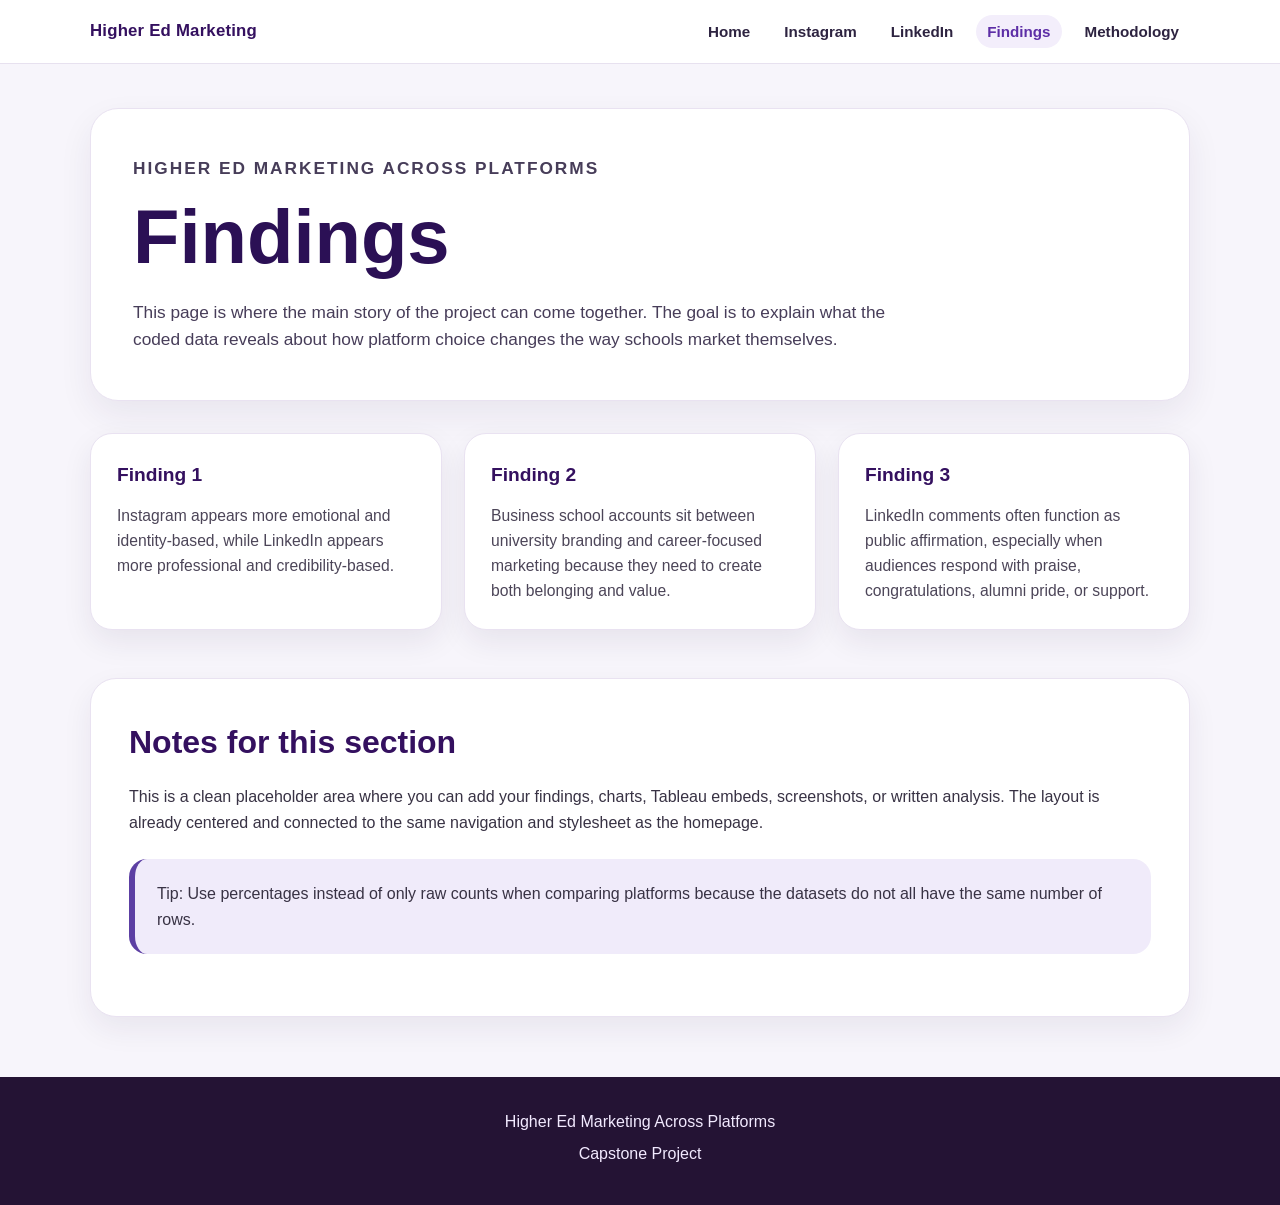
==== findings.html @ b68261f4 "commt changes" ====
<!DOCTYPE html>
<html lang="en">
<head>
  <meta charset="UTF-8">
  <meta name="viewport" content="width=device-width, initial-scale=1.0">
  <title>Findings</title>
  <link rel="stylesheet" href="style.css">
</head>
<body>
  <header class="site-header">
    <nav class="navbar">
      <a href="index.html" class="logo">Higher Ed Marketing</a>
      <ul class="nav-links">
        <li><a href="index.html" class="">Home</a></li>
        <li><a href="instagram.html" class="">Instagram</a></li>
        <li><a href="linkedin.html" class="">LinkedIn</a></li>
        <li><a href="findings.html" class="active">Findings</a></li>
        <li><a href="methodology.html" class="">Methodology</a></li>
      </ul>
    </nav>
  </header>

  <section class="page-hero">
    <p class="eyebrow">Higher Ed Marketing Across Platforms</p>
    <h1>Findings</h1>
    <p>This page is where the main story of the project can come together. The goal is to explain what the coded data reveals about how platform choice changes the way schools market themselves.</p>
  </section>

  <div class="card-grid">
    <div class="card">
      <h3>Finding 1</h3>
      <p>Instagram appears more emotional and identity-based, while LinkedIn appears more professional and credibility-based.</p>
    </div>
    <div class="card">
      <h3>Finding 2</h3>
      <p>Business school accounts sit between university branding and career-focused marketing because they need to create both belonging and value.</p>
    </div>
    <div class="card">
      <h3>Finding 3</h3>
      <p>LinkedIn comments often function as public affirmation, especially when audiences respond with praise, congratulations, alumni pride, or support.</p>
    </div>
  </div>

  <section class="content-section">
    <h2>Notes for this section</h2>
    <p>
      This is a clean placeholder area where you can add your findings, charts, Tableau embeds,
      screenshots, or written analysis. The layout is already centered and connected to the same
      navigation and stylesheet as the homepage.
    </p>
    <div class="highlight-box">
      <p>
        Tip: Use percentages instead of only raw counts when comparing platforms because the datasets
        do not all have the same number of rows.
      </p>
    </div>
  </section>

  <footer class="site-footer">
    <p>Higher Ed Marketing Across Platforms</p>
    <p>Capstone Project</p>
  </footer>
</body>
</html>
---- style.css ----
/* ===============================
   Capstone Final Project Styles
   Higher Ed Marketing Across Platforms
   Clean fixed version
   =============================== */

* {
  box-sizing: border-box;
  margin: 0;
  padding: 0;
}

html {
  scroll-behavior: smooth;
}

body {
  font-family: Arial, Helvetica, sans-serif;
  background: #f7f5fb;
  color: #222222;
  line-height: 1.6;
  overflow-x: hidden;
}

a {
  color: inherit;
}

.page {
  width: min(1100px, calc(100% - 48px));
  margin: 0 auto;
}

/* ---------- Header / Navigation ---------- */

.site-header {
  width: 100%;
  background: #ffffff;
  border-bottom: 1px solid #e7e1ef;
  position: sticky;
  top: 0;
  z-index: 1000;
}

.navbar {
  width: min(1100px, calc(100% - 48px));
  margin: 0 auto;
  padding: 18px 0;
  display: flex;
  justify-content: space-between;
  align-items: center;
  gap: 24px;
}

.logo {
  font-weight: 800;
  color: #34105f;
  font-size: 1.05rem;
  letter-spacing: 0.2px;
  text-decoration: none;
  white-space: nowrap;
}

.nav-links {
  display: flex;
  justify-content: flex-end;
  align-items: center;
  gap: 12px;
  list-style: none;
  margin: 0;
  padding: 0;
  flex-wrap: wrap;
}

.nav-links li {
  margin: 0;
  padding: 0;
}

.nav-links a {
  color: #2d2340;
  text-decoration: none;
  font-weight: 700;
  font-size: 0.95rem;
  padding: 8px 11px;
  border-radius: 999px;
}

.nav-links a:hover,
.nav-links a.active {
  color: #5d2ea6;
  background: #f3eefb;
}

/* ---------- Hero ---------- */

.hero-ombre {
  width: min(1100px, calc(100% - 48px));
  margin: 44px auto;
  padding: 72px 42px;
  border-radius: 30px;
  background:
    radial-gradient(circle at 18% 20%, rgba(255, 255, 255, 0.95) 0%, rgba(255, 255, 255, 0.72) 28%, rgba(255, 255, 255, 0) 52%),
    radial-gradient(circle at 82% 18%, rgba(180, 220, 255, 0.70) 0%, rgba(180, 220, 255, 0.25) 32%, rgba(255, 255, 255, 0) 58%),
    radial-gradient(circle at 62% 78%, rgba(169, 132, 235, 0.42) 0%, rgba(169, 132, 235, 0.16) 34%, rgba(255, 255, 255, 0) 62%),
    linear-gradient(135deg, #ffffff 0%, #f8f4ff 35%, #eef7ff 72%, #ffffff 100%);
  color: #2b1055;
  box-shadow: 0 24px 60px rgba(111, 75, 182, 0.18);
  border: 1px solid rgba(170, 140, 220, 0.28);
}

.hero-ombre-content {
  max-width: 790px;
}

.eyebrow {
  text-transform: uppercase;
  letter-spacing: 2px;
  font-size: 0.78rem;
  font-weight: 800;
  margin-bottom: 16px;
  color: #6b4bb3;
}

.hero-ombre h1,
.page-hero h1 {
  font-size: clamp(2.3rem, 6vw, 4.75rem);
  line-height: 1;
  margin-bottom: 24px;
  color: #2b1055;
}

.hero-text {
  font-size: 1.12rem;
  line-height: 1.75;
  max-width: 760px;
  color: #3f3157;
}

.hero-buttons {
  display: flex;
  flex-wrap: wrap;
  gap: 14px;
  margin-top: 32px;
}

.hero-buttons a,
.button {
  text-decoration: none;
  color: #ffffff;
  background: #5c3fa3;
  padding: 12px 20px;
  border-radius: 999px;
  font-weight: 800;
  box-shadow: 0 10px 24px rgba(92, 63, 163, 0.18);
  transition: transform 0.2s ease, box-shadow 0.2s ease;
  display: inline-block;
}

.hero-buttons a:hover,
.button:hover {
  transform: translateY(-2px);
  box-shadow: 0 14px 28px rgba(92, 63, 163, 0.24);
}

/* ---------- Page Hero ---------- */

.page-hero {
  width: min(1100px, calc(100% - 48px));
  margin: 44px auto 28px;
  padding: 46px 42px;
  border-radius: 28px;
  background: #ffffff;
  border: 1px solid #e9e2f1;
  box-shadow: 0 14px 34px rgba(44, 30, 70, 0.07);
}

.page-hero p {
  max-width: 780px;
  color: #473d59;
  font-size: 1.08rem;
}

/* ---------- Cards / Content Blocks ---------- */

.card-grid {
  width: min(1100px, calc(100% - 48px));
  margin: 32px auto;
  display: grid;
  grid-template-columns: repeat(3, 1fr);
  gap: 22px;
}

.card {
  background: #ffffff;
  border: 1px solid #e9e2f1;
  border-radius: 22px;
  padding: 26px;
  box-shadow: 0 12px 30px rgba(44, 30, 70, 0.08);
}

.card h3 {
  color: #34105f;
  margin-bottom: 12px;
  font-size: 1.2rem;
}

.card p {
  color: #4c4558;
  font-size: 0.98rem;
}

.content-section {
  width: min(1100px, calc(100% - 48px));
  margin: 48px auto;
  padding: 38px;
  background: #ffffff;
  border-radius: 26px;
  border: 1px solid #e9e2f1;
  box-shadow: 0 12px 30px rgba(44, 30, 70, 0.07);
}

.content-section h2 {
  color: #34105f;
  font-size: 2rem;
  margin-bottom: 16px;
}

.content-section h3 {
  color: #4c2788;
  margin-top: 24px;
  margin-bottom: 10px;
}

.content-section p {
  margin-bottom: 16px;
  color: #383244;
}

.content-section ul {
  margin-left: 22px;
  margin-top: 12px;
}

.content-section li {
  margin-bottom: 10px;
}

.highlight-box {
  background: #f0ebfa;
  border-left: 6px solid #5c3fa3;
  border-radius: 18px;
  padding: 22px;
  margin: 24px 0;
}

.highlight-box p {
  margin-bottom: 0;
}

/* ---------- School Buttons ---------- */

.school-buttons {
  width: min(1100px, calc(100% - 48px));
  margin: 28px auto;
  display: flex;
  flex-wrap: wrap;
  gap: 12px;
}

.school-button {
  display: inline-block;
  text-decoration: none;
  color: #ffffff;
  background: #34105f;
  padding: 10px 16px;
  border-radius: 999px;
  font-weight: 800;
  font-size: 0.92rem;
  box-shadow: 0 8px 20px rgba(52, 16, 95, 0.18);
}

/* ---------- Mapbox Section ---------- */

.map-section {
  width: min(1100px, calc(100% - 48px));
  margin: 48px auto;
  padding: 38px;
  background: #ffffff;
  border-radius: 26px;
  border: 1px solid #e9e2f1;
  box-shadow: 0 12px 30px rgba(44, 30, 70, 0.07);
}

.map-section h2 {
  color: #34105f;
  font-size: 2rem;
  margin-bottom: 12px;
}

.map-section p {
  color: #383244;
  margin-bottom: 22px;
}

#map {
  width: 100%;
  height: 520px;
  min-height: 520px;
  border-radius: 24px;
  overflow: hidden;
  box-shadow: 0 18px 45px rgba(0, 0, 0, 0.16);
  border: 1px solid #ded6ea;
}

.mapboxgl-popup-content {
  font-family: Arial, Helvetica, sans-serif;
  border-radius: 14px;
  padding: 14px;
  box-shadow: 0 10px 28px rgba(0, 0, 0, 0.18);
}

.mapboxgl-popup-content h3 {
  color: #34105f;
  margin-bottom: 6px;
  font-size: 1rem;
}

.mapboxgl-popup-content p {
  margin: 0;
  color: #383244;
  font-size: 0.9rem;
}

/* ---------- Tables ---------- */

.table-wrap {
  width: 100%;
  overflow-x: auto;
  margin-top: 20px;
}

table {
  width: 100%;
  border-collapse: collapse;
  background: #ffffff;
}

th {
  background: #34105f;
  color: #ffffff;
  text-align: left;
  padding: 12px;
}

td {
  padding: 12px;
  border-bottom: 1px solid #e7e1ef;
}

tr:nth-child(even) {
  background: #faf8fd;
}

/* ---------- Footer ---------- */

.site-footer {
  margin-top: 60px;
  padding: 32px 24px;
  background: #241334;
  color: #ffffff;
  text-align: center;
}

.site-footer p {
  margin-bottom: 6px;
  color: #f2eaff;
}

/* ---------- Responsive Design ---------- */

@media (max-width: 850px) {
  .navbar {
    align-items: flex-start;
    flex-direction: column;
  }

  .nav-links {
    justify-content: flex-start;
    gap: 10px;
  }

  .hero-ombre {
    padding: 54px 28px;
    border-radius: 24px;
  }

  .card-grid {
    grid-template-columns: 1fr;
  }

  .content-section,
  .map-section,
  .page-hero {
    padding: 28px;
  }

  #map {
    height: 420px;
    min-height: 420px;
  }
}

@media (max-width: 520px) {
  .navbar,
  .hero-ombre,
  .content-section,
  .map-section,
  .page-hero,
  .card-grid,
  .school-buttons {
    width: min(100% - 28px, 1100px);
  }

  .hero-ombre h1,
  .page-hero h1 {
    font-size: 2.25rem;
  }

  .hero-text {
    font-size: 1rem;
  }

  .hero-buttons a {
    width: 100%;
    text-align: center;
  }
}
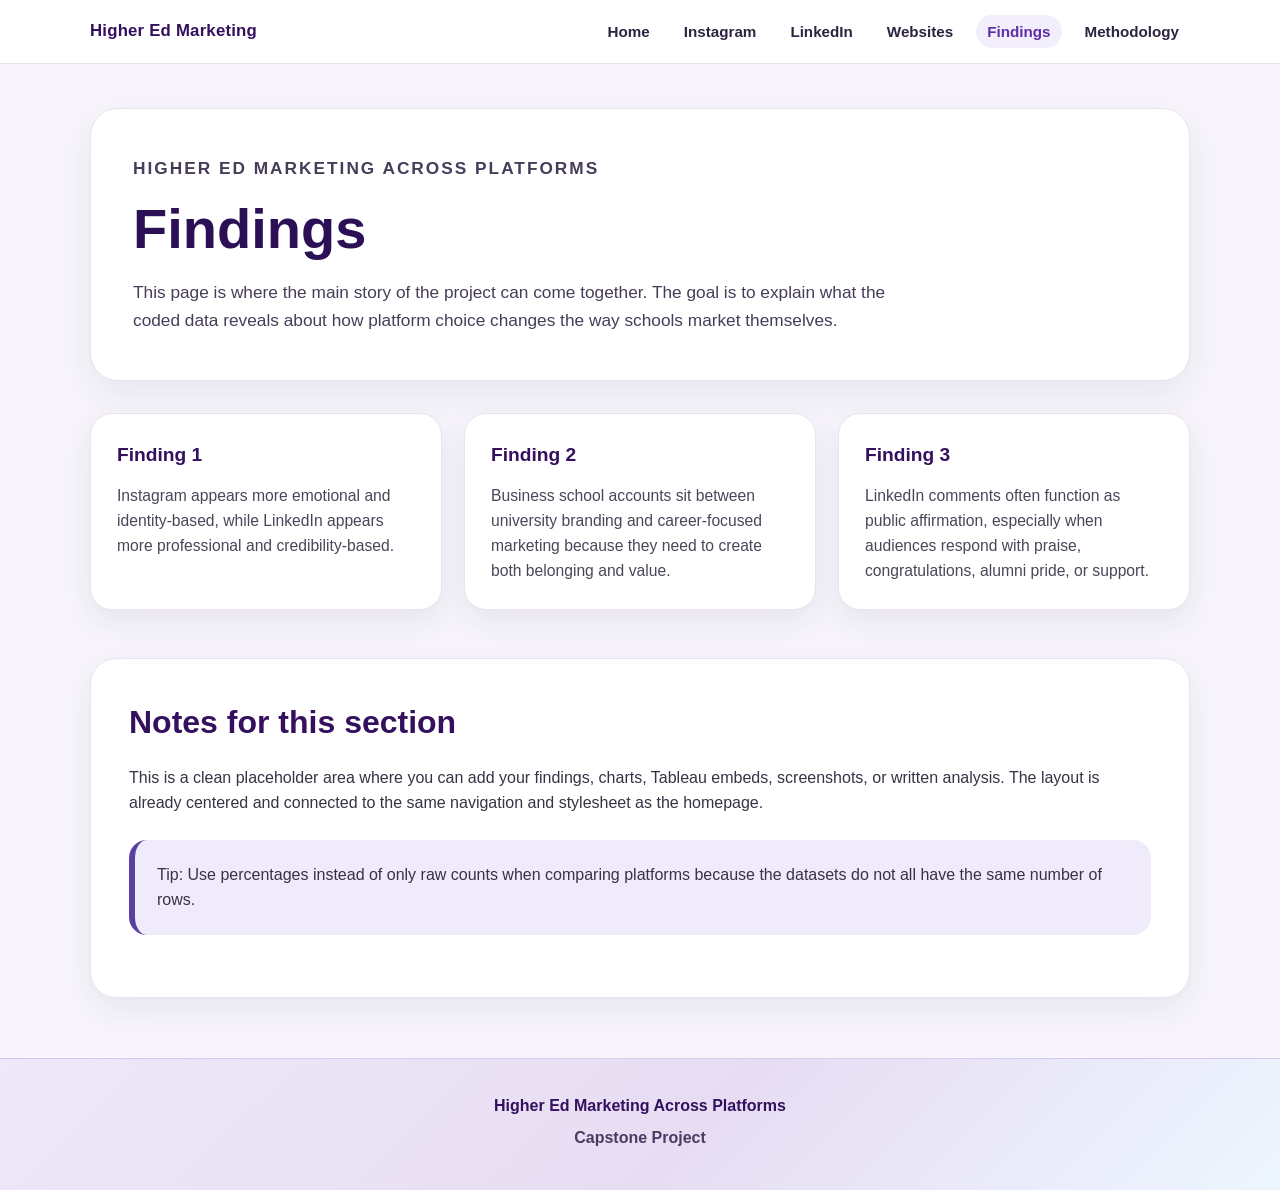
==== commit ebe879fa: "instagram page edits" ====
--- a/findings.html
+++ b/findings.html
@@ -14,6 +14,7 @@
         <li><a href="index.html" class="">Home</a></li>
         <li><a href="instagram.html" class="">Instagram</a></li>
         <li><a href="linkedin.html" class="">LinkedIn</a></li>
+        <li><a href="websites.html">Websites</a></li>
         <li><a href="findings.html" class="active">Findings</a></li>
         <li><a href="methodology.html" class="">Methodology</a></li>
       </ul>
--- a/style.css
+++ b/style.css
@@ -3,6 +3,8 @@
    Higher Ed Marketing Across Platforms
    Clean fixed version
    =============================== */
+
+/* ---------- Global Reset ---------- */
 
 * {
   box-sizing: border-box;
@@ -97,20 +99,16 @@
 .hero-ombre {
   width: min(1100px, calc(100% - 48px));
   margin: 44px auto;
-  padding: 72px 42px;
+  padding: 64px 42px;
   border-radius: 30px;
-  background:
-    radial-gradient(circle at 18% 20%, rgba(255, 255, 255, 0.95) 0%, rgba(255, 255, 255, 0.72) 28%, rgba(255, 255, 255, 0) 52%),
-    radial-gradient(circle at 82% 18%, rgba(180, 220, 255, 0.70) 0%, rgba(180, 220, 255, 0.25) 32%, rgba(255, 255, 255, 0) 58%),
-    radial-gradient(circle at 62% 78%, rgba(169, 132, 235, 0.42) 0%, rgba(169, 132, 235, 0.16) 34%, rgba(255, 255, 255, 0) 62%),
-    linear-gradient(135deg, #ffffff 0%, #f8f4ff 35%, #eef7ff 72%, #ffffff 100%);
+  background: linear-gradient(135deg, #ffffff 0%, #fbf8ff 68%, #eef7ff 100%);
   color: #2b1055;
-  box-shadow: 0 24px 60px rgba(111, 75, 182, 0.18);
-  border: 1px solid rgba(170, 140, 220, 0.28);
+  box-shadow: 0 24px 60px rgba(44, 30, 70, 0.10);
+  border: 1px solid #e9e2f1;
 }
 
 .hero-ombre-content {
-  max-width: 790px;
+  max-width: 830px;
 }
 
 .eyebrow {
@@ -122,11 +120,10 @@
   color: #6b4bb3;
 }
 
-.hero-ombre h1,
-.page-hero h1 {
-  font-size: clamp(2.3rem, 6vw, 4.75rem);
-  line-height: 1;
-  margin-bottom: 24px;
+.hero-ombre h1 {
+  font-size: clamp(2rem, 4.6vw, 3.7rem);
+  line-height: 1.08;
+  margin-bottom: 22px;
   color: #2b1055;
 }
 
@@ -175,6 +172,13 @@
   box-shadow: 0 14px 34px rgba(44, 30, 70, 0.07);
 }
 
+.page-hero h1 {
+  font-size: clamp(2rem, 4.6vw, 3.5rem);
+  line-height: 1.08;
+  margin-bottom: 20px;
+  color: #2b1055;
+}
+
 .page-hero p {
   max-width: 780px;
   color: #473d59;
@@ -246,6 +250,15 @@
   margin-bottom: 10px;
 }
 
+/* ---------- Soft Ombre Boxes ---------- */
+
+.soft-ombre-box,
+.soft-ombre-card {
+  background: linear-gradient(135deg, #ffffff 0%, #fbf8ff 68%, #eef7ff 100%);
+}
+
+/* ---------- Highlight Box ---------- */
+
 .highlight-box {
   background: #f0ebfa;
   border-left: 6px solid #5c3fa3;
@@ -258,26 +271,316 @@
   margin-bottom: 0;
 }
 
-/* ---------- School Buttons ---------- */
-
-.school-buttons {
-  width: min(1100px, calc(100% - 48px));
-  margin: 28px auto;
+/* ---------- Chart Images ---------- */
+
+.chart-image {
+  width: 100%;
+  max-width: 900px;
+  display: block;
+  margin: 24px auto 0;
+  border-radius: 18px;
+  border: 1px solid #e9e2f1;
+  box-shadow: 0 12px 30px rgba(44, 30, 70, 0.08);
+}
+
+/* ---------- School Pills ---------- */
+
+.school-pill-grid {
   display: flex;
   flex-wrap: wrap;
   gap: 12px;
-}
-
-.school-button {
-  display: inline-block;
-  text-decoration: none;
-  color: #ffffff;
-  background: #34105f;
+  margin-top: 24px;
+}
+
+.school-pill {
+  display: inline-flex;
+  align-items: center;
+  justify-content: center;
   padding: 10px 16px;
   border-radius: 999px;
+  color: #ffffff;
   font-weight: 800;
   font-size: 0.92rem;
-  box-shadow: 0 8px 20px rgba(52, 16, 95, 0.18);
+  box-shadow: 0 8px 20px rgba(44, 30, 70, 0.12);
+}
+
+.school-pill.baylor {
+  background: #154734;
+  color: #FFB81C;
+}
+
+.school-pill.duke {
+  background: #00539B;
+  color: #ffffff;
+}
+
+.school-pill.georgia {
+  background: #BA0C2F;
+  color: #000000;
+}
+
+.school-pill.michigan {
+  background: #00274C;
+  color: #FFCB05;
+}
+
+.school-pill.northwestern {
+  background: #4E2A84;
+  color: #ffffff;
+  border: 3px solid #836EAA;
+}
+
+.school-pill.notre-dame {
+  background: #0C2340;
+  color: #C99700;
+}
+
+.school-pill.smu {
+  background: #0033A0;
+  color: #ffffff;
+  border: 3px solid #CC0000;
+}
+
+.school-pill.tcu {
+  background: #4D1979;
+  color: #ffffff;
+}
+
+.school-pill.texas {
+  background: #BF5700;
+  color: #ffffff;
+}
+
+.school-pill.vanderbilt {
+  background: #000000;
+  color: #B3A369;
+  border: 3px solid #B3A369;
+}
+
+/* ---------- Comparison Cards ---------- */
+
+.comparison-card-grid {
+  display: grid;
+  grid-template-columns: repeat(3, 1fr);
+  gap: 22px;
+  margin-top: 26px;
+}
+
+.comparison-card {
+  background: linear-gradient(135deg, #ffffff 0%, #f8f4ff 55%, #eef7ff 100%);
+  border: 1px solid #e9e2f1;
+  border-radius: 22px;
+  padding: 24px;
+  box-shadow: 0 12px 30px rgba(44, 30, 70, 0.08);
+}
+
+.comparison-card h3 {
+  color: #34105f;
+  margin-bottom: 12px;
+  font-size: 1.15rem;
+}
+
+.comparison-card p {
+  color: #4c4558;
+  margin-bottom: 0;
+}
+
+/* ---------- School Group Blocks ---------- */
+
+.school-group-block {
+  margin-top: 36px;
+  padding-top: 28px;
+  border-top: 1px solid #e9e2f1;
+}
+
+.school-group-block:first-of-type {
+  border-top: none;
+  padding-top: 12px;
+}
+
+.school-group-block > h3 {
+  color: #34105f;
+  font-size: 1.55rem;
+  margin-bottom: 8px;
+}
+
+.school-group-block > p {
+  color: #4c4558;
+  max-width: 850px;
+  margin-bottom: 22px;
+}
+
+/* ---------- School Showcase Cards ---------- */
+
+.school-showcase-grid {
+  display: grid;
+  grid-template-columns: repeat(2, 1fr);
+  gap: 20px;
+  margin-top: 28px;
+}
+
+.school-showcase-card {
+  background: #ffffff;
+  border-radius: 20px;
+  padding: 24px 22px 22px;
+  box-shadow: 0 12px 30px rgba(44, 30, 70, 0.08);
+  border-top: 12px solid #e9e2f1;
+}
+
+.school-showcase-card h3 {
+  font-size: 1.35rem;
+  font-weight: 900;
+  margin-bottom: 14px;
+  line-height: 1.2;
+}
+
+.content-section .school-details {
+  list-style: none;
+  margin: 0;
+  padding: 0;
+}
+
+.content-section .school-details li {
+  color: #4c4558;
+  margin-bottom: 8px;
+  padding-left: 20px;
+  position: relative;
+  font-size: 0.98rem;
+}
+
+.content-section .school-details li::before {
+  content: "•";
+  position: absolute;
+  left: 0;
+  top: -1px;
+  font-size: 1.15rem;
+  font-weight: 900;
+}
+
+/* ---------- School Ribbon Colors ---------- */
+
+.baylor-card {
+  border-top-color: #154734;
+}
+
+.duke-card {
+  border-top-color: #00539B;
+}
+
+.georgia-card {
+  border-top-color: #BA0C2F;
+}
+
+.michigan-card {
+  border-top-color: #00274C;
+}
+
+.northwestern-card {
+  border-top-color: #4E2A84;
+}
+
+.notre-dame-card {
+  border-top-color: #C99700;
+}
+
+.smu-card {
+  border-top-color: #CC0000;
+}
+
+.tcu-card {
+  border-top-color: #4D1979;
+}
+
+.texas-card {
+  border-top-color: #BF5700;
+}
+
+.vanderbilt-card {
+  border-top-color: #B3A369;
+}
+
+/* ---------- School Title Colors ---------- */
+
+.baylor-card h3 {
+  color: #154734;
+}
+
+.duke-card h3 {
+  color: #00539B;
+}
+
+.georgia-card h3 {
+  color: #BA0C2F;
+}
+
+.michigan-card h3 {
+  color: #00274C;
+}
+
+.northwestern-card h3 {
+  color: #4E2A84;
+}
+
+.notre-dame-card h3 {
+  color: #0C2340;
+}
+
+.smu-card h3 {
+  color: #CC0000;
+}
+
+.tcu-card h3 {
+  color: #4D1979;
+}
+
+.texas-card h3 {
+  color: #BF5700;
+}
+
+.vanderbilt-card h3 {
+  color: #000000;
+}
+
+/* ---------- School Bullet Colors ---------- */
+
+.baylor-card .school-details li::before {
+  color: #154734;
+}
+
+.duke-card .school-details li::before {
+  color: #00539B;
+}
+
+.georgia-card .school-details li::before {
+  color: #BA0C2F;
+}
+
+.michigan-card .school-details li::before {
+  color: #FFCB05;
+}
+
+.northwestern-card .school-details li::before {
+  color: #4E2A84;
+}
+
+.notre-dame-card .school-details li::before {
+  color: #C99700;
+}
+
+.smu-card .school-details li::before {
+  color: #CC0000;
+}
+
+.tcu-card .school-details li::before {
+  color: #4D1979;
+}
+
+.texas-card .school-details li::before {
+  color: #BF5700;
+}
+
+.vanderbilt-card .school-details li::before {
+  color: #B3A369;
 }
 
 /* ---------- Mapbox Section ---------- */
@@ -366,15 +669,22 @@
 
 .site-footer {
   margin-top: 60px;
-  padding: 32px 24px;
-  background: #241334;
-  color: #ffffff;
+  padding: 34px 24px;
+  background: linear-gradient(135deg, #efe8f8 0%, #e7ddf3 55%, #edf6ff 100%);
+  color: #34105f;
   text-align: center;
+  border-top: 1px solid #d8c9ec;
 }
 
 .site-footer p {
   margin-bottom: 6px;
-  color: #f2eaff;
+  color: #4c3a63;
+  font-weight: 600;
+}
+
+.site-footer p:first-child {
+  color: #34105f;
+  font-weight: 800;
 }
 
 /* ---------- Responsive Design ---------- */
@@ -396,6 +706,14 @@
   }
 
   .card-grid {
+    grid-template-columns: 1fr;
+  }
+
+  .comparison-card-grid {
+    grid-template-columns: 1fr;
+  }
+
+  .school-showcase-grid {
     grid-template-columns: 1fr;
   }
 
@@ -418,13 +736,18 @@
   .map-section,
   .page-hero,
   .card-grid,
-  .school-buttons {
+  .school-pill-grid {
     width: min(100% - 28px, 1100px);
   }
 
   .hero-ombre h1,
   .page-hero h1 {
-    font-size: 2.25rem;
+    font-size: 2.1rem;
+  }
+
+  .content-section h2,
+  .map-section h2 {
+    font-size: 1.65rem;
   }
 
   .hero-text {
@@ -435,4 +758,4 @@
     width: 100%;
     text-align: center;
   }
-}
+}
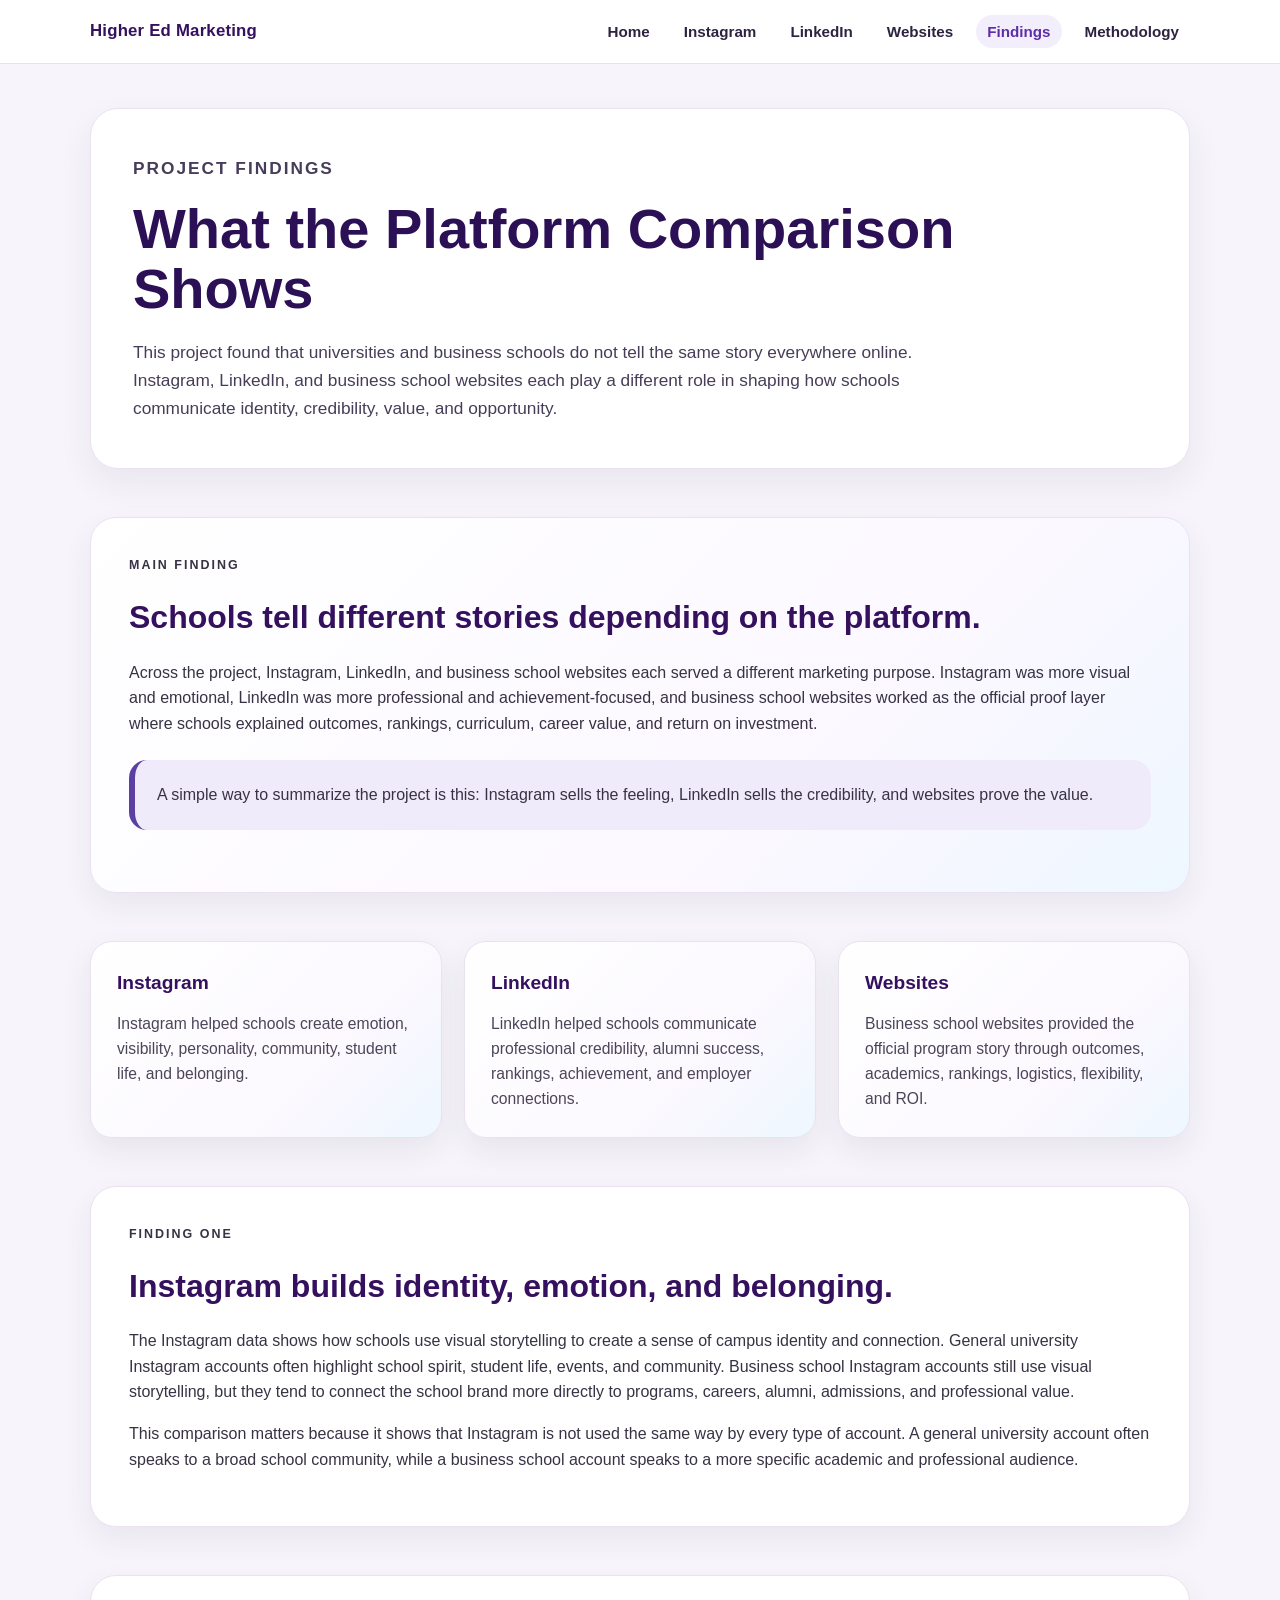
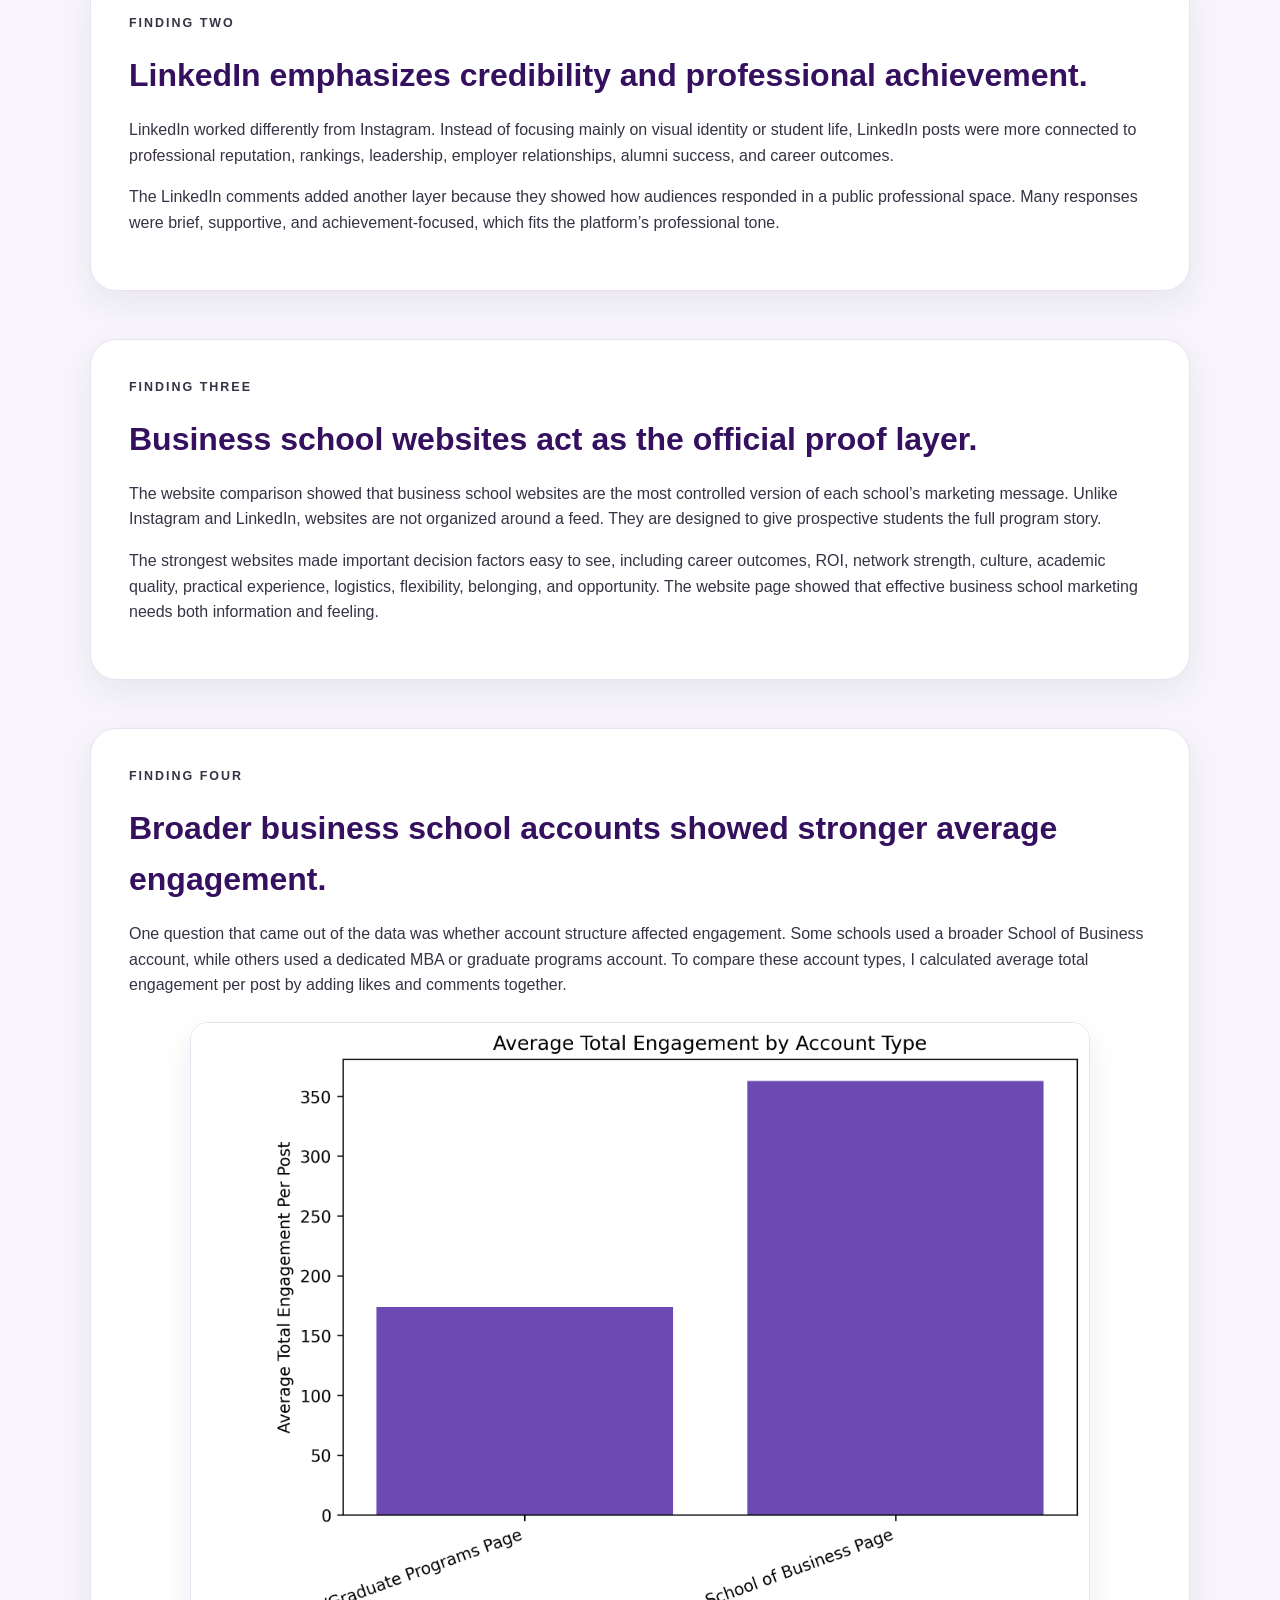
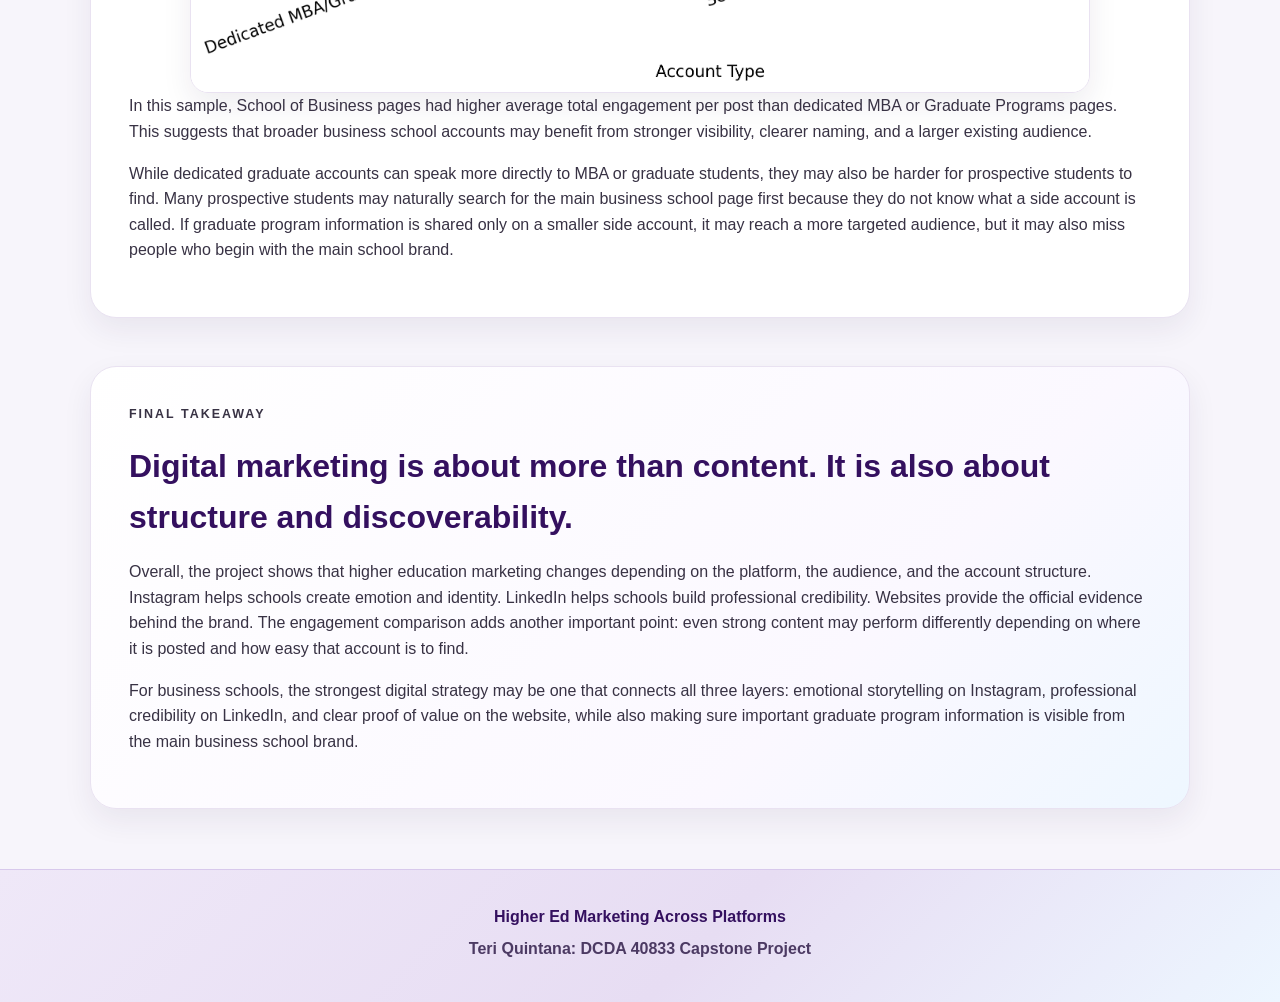
==== commit 48a34604: "findings page and graph" ====
--- a/findings.html
+++ b/findings.html
@@ -6,60 +6,177 @@
   <title>Findings</title>
   <link rel="stylesheet" href="style.css">
 </head>
+
 <body>
   <header class="site-header">
     <nav class="navbar">
       <a href="index.html" class="logo">Higher Ed Marketing</a>
       <ul class="nav-links">
-        <li><a href="index.html" class="">Home</a></li>
-        <li><a href="instagram.html" class="">Instagram</a></li>
-        <li><a href="linkedin.html" class="">LinkedIn</a></li>
+        <li><a href="index.html">Home</a></li>
+        <li><a href="instagram.html">Instagram</a></li>
+        <li><a href="linkedin.html">LinkedIn</a></li>
         <li><a href="websites.html">Websites</a></li>
         <li><a href="findings.html" class="active">Findings</a></li>
-        <li><a href="methodology.html" class="">Methodology</a></li>
+        <li><a href="methodology.html">Methodology</a></li>
       </ul>
     </nav>
   </header>
 
   <section class="page-hero">
-    <p class="eyebrow">Higher Ed Marketing Across Platforms</p>
-    <h1>Findings</h1>
-    <p>This page is where the main story of the project can come together. The goal is to explain what the coded data reveals about how platform choice changes the way schools market themselves.</p>
+    <p class="eyebrow">Project Findings</p>
+    <h1>What the Platform Comparison Shows</h1>
+    <p>
+      This project found that universities and business schools do not tell the same story
+      everywhere online. Instagram, LinkedIn, and business school websites each play a different
+      role in shaping how schools communicate identity, credibility, value, and opportunity.
+    </p>
+  </section>
+
+  <section class="content-section soft-ombre-box">
+    <p class="eyebrow">Main Finding</p>
+    <h2>Schools tell different stories depending on the platform.</h2>
+    <p>
+      Across the project, Instagram, LinkedIn, and business school websites each served a
+      different marketing purpose. Instagram was more visual and emotional, LinkedIn was more
+      professional and achievement-focused, and business school websites worked as the official
+      proof layer where schools explained outcomes, rankings, curriculum, career value, and
+      return on investment.
+    </p>
+
+    <div class="highlight-box">
+      <p>
+        A simple way to summarize the project is this: Instagram sells the feeling, LinkedIn
+        sells the credibility, and websites prove the value.
+      </p>
+    </div>
   </section>
 
   <div class="card-grid">
-    <div class="card">
-      <h3>Finding 1</h3>
-      <p>Instagram appears more emotional and identity-based, while LinkedIn appears more professional and credibility-based.</p>
+    <div class="card soft-ombre-card">
+      <h3>Instagram</h3>
+      <p>
+        Instagram helped schools create emotion, visibility, personality, community, student life,
+        and belonging.
+      </p>
     </div>
-    <div class="card">
-      <h3>Finding 2</h3>
-      <p>Business school accounts sit between university branding and career-focused marketing because they need to create both belonging and value.</p>
+
+    <div class="card soft-ombre-card">
+      <h3>LinkedIn</h3>
+      <p>
+        LinkedIn helped schools communicate professional credibility, alumni success, rankings,
+        achievement, and employer connections.
+      </p>
     </div>
-    <div class="card">
-      <h3>Finding 3</h3>
-      <p>LinkedIn comments often function as public affirmation, especially when audiences respond with praise, congratulations, alumni pride, or support.</p>
+
+    <div class="card soft-ombre-card">
+      <h3>Websites</h3>
+      <p>
+        Business school websites provided the official program story through outcomes, academics,
+        rankings, logistics, flexibility, and ROI.
+      </p>
     </div>
   </div>
 
   <section class="content-section">
-    <h2>Notes for this section</h2>
+    <p class="eyebrow">Finding One</p>
+    <h2>Instagram builds identity, emotion, and belonging.</h2>
     <p>
-      This is a clean placeholder area where you can add your findings, charts, Tableau embeds,
-      screenshots, or written analysis. The layout is already centered and connected to the same
-      navigation and stylesheet as the homepage.
+      The Instagram data shows how schools use visual storytelling to create a sense of campus
+      identity and connection. General university Instagram accounts often highlight school spirit,
+      student life, events, and community. Business school Instagram accounts still use visual
+      storytelling, but they tend to connect the school brand more directly to programs, careers,
+      alumni, admissions, and professional value.
     </p>
-    <div class="highlight-box">
-      <p>
-        Tip: Use percentages instead of only raw counts when comparing platforms because the datasets
-        do not all have the same number of rows.
-      </p>
-    </div>
+
+    <p>
+      This comparison matters because it shows that Instagram is not used the same way by every
+      type of account. A general university account often speaks to a broad school community,
+      while a business school account speaks to a more specific academic and professional audience.
+    </p>
+  </section>
+
+  <section class="content-section">
+    <p class="eyebrow">Finding Two</p>
+    <h2>LinkedIn emphasizes credibility and professional achievement.</h2>
+    <p>
+      LinkedIn worked differently from Instagram. Instead of focusing mainly on visual identity
+      or student life, LinkedIn posts were more connected to professional reputation, rankings,
+      leadership, employer relationships, alumni success, and career outcomes.
+    </p>
+
+    <p>
+      The LinkedIn comments added another layer because they showed how audiences responded in
+      a public professional space. Many responses were brief, supportive, and achievement-focused,
+      which fits the platform’s professional tone.
+    </p>
+  </section>
+
+  <section class="content-section">
+    <p class="eyebrow">Finding Three</p>
+    <h2>Business school websites act as the official proof layer.</h2>
+    <p>
+      The website comparison showed that business school websites are the most controlled version
+      of each school’s marketing message. Unlike Instagram and LinkedIn, websites are not organized
+      around a feed. They are designed to give prospective students the full program story.
+    </p>
+
+    <p>
+      The strongest websites made important decision factors easy to see, including career outcomes,
+      ROI, network strength, culture, academic quality, practical experience, logistics, flexibility,
+      belonging, and opportunity. The website page showed that effective business school marketing
+      needs both information and feeling.
+    </p>
+  </section>
+
+  <section class="content-section">
+    <p class="eyebrow">Finding Four</p>
+    <h2>Broader business school accounts showed stronger average engagement.</h2>
+    <p>
+      One question that came out of the data was whether account structure affected engagement.
+      Some schools used a broader School of Business account, while others used a dedicated MBA
+      or graduate programs account. To compare these account types, I calculated average total
+      engagement per post by adding likes and comments together.
+    </p>
+
+    <img class="chart-image" src="images/engagement_by_account_type_chart.png" alt="Average total engagement by account type chart">
+
+    <p>
+      In this sample, School of Business pages had higher average total engagement per post than
+      dedicated MBA or Graduate Programs pages. This suggests that broader business school accounts
+      may benefit from stronger visibility, clearer naming, and a larger existing audience.
+    </p>
+
+    <p>
+      While dedicated graduate accounts can speak more directly to MBA or graduate students, they
+      may also be harder for prospective students to find. Many prospective students may naturally
+      search for the main business school page first because they do not know what a side account
+      is called. If graduate program information is shared only on a smaller side account, it may
+      reach a more targeted audience, but it may also miss people who begin with the main school brand.
+    </p>
+  </section>
+
+  <section class="content-section soft-ombre-box">
+    <p class="eyebrow">Final Takeaway</p>
+    <h2>Digital marketing is about more than content. It is also about structure and discoverability.</h2>
+    <p>
+      Overall, the project shows that higher education marketing changes depending on the platform,
+      the audience, and the account structure. Instagram helps schools create emotion and identity.
+      LinkedIn helps schools build professional credibility. Websites provide the official evidence
+      behind the brand. The engagement comparison adds another important point: even strong content
+      may perform differently depending on where it is posted and how easy that account is to find.
+    </p>
+
+    <p>
+      For business schools, the strongest digital strategy may be one that connects all three layers:
+      emotional storytelling on Instagram, professional credibility on LinkedIn, and clear proof of
+      value on the website, while also making sure important graduate program information is visible
+      from the main business school brand.
+    </p>
   </section>
 
   <footer class="site-footer">
     <p>Higher Ed Marketing Across Platforms</p>
-    <p>Capstone Project</p>
+    <p>Teri Quintana: DCDA 40833 Capstone Project</p>
   </footer>
 </body>
 </html>
--- a/style.css
+++ b/style.css
@@ -583,6 +583,164 @@
   color: #B3A369;
 }
 
+/* ---------- Website Graphic ---------- */
+
+.website-graphic {
+  width: 100%;
+  max-width: 900px;
+  display: block;
+  margin: 26px auto 0;
+  border-radius: 22px;
+  border: 1px solid #e9e2f1;
+  box-shadow: 0 14px 34px rgba(44, 30, 70, 0.08);
+}
+
+/* ---------- Word Wall ---------- */
+
+.word-wall {
+  display: flex;
+  flex-wrap: wrap;
+  gap: 12px;
+  margin-top: 24px;
+}
+
+.word-wall span {
+  display: inline-flex;
+  align-items: center;
+  justify-content: center;
+  background: #ffffff;
+  color: #5c3fa3;
+  border: 1px solid #d8c9ec;
+  border-radius: 999px;
+  padding: 11px 16px;
+  font-weight: 800;
+  font-size: 0.95rem;
+  box-shadow: 0 8px 18px rgba(44, 30, 70, 0.07);
+}
+
+.word-wall span:nth-child(3n) {
+  background: #f3eefb;
+}
+
+.word-wall span:nth-child(4n) {
+  background: #eef7ff;
+}
+
+/* ---------- Website Award Winners ---------- */
+
+.award-list {
+  display: grid;
+  gap: 20px;
+  margin-top: 24px;
+}
+
+.award-item {
+  display: flex;
+  gap: 18px;
+  align-items: flex-start;
+  background: #ffffff;
+  border-radius: 20px;
+  padding: 22px;
+  box-shadow: 0 10px 24px rgba(44, 30, 70, 0.06);
+  border-left: 6px solid #5c3fa3;
+}
+/* ---------- Website Award Winners ---------- */
+
+.award-list {
+  display: grid;
+  gap: 20px;
+  margin-top: 24px;
+}
+
+.award-item {
+  position: relative;
+  background: #ffffff;
+  border-radius: 20px;
+  padding: 24px 24px 22px;
+  box-shadow: 0 10px 24px rgba(44, 30, 70, 0.06);
+  border-left: 6px solid #5c3fa3;
+}
+
+.winner-tag {
+  position: absolute;
+  top: 18px;
+  right: 18px;
+  background: #f3eefb;
+  color: #5c3fa3;
+  border: 1px solid #d8c9ec;
+  border-radius: 999px;
+  padding: 6px 12px;
+  font-size: 0.78rem;
+  font-weight: 800;
+}
+
+.award-category {
+  color: #5c3fa3;
+  font-size: 0.88rem;
+  font-weight: 800;
+  text-transform: uppercase;
+  letter-spacing: 1px;
+  margin-bottom: 8px;
+}
+
+.award-item h3 {
+  color: #34105f;
+  font-size: 1.3rem;
+  margin-top: 0;
+  margin-bottom: 8px;
+}
+
+.award-item p {
+  color: #4c4558;
+  margin-bottom: 0;
+  max-width: 90%;
+}
+.award-item h3 {
+  color: #5c3fa3;
+  font-size: 0.95rem;
+  margin-top: 0;
+  margin-bottom: 6px;
+  text-transform: uppercase;
+  letter-spacing: 1px;
+}
+
+.award-item h4 {
+  color: #34105f;
+  font-size: 1.25rem;
+  margin-bottom: 8px;
+}
+
+.award-item p {
+  margin-bottom: 0;
+  color: #4c4558;
+}
+
+/* ---------- Website Observation List ---------- */
+
+.observation-list {
+  display: grid;
+  gap: 18px;
+  margin-top: 24px;
+}
+
+.observation-item {
+  background: #ffffff;
+  border-left: 6px solid #5c3fa3;
+  border-radius: 18px;
+  padding: 20px 22px;
+  box-shadow: 0 10px 24px rgba(44, 30, 70, 0.06);
+}
+
+.observation-item h3 {
+  color: #34105f;
+  margin-top: 0;
+  margin-bottom: 8px;
+}
+
+.observation-item p {
+  margin-bottom: 0;
+}
+
 /* ---------- Mapbox Section ---------- */
 
 .map-section {
@@ -650,7 +808,7 @@
 }
 
 th {
-  background: #34105f;
+  background: #5c3fa3;
   color: #ffffff;
   text-align: left;
   padding: 12px;
@@ -721,6 +879,10 @@
   .map-section,
   .page-hero {
     padding: 28px;
+  }
+
+  .award-item {
+    flex-direction: column;
   }
 
   #map {
@@ -758,4 +920,62 @@
     width: 100%;
     text-align: center;
   }
+
+  .website-graphic {
+    border-radius: 16px;
+  }
+}
+/* ---------- Website Standout Section ---------- */
+/* ---------- Website Standout Section ---------- */
+
+.award-list {
+  display: grid;
+  gap: 20px;
+  margin-top: 24px;
+}
+
+.award-item {
+  position: relative;
+  background: #ffffff;
+  border-radius: 20px;
+  padding: 26px;
+  box-shadow: 0 10px 24px rgba(44, 30, 70, 0.06);
+  border-left: 7px solid #5c3fa3;
+}
+
+.award-ribbon {
+  display: inline-block;
+  background: #5c3fa3;
+  color: #ffffff;
+  font-size: 0.75rem;
+  font-weight: 800;
+  letter-spacing: 0.6px;
+  text-transform: uppercase;
+  padding: 7px 13px;
+  border-radius: 999px;
+  box-shadow: 0 8px 18px rgba(92, 63, 163, 0.16);
+  margin-bottom: 14px;
+}
+
+.award-category {
+  color: #5c3fa3;
+  font-size: 0.85rem;
+  font-weight: 800;
+  text-transform: uppercase;
+  letter-spacing: 1px;
+  margin-bottom: 8px;
+}
+
+.award-item h3 {
+  color: #34105f;
+  font-size: 1.45rem;
+  line-height: 1.2;
+  margin-top: 0;
+  margin-bottom: 10px;
+}
+
+.award-item p {
+  color: #4c4558;
+  margin-bottom: 0;
+  max-width: 900px;
 }
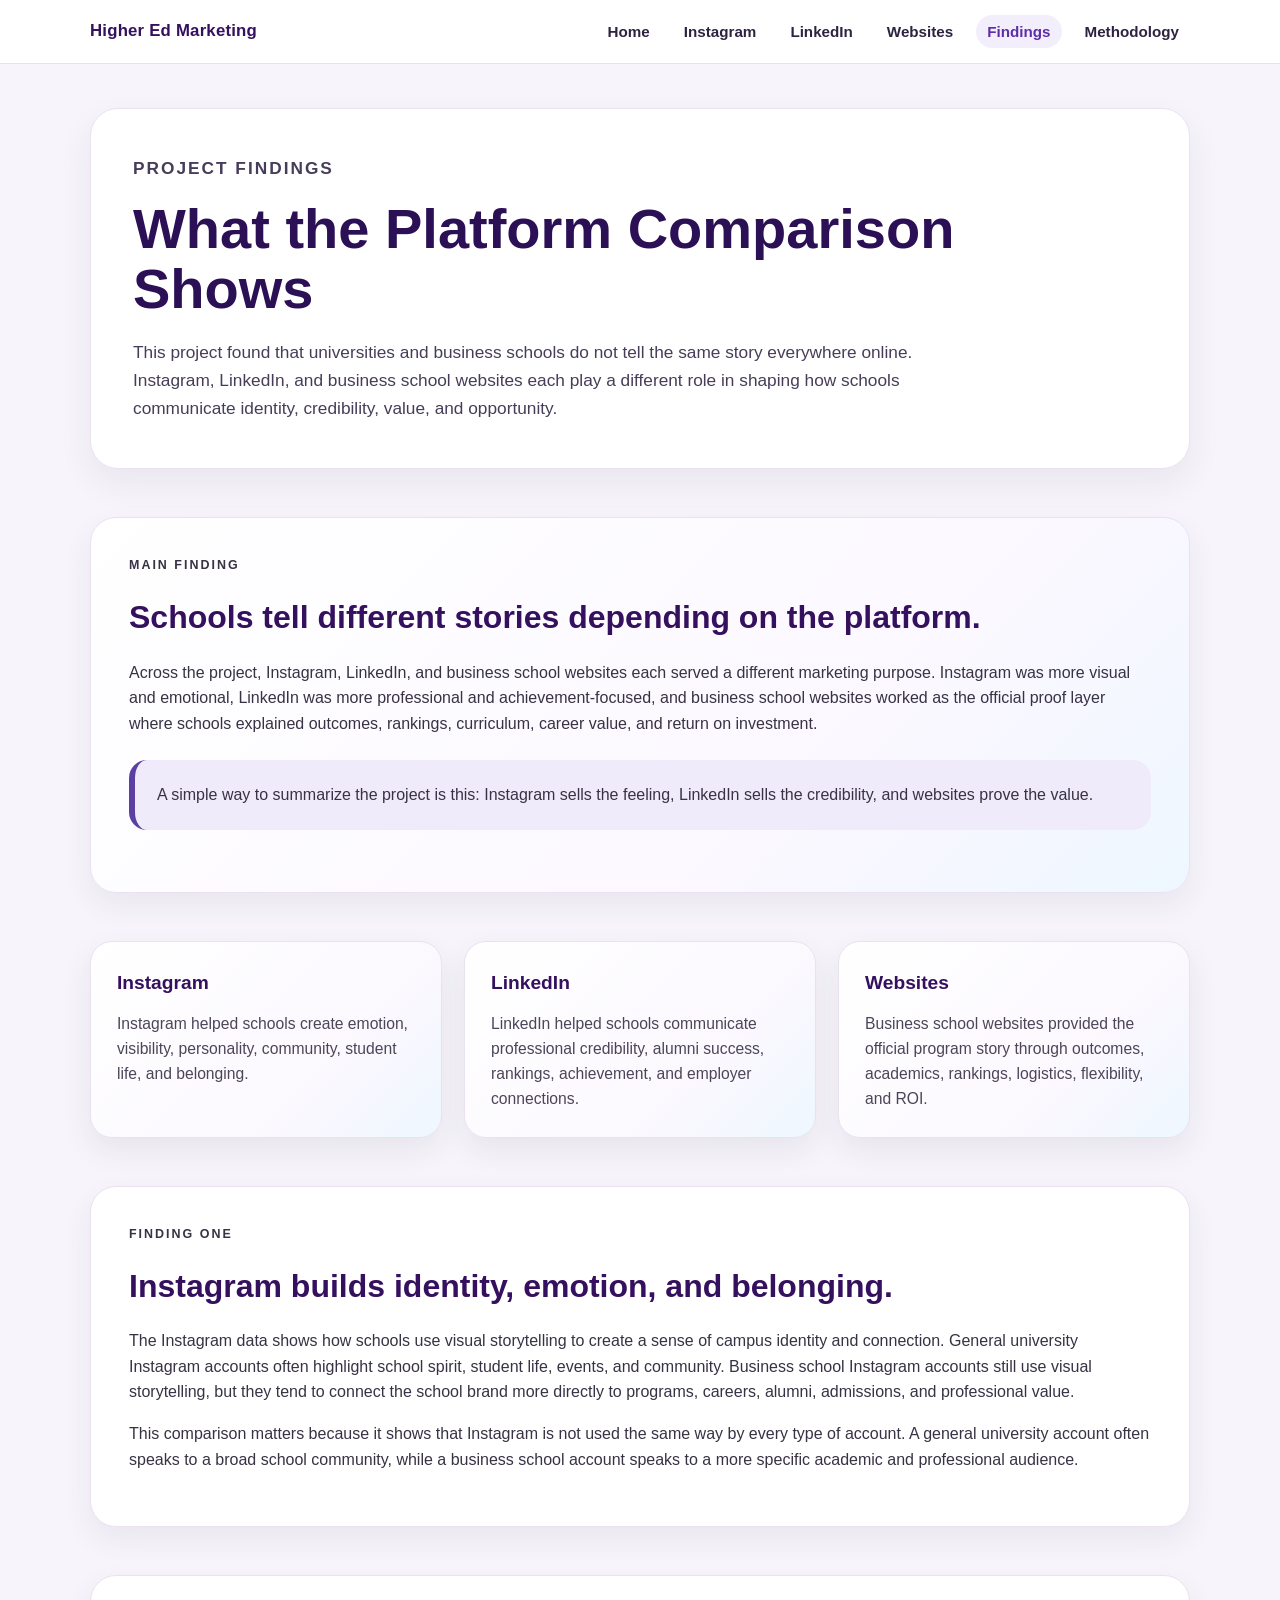
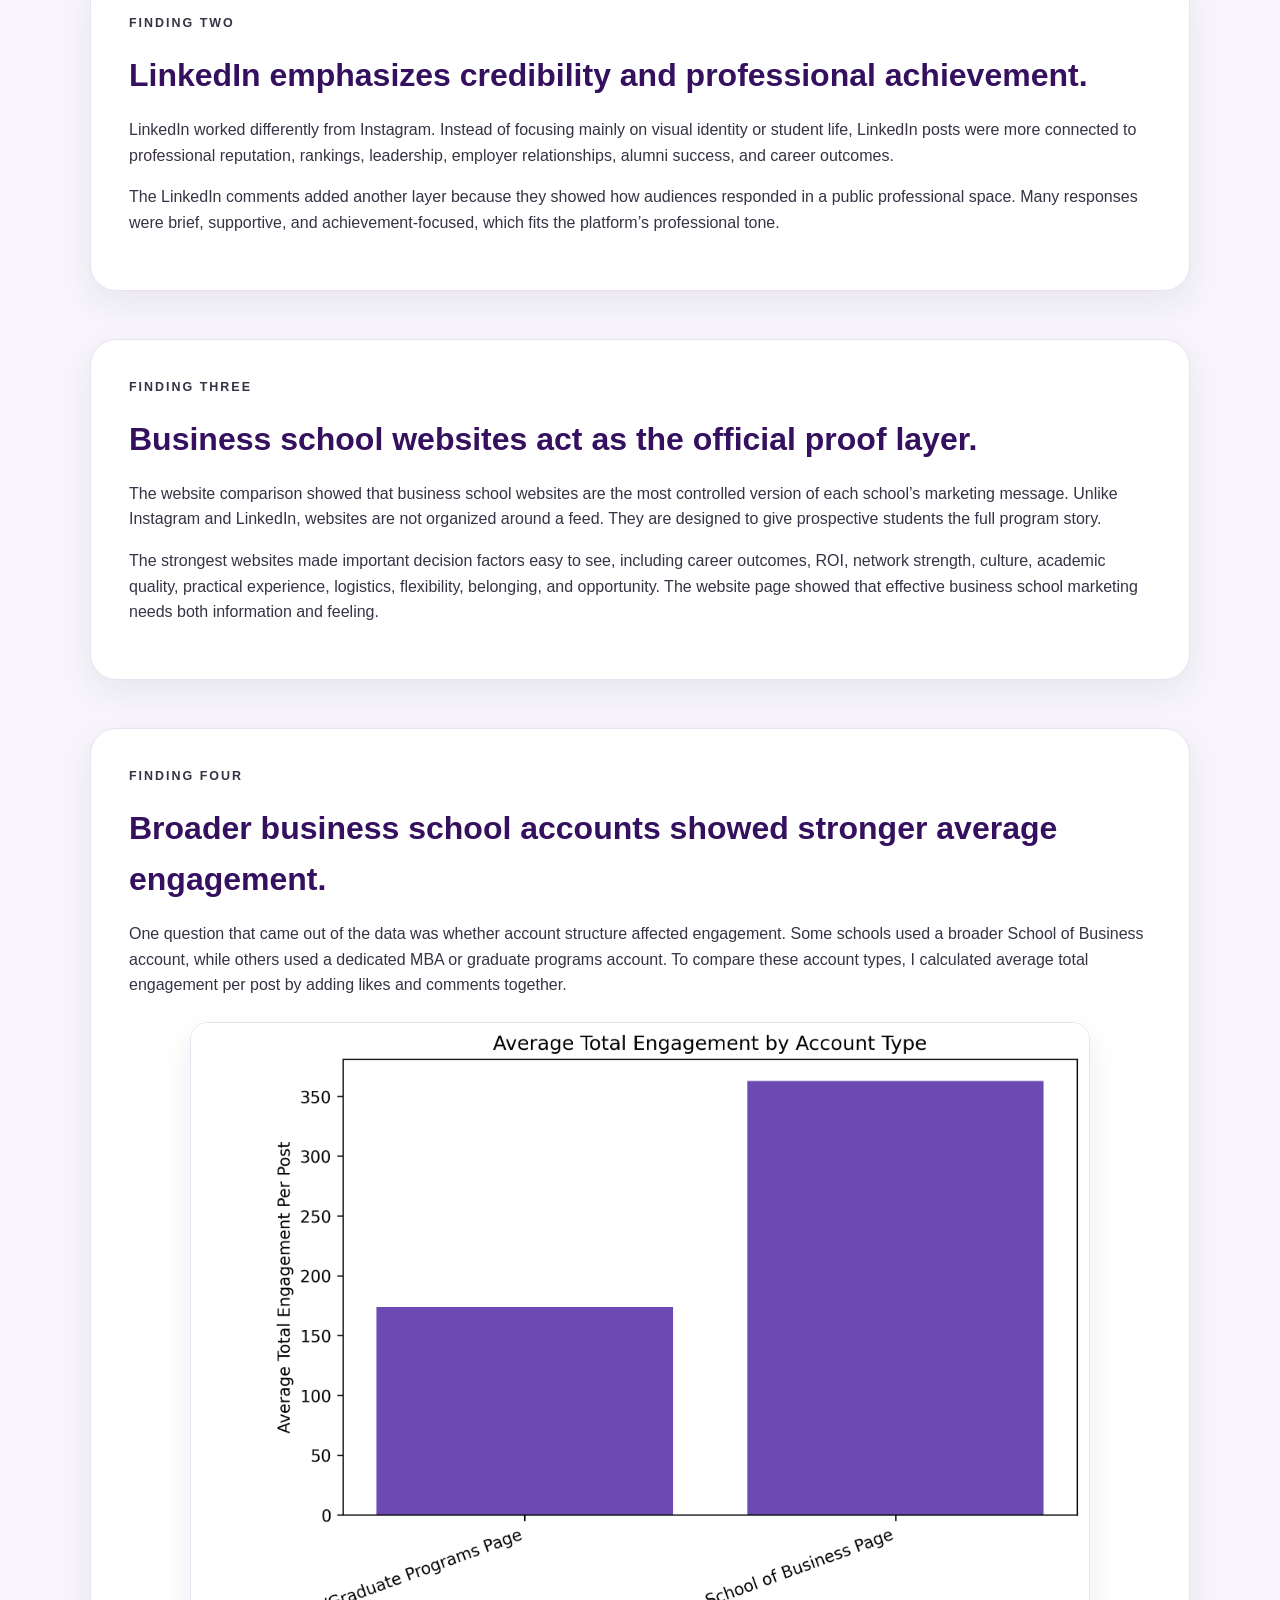
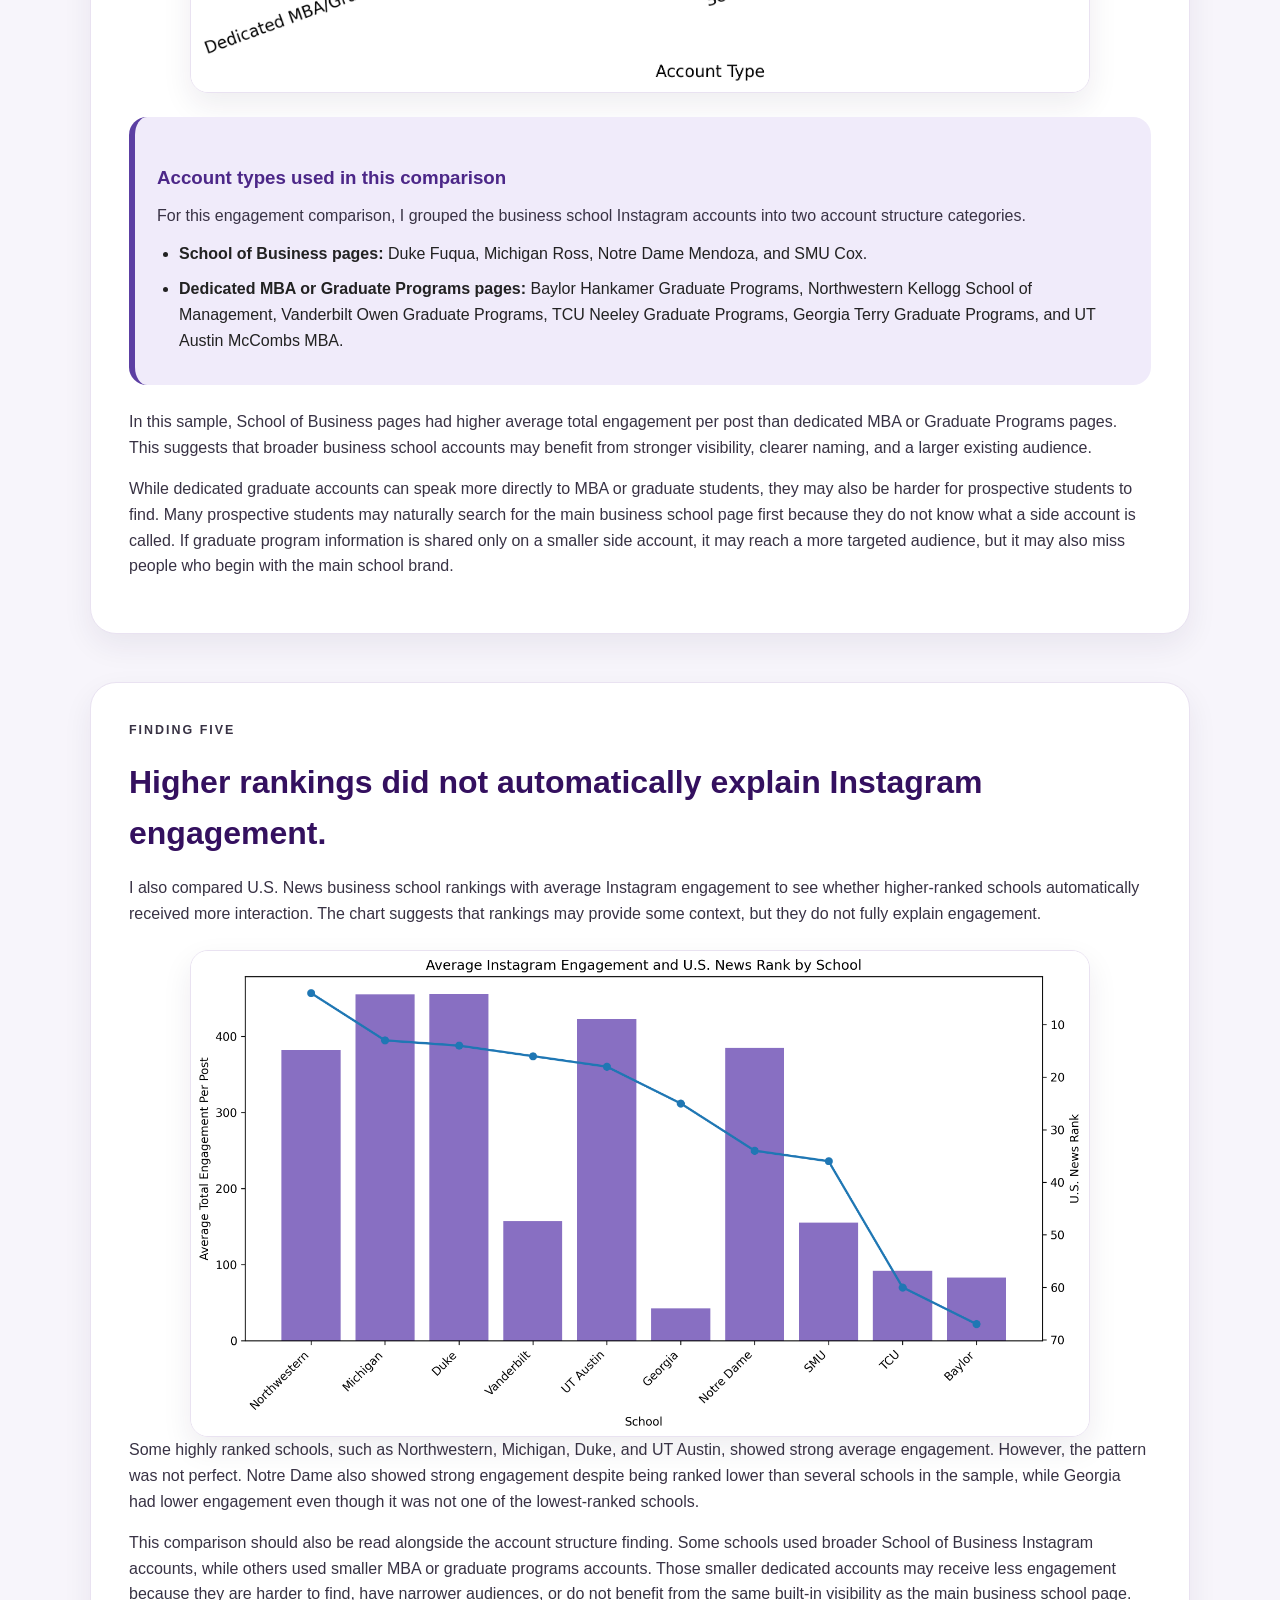
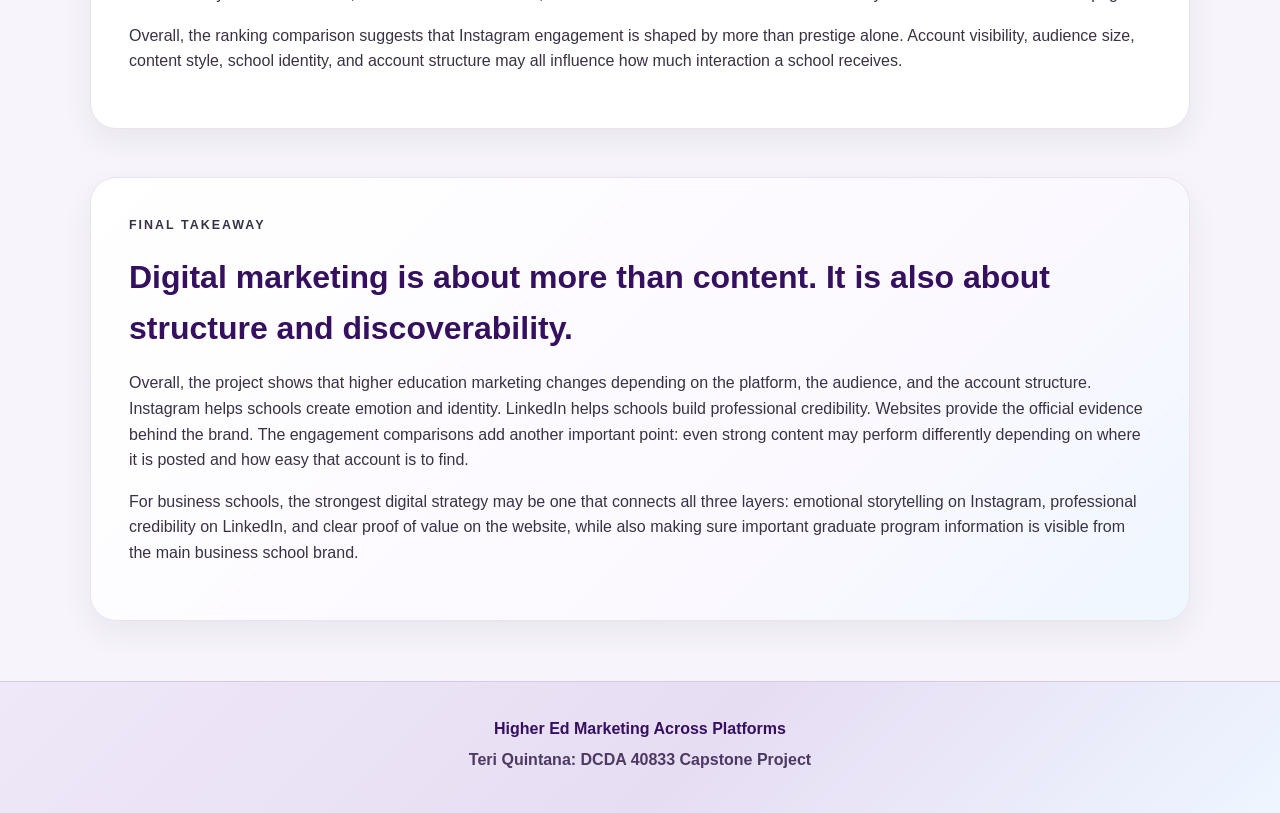
==== commit 39280061: "graphs to findings and method" ====
--- a/findings.html
+++ b/findings.html
@@ -140,6 +140,26 @@
 
     <img class="chart-image" src="images/engagement_by_account_type_chart.png" alt="Average total engagement by account type chart">
 
+    <div class="highlight-box">
+      <h3>Account types used in this comparison</h3>
+      <p>
+        For this engagement comparison, I grouped the business school Instagram accounts into two
+        account structure categories.
+      </p>
+
+      <ul>
+        <li>
+          <strong>School of Business pages:</strong> Duke Fuqua, Michigan Ross, Notre Dame Mendoza,
+          and SMU Cox.
+        </li>
+        <li>
+          <strong>Dedicated MBA or Graduate Programs pages:</strong> Baylor Hankamer Graduate Programs,
+          Northwestern Kellogg School of Management, Vanderbilt Owen Graduate Programs, TCU Neeley
+          Graduate Programs, Georgia Terry Graduate Programs, and UT Austin McCombs MBA.
+        </li>
+      </ul>
+    </div>
+
     <p>
       In this sample, School of Business pages had higher average total engagement per post than
       dedicated MBA or Graduate Programs pages. This suggests that broader business school accounts
@@ -155,6 +175,39 @@
     </p>
   </section>
 
+  <section class="content-section">
+    <p class="eyebrow">Finding Five</p>
+    <h2>Higher rankings did not automatically explain Instagram engagement.</h2>
+    <p>
+      I also compared U.S. News business school rankings with average Instagram engagement
+      to see whether higher-ranked schools automatically received more interaction. The chart
+      suggests that rankings may provide some context, but they do not fully explain engagement.
+    </p>
+
+    <img class="chart-image" src="images/engagement_and_rank_combo_chart_flipped.png" alt="U.S. News ranking compared with average Instagram engagement chart">
+
+    <p>
+      Some highly ranked schools, such as Northwestern, Michigan, Duke, and UT Austin, showed
+      strong average engagement. However, the pattern was not perfect. Notre Dame also showed
+      strong engagement despite being ranked lower than several schools in the sample, while
+      Georgia had lower engagement even though it was not one of the lowest-ranked schools.
+    </p>
+
+    <p>
+      This comparison should also be read alongside the account structure finding. Some schools
+      used broader School of Business Instagram accounts, while others used smaller MBA or graduate
+      programs accounts. Those smaller dedicated accounts may receive less engagement because they
+      are harder to find, have narrower audiences, or do not benefit from the same built-in visibility
+      as the main business school page.
+    </p>
+
+    <p>
+      Overall, the ranking comparison suggests that Instagram engagement is shaped by more than
+      prestige alone. Account visibility, audience size, content style, school identity, and account
+      structure may all influence how much interaction a school receives.
+    </p>
+  </section>
+
   <section class="content-section soft-ombre-box">
     <p class="eyebrow">Final Takeaway</p>
     <h2>Digital marketing is about more than content. It is also about structure and discoverability.</h2>
@@ -162,7 +215,7 @@
       Overall, the project shows that higher education marketing changes depending on the platform,
       the audience, and the account structure. Instagram helps schools create emotion and identity.
       LinkedIn helps schools build professional credibility. Websites provide the official evidence
-      behind the brand. The engagement comparison adds another important point: even strong content
+      behind the brand. The engagement comparisons add another important point: even strong content
       may perform differently depending on where it is posted and how easy that account is to find.
     </p>
 
@@ -179,4 +232,4 @@
     <p>Teri Quintana: DCDA 40833 Capstone Project</p>
   </footer>
 </body>
-</html>
+</html>
--- a/style.css
+++ b/style.css
@@ -978,4 +978,50 @@
   color: #4c4558;
   margin-bottom: 0;
   max-width: 900px;
-}+}
+/* ---------- Methodology Process Steps ---------- */
+
+.process-steps {
+  display: grid;
+  grid-template-columns: repeat(5, 1fr);
+  gap: 16px;
+  margin-top: 24px;
+}
+
+.process-step {
+  background: #ffffff;
+  border: 1px solid #e9e2f1;
+  border-radius: 18px;
+  padding: 20px;
+  box-shadow: 0 10px 24px rgba(44, 30, 70, 0.06);
+}
+
+.process-step span {
+  display: inline-flex;
+  align-items: center;
+  justify-content: center;
+  width: 34px;
+  height: 34px;
+  border-radius: 999px;
+  background: #5c3fa3;
+  color: #ffffff;
+  font-weight: 800;
+  margin-bottom: 12px;
+}
+
+.process-step h3 {
+  margin-top: 0;
+  color: #34105f;
+  font-size: 1rem;
+}
+
+.process-step p {
+  margin-bottom: 0;
+  font-size: 0.92rem;
+}
+
+@media (max-width: 900px) {
+  .process-steps {
+    grid-template-columns: 1fr;
+  }
+}
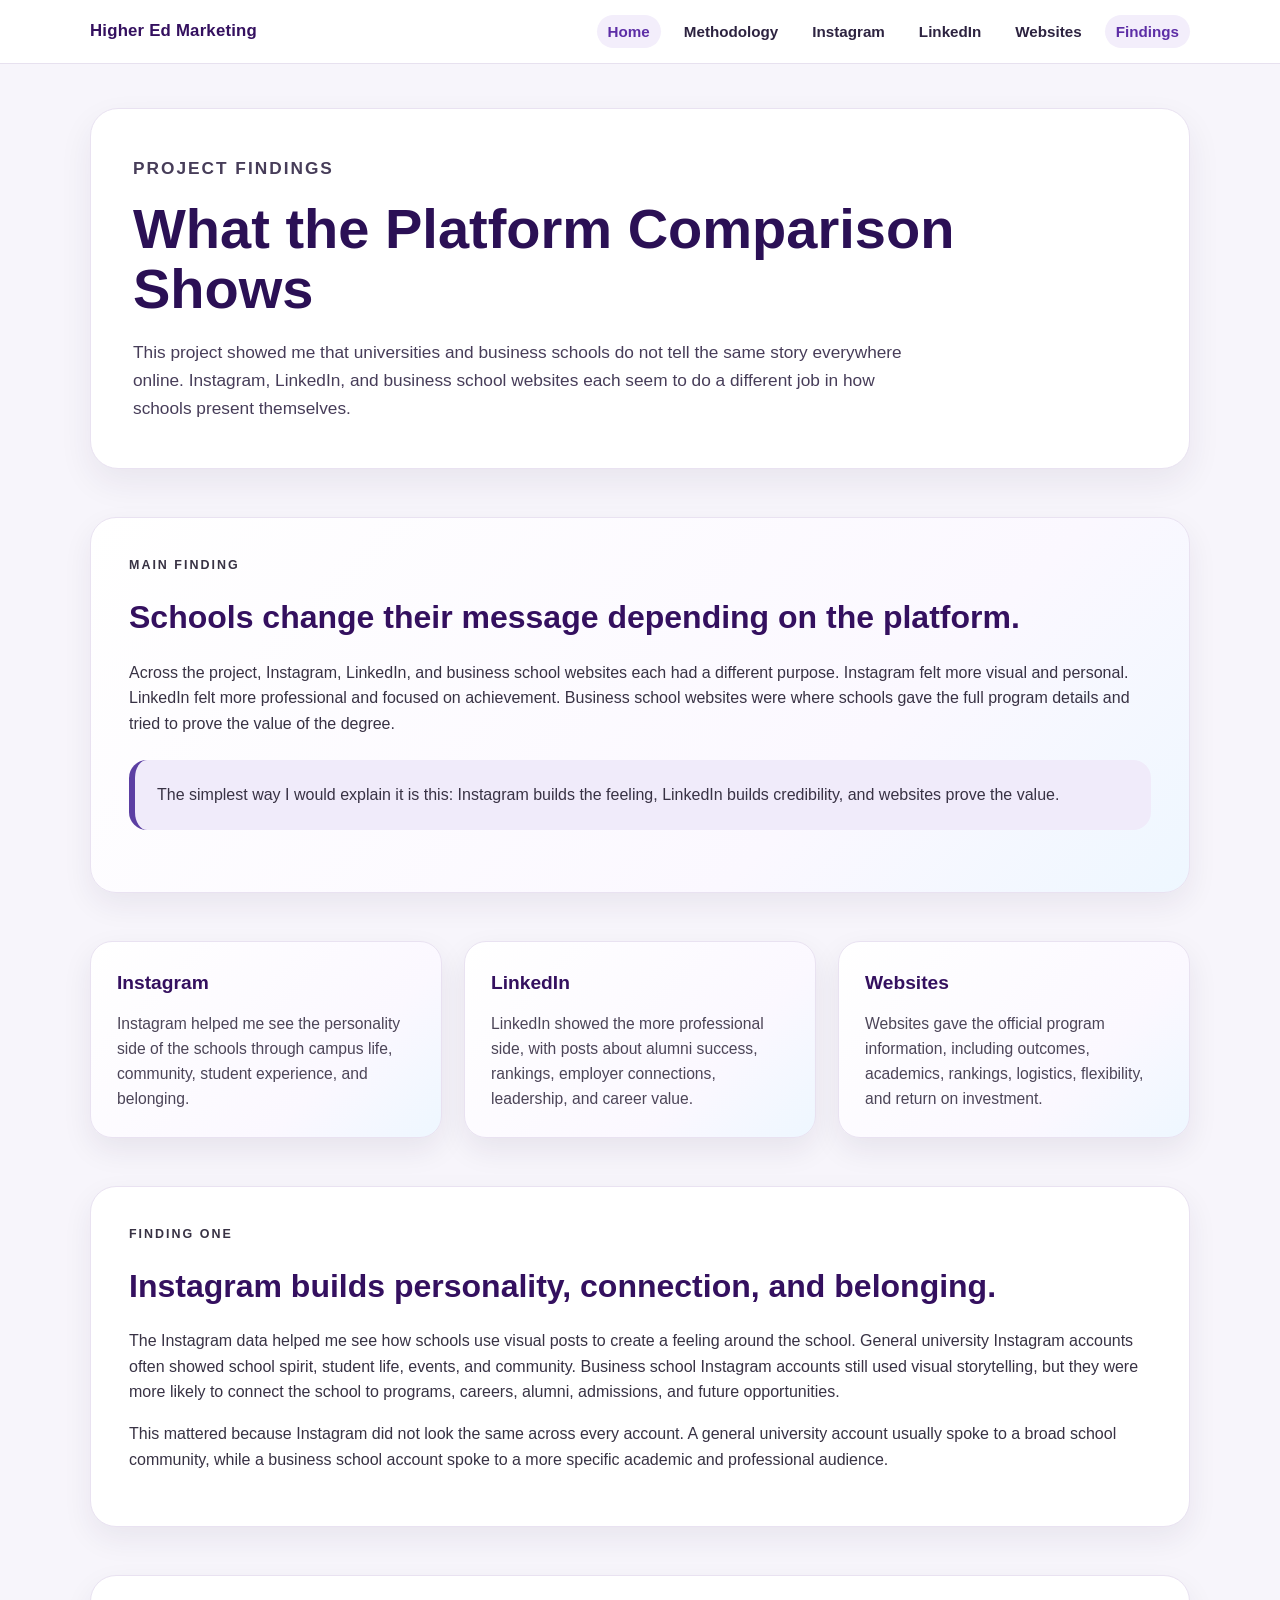
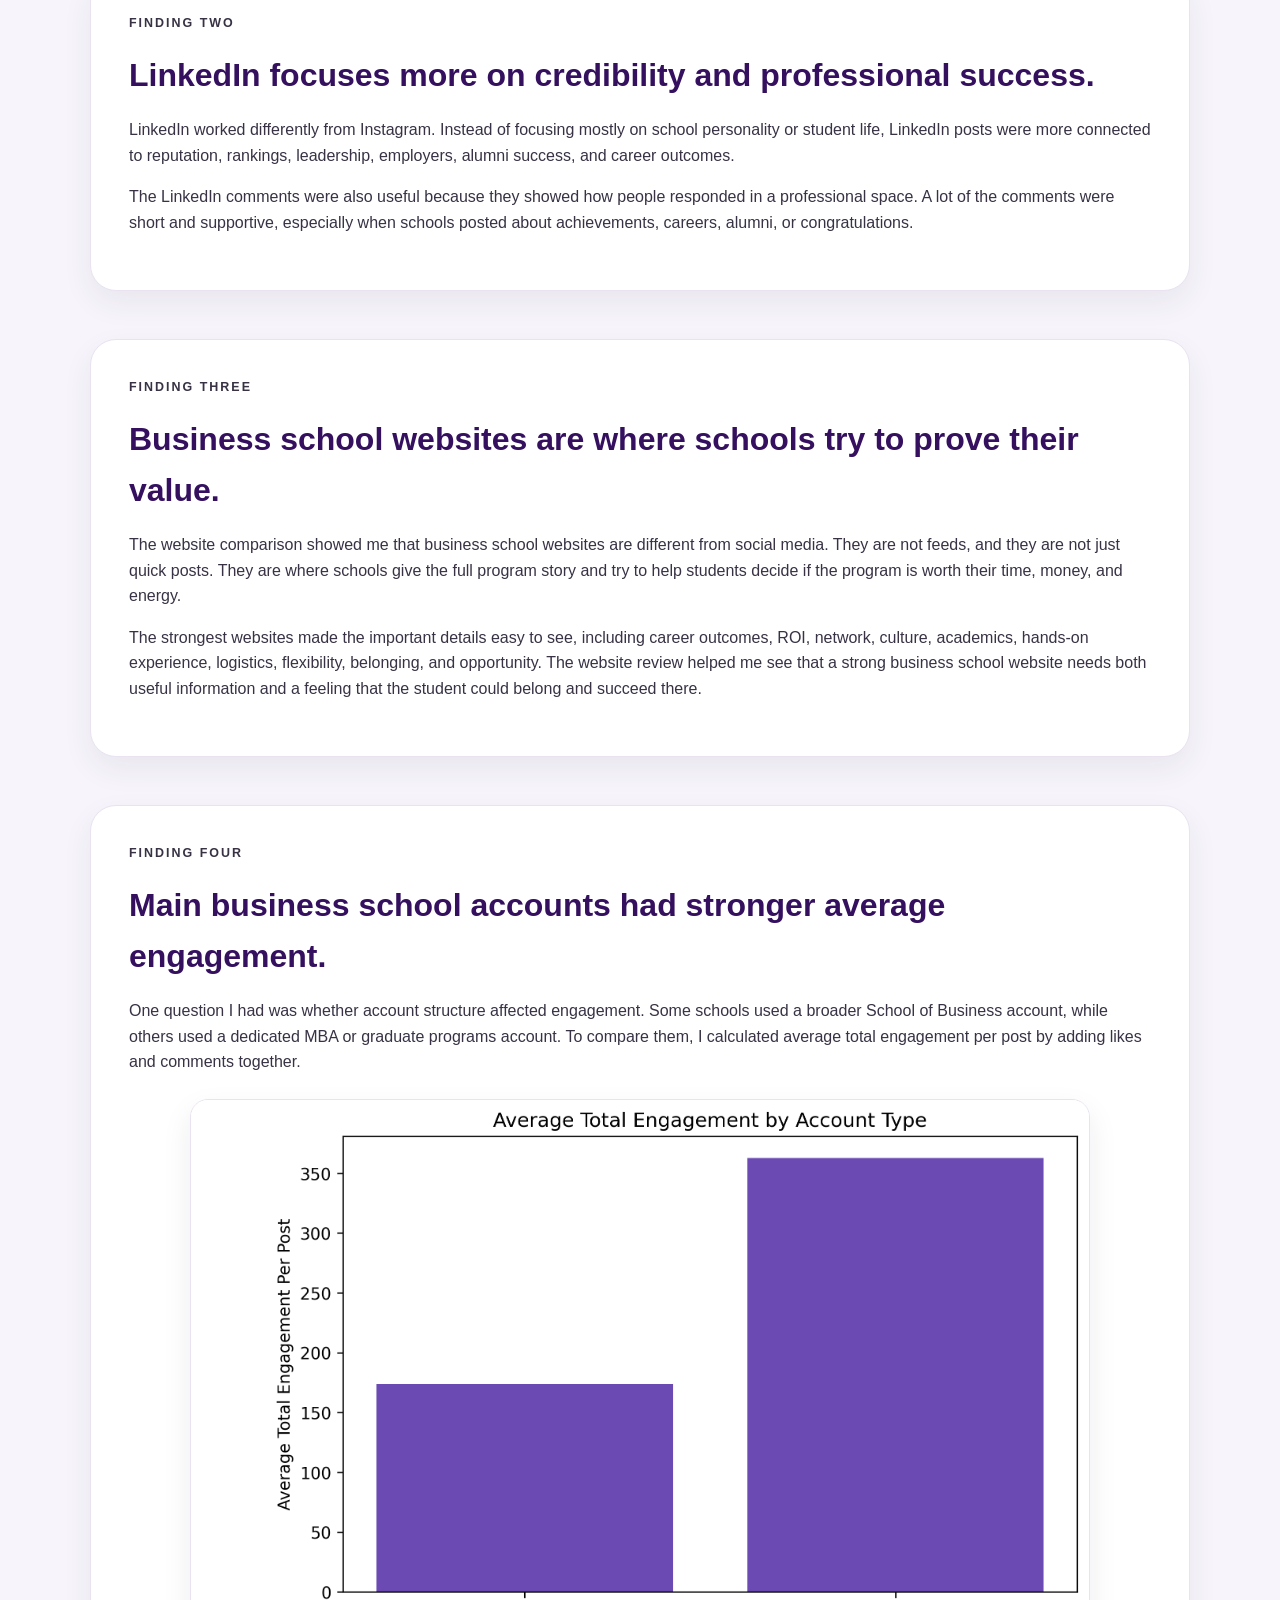
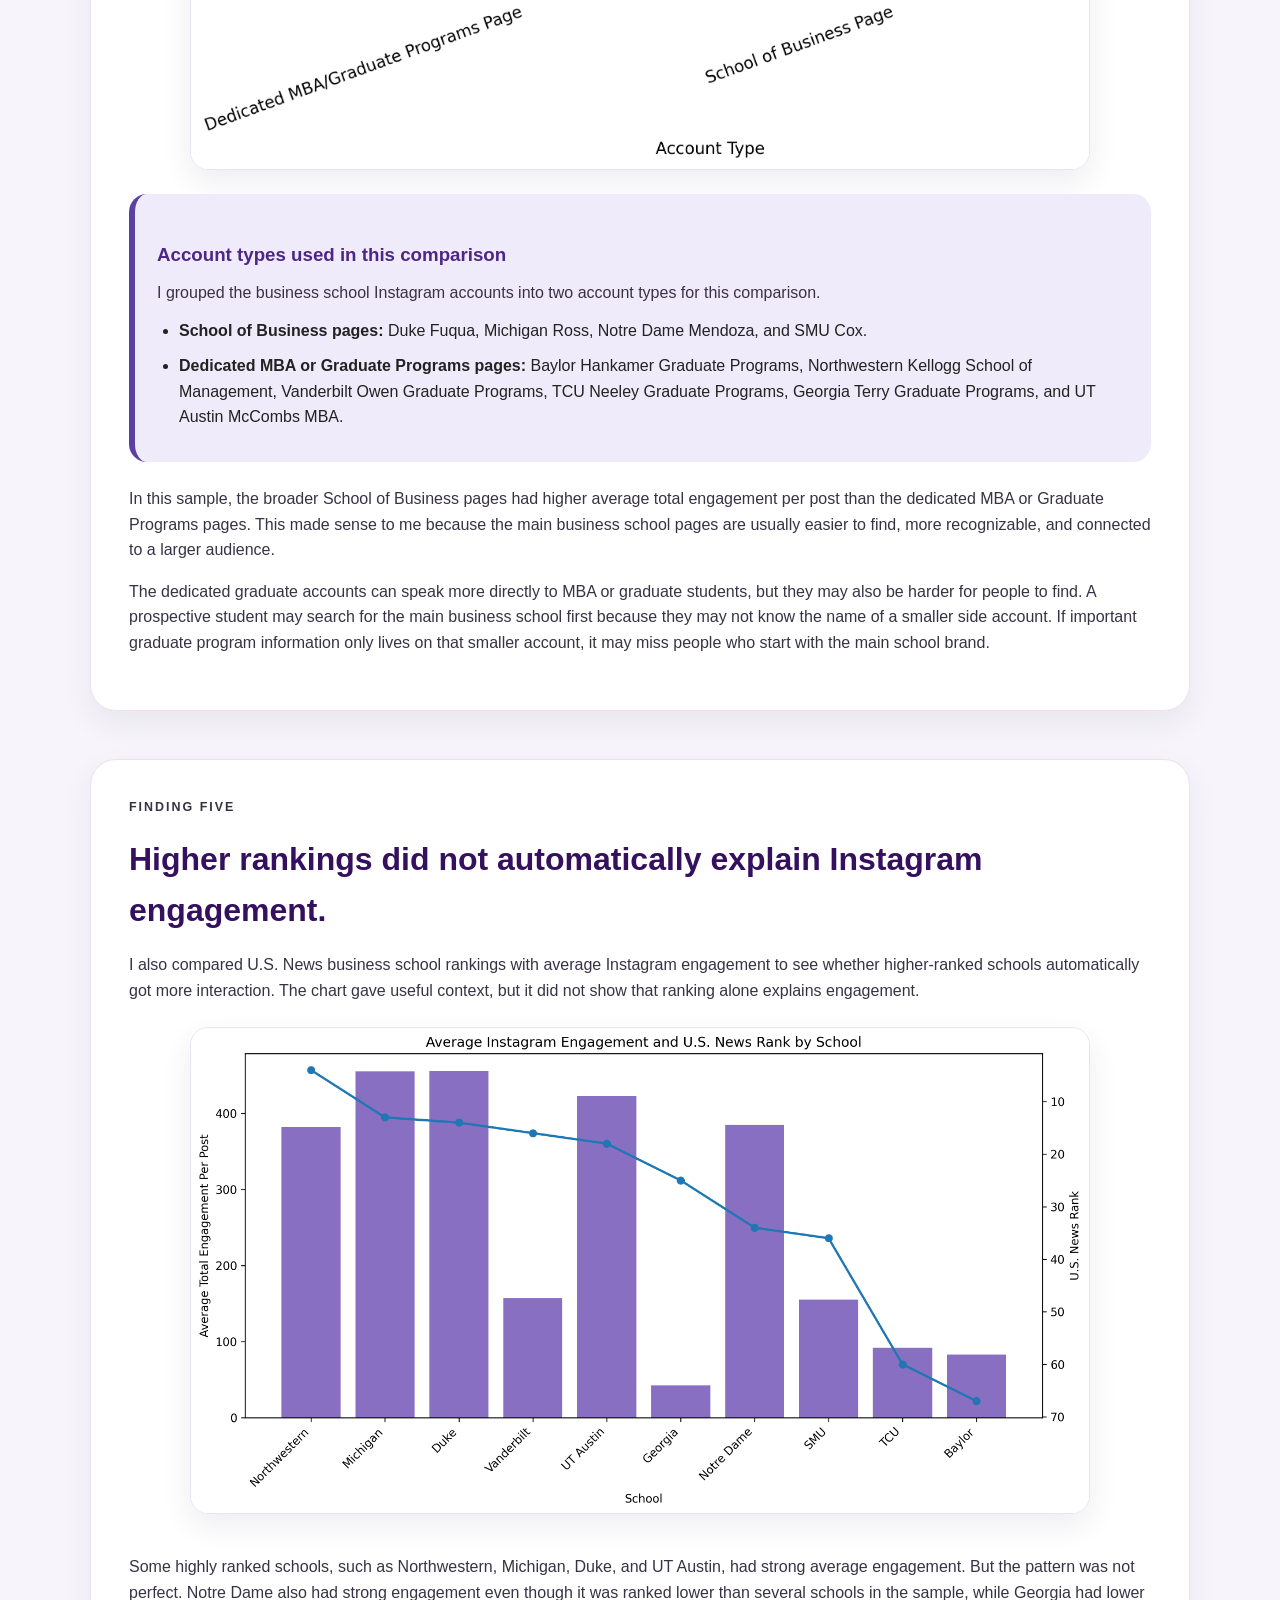
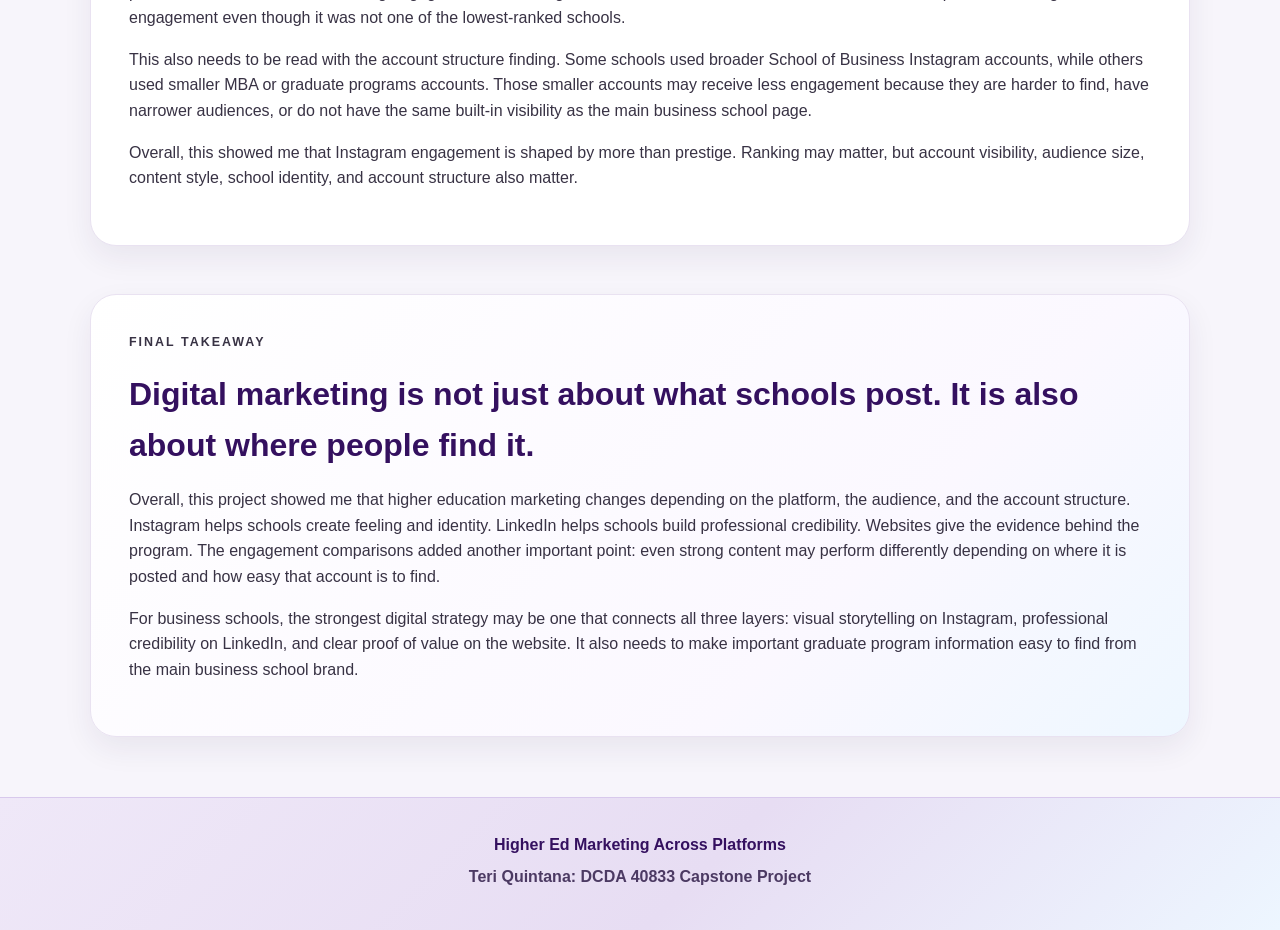
==== commit 37a063a0: "typos, wording  and navigation fixes" ====
--- a/findings.html
+++ b/findings.html
@@ -12,12 +12,12 @@
     <nav class="navbar">
       <a href="index.html" class="logo">Higher Ed Marketing</a>
       <ul class="nav-links">
-        <li><a href="index.html">Home</a></li>
-        <li><a href="instagram.html">Instagram</a></li>
-        <li><a href="linkedin.html">LinkedIn</a></li>
-        <li><a href="websites.html">Websites</a></li>
-        <li><a href="findings.html" class="active">Findings</a></li>
-        <li><a href="methodology.html">Methodology</a></li>
+      <li><a href="index.html" class="active">Home</a></li>
+      <li><a href="methodology.html">Methodology</a></li>
+      <li><a href="instagram.html">Instagram</a></li>
+      <li><a href="linkedin.html">LinkedIn</a></li>
+      <li><a href="websites.html">Websites</a></li>
+      <li><a href="findings.html" class="active">Findings</a></li>
       </ul>
     </nav>
   </header>
@@ -26,27 +26,26 @@
     <p class="eyebrow">Project Findings</p>
     <h1>What the Platform Comparison Shows</h1>
     <p>
-      This project found that universities and business schools do not tell the same story
-      everywhere online. Instagram, LinkedIn, and business school websites each play a different
-      role in shaping how schools communicate identity, credibility, value, and opportunity.
+      This project showed me that universities and business schools do not tell the same story
+      everywhere online. Instagram, LinkedIn, and business school websites each seem to do a
+      different job in how schools present themselves.
     </p>
   </section>
 
   <section class="content-section soft-ombre-box">
     <p class="eyebrow">Main Finding</p>
-    <h2>Schools tell different stories depending on the platform.</h2>
-    <p>
-      Across the project, Instagram, LinkedIn, and business school websites each served a
-      different marketing purpose. Instagram was more visual and emotional, LinkedIn was more
-      professional and achievement-focused, and business school websites worked as the official
-      proof layer where schools explained outcomes, rankings, curriculum, career value, and
-      return on investment.
+    <h2>Schools change their message depending on the platform.</h2>
+    <p>
+      Across the project, Instagram, LinkedIn, and business school websites each had a different
+      purpose. Instagram felt more visual and personal. LinkedIn felt more professional and focused
+      on achievement. Business school websites were where schools gave the full program details and
+      tried to prove the value of the degree.
     </p>
 
     <div class="highlight-box">
       <p>
-        A simple way to summarize the project is this: Instagram sells the feeling, LinkedIn
-        sells the credibility, and websites prove the value.
+        The simplest way I would explain it is this: Instagram builds the feeling, LinkedIn builds
+        credibility, and websites prove the value.
       </p>
     </div>
   </section>
@@ -55,87 +54,88 @@
     <div class="card soft-ombre-card">
       <h3>Instagram</h3>
       <p>
-        Instagram helped schools create emotion, visibility, personality, community, student life,
-        and belonging.
+        Instagram helped me see the personality side of the schools through campus life, community,
+        student experience, and belonging.
       </p>
     </div>
 
     <div class="card soft-ombre-card">
       <h3>LinkedIn</h3>
       <p>
-        LinkedIn helped schools communicate professional credibility, alumni success, rankings,
-        achievement, and employer connections.
+        LinkedIn showed the more professional side, with posts about alumni success, rankings,
+        employer connections, leadership, and career value.
       </p>
     </div>
 
     <div class="card soft-ombre-card">
       <h3>Websites</h3>
       <p>
-        Business school websites provided the official program story through outcomes, academics,
-        rankings, logistics, flexibility, and ROI.
+        Websites gave the official program information, including outcomes, academics, rankings,
+        logistics, flexibility, and return on investment.
       </p>
     </div>
   </div>
 
   <section class="content-section">
     <p class="eyebrow">Finding One</p>
-    <h2>Instagram builds identity, emotion, and belonging.</h2>
-    <p>
-      The Instagram data shows how schools use visual storytelling to create a sense of campus
-      identity and connection. General university Instagram accounts often highlight school spirit,
-      student life, events, and community. Business school Instagram accounts still use visual
-      storytelling, but they tend to connect the school brand more directly to programs, careers,
-      alumni, admissions, and professional value.
-    </p>
-
-    <p>
-      This comparison matters because it shows that Instagram is not used the same way by every
-      type of account. A general university account often speaks to a broad school community,
-      while a business school account speaks to a more specific academic and professional audience.
+    <h2>Instagram builds personality, connection, and belonging.</h2>
+    <p>
+      The Instagram data helped me see how schools use visual posts to create a feeling around
+      the school. General university Instagram accounts often showed school spirit, student life,
+      events, and community. Business school Instagram accounts still used visual storytelling,
+      but they were more likely to connect the school to programs, careers, alumni, admissions,
+      and future opportunities.
+    </p>
+
+    <p>
+      This mattered because Instagram did not look the same across every account. A general
+      university account usually spoke to a broad school community, while a business school account
+      spoke to a more specific academic and professional audience.
     </p>
   </section>
 
   <section class="content-section">
     <p class="eyebrow">Finding Two</p>
-    <h2>LinkedIn emphasizes credibility and professional achievement.</h2>
-    <p>
-      LinkedIn worked differently from Instagram. Instead of focusing mainly on visual identity
-      or student life, LinkedIn posts were more connected to professional reputation, rankings,
-      leadership, employer relationships, alumni success, and career outcomes.
-    </p>
-
-    <p>
-      The LinkedIn comments added another layer because they showed how audiences responded in
-      a public professional space. Many responses were brief, supportive, and achievement-focused,
-      which fits the platform’s professional tone.
+    <h2>LinkedIn focuses more on credibility and professional success.</h2>
+    <p>
+      LinkedIn worked differently from Instagram. Instead of focusing mostly on school personality
+      or student life, LinkedIn posts were more connected to reputation, rankings, leadership,
+      employers, alumni success, and career outcomes.
+    </p>
+
+    <p>
+      The LinkedIn comments were also useful because they showed how people responded in a
+      professional space. A lot of the comments were short and supportive, especially when schools
+      posted about achievements, careers, alumni, or congratulations.
     </p>
   </section>
 
   <section class="content-section">
     <p class="eyebrow">Finding Three</p>
-    <h2>Business school websites act as the official proof layer.</h2>
-    <p>
-      The website comparison showed that business school websites are the most controlled version
-      of each school’s marketing message. Unlike Instagram and LinkedIn, websites are not organized
-      around a feed. They are designed to give prospective students the full program story.
-    </p>
-
-    <p>
-      The strongest websites made important decision factors easy to see, including career outcomes,
-      ROI, network strength, culture, academic quality, practical experience, logistics, flexibility,
-      belonging, and opportunity. The website page showed that effective business school marketing
-      needs both information and feeling.
+    <h2>Business school websites are where schools try to prove their value.</h2>
+    <p>
+      The website comparison showed me that business school websites are different from social
+      media. They are not feeds, and they are not just quick posts. They are where schools give
+      the full program story and try to help students decide if the program is worth their time,
+      money, and energy.
+    </p>
+
+    <p>
+      The strongest websites made the important details easy to see, including career outcomes,
+      ROI, network, culture, academics, hands-on experience, logistics, flexibility, belonging,
+      and opportunity. The website review helped me see that a strong business school website
+      needs both useful information and a feeling that the student could belong and succeed there.
     </p>
   </section>
 
   <section class="content-section">
     <p class="eyebrow">Finding Four</p>
-    <h2>Broader business school accounts showed stronger average engagement.</h2>
-    <p>
-      One question that came out of the data was whether account structure affected engagement.
-      Some schools used a broader School of Business account, while others used a dedicated MBA
-      or graduate programs account. To compare these account types, I calculated average total
-      engagement per post by adding likes and comments together.
+    <h2>Main business school accounts had stronger average engagement.</h2>
+    <p>
+      One question I had was whether account structure affected engagement. Some schools used a
+      broader School of Business account, while others used a dedicated MBA or graduate programs
+      account. To compare them, I calculated average total engagement per post by adding likes
+      and comments together.
     </p>
 
     <img class="chart-image" src="images/engagement_by_account_type_chart.png" alt="Average total engagement by account type chart">
@@ -143,8 +143,7 @@
     <div class="highlight-box">
       <h3>Account types used in this comparison</h3>
       <p>
-        For this engagement comparison, I grouped the business school Instagram accounts into two
-        account structure categories.
+        I grouped the business school Instagram accounts into two account types for this comparison.
       </p>
 
       <ul>
@@ -161,17 +160,18 @@
     </div>
 
     <p>
-      In this sample, School of Business pages had higher average total engagement per post than
-      dedicated MBA or Graduate Programs pages. This suggests that broader business school accounts
-      may benefit from stronger visibility, clearer naming, and a larger existing audience.
-    </p>
-
-    <p>
-      While dedicated graduate accounts can speak more directly to MBA or graduate students, they
-      may also be harder for prospective students to find. Many prospective students may naturally
-      search for the main business school page first because they do not know what a side account
-      is called. If graduate program information is shared only on a smaller side account, it may
-      reach a more targeted audience, but it may also miss people who begin with the main school brand.
+      In this sample, the broader School of Business pages had higher average total engagement per
+      post than the dedicated MBA or Graduate Programs pages. This made sense to me because the main
+      business school pages are usually easier to find, more recognizable, and connected to a larger
+      audience.
+    </p>
+
+    <p>
+      The dedicated graduate accounts can speak more directly to MBA or graduate students, but they
+      may also be harder for people to find. A prospective student may search for the main business
+      school first because they may not know the name of a smaller side account. If important graduate
+      program information only lives on that smaller account, it may miss people who start with the
+      main school brand.
     </p>
   </section>
 
@@ -179,51 +179,49 @@
     <p class="eyebrow">Finding Five</p>
     <h2>Higher rankings did not automatically explain Instagram engagement.</h2>
     <p>
-      I also compared U.S. News business school rankings with average Instagram engagement
-      to see whether higher-ranked schools automatically received more interaction. The chart
-      suggests that rankings may provide some context, but they do not fully explain engagement.
-    </p>
-
-    <img class="chart-image" src="images/engagement_and_rank_combo_chart_flipped.png" alt="U.S. News ranking compared with average Instagram engagement chart">
-
-    <p>
-      Some highly ranked schools, such as Northwestern, Michigan, Duke, and UT Austin, showed
-      strong average engagement. However, the pattern was not perfect. Notre Dame also showed
-      strong engagement despite being ranked lower than several schools in the sample, while
-      Georgia had lower engagement even though it was not one of the lowest-ranked schools.
-    </p>
-
-    <p>
-      This comparison should also be read alongside the account structure finding. Some schools
-      used broader School of Business Instagram accounts, while others used smaller MBA or graduate
-      programs accounts. Those smaller dedicated accounts may receive less engagement because they
-      are harder to find, have narrower audiences, or do not benefit from the same built-in visibility
-      as the main business school page.
-    </p>
-
-    <p>
-      Overall, the ranking comparison suggests that Instagram engagement is shaped by more than
-      prestige alone. Account visibility, audience size, content style, school identity, and account
-      structure may all influence how much interaction a school receives.
+      I also compared U.S. News business school rankings with average Instagram engagement to see
+      whether higher-ranked schools automatically got more interaction. The chart gave useful context,
+      but it did not show that ranking alone explains engagement.
+    </p>
+    
+    <img class="chart-image chart-spacing" src="images/engagement_and_rank_combo_chart_flipped.png" alt="U.S. News ranking compared with average Instagram engagement chart">
+    <p>
+      Some highly ranked schools, such as Northwestern, Michigan, Duke, and UT Austin, had strong
+      average engagement. But the pattern was not perfect. Notre Dame also had strong engagement even
+      though it was ranked lower than several schools in the sample, while Georgia had lower engagement
+      even though it was not one of the lowest-ranked schools.
+    </p>
+
+    <p>
+      This also needs to be read with the account structure finding. Some schools used broader School
+      of Business Instagram accounts, while others used smaller MBA or graduate programs accounts.
+      Those smaller accounts may receive less engagement because they are harder to find, have narrower
+      audiences, or do not have the same built-in visibility as the main business school page.
+    </p>
+
+    <p>
+      Overall, this showed me that Instagram engagement is shaped by more than prestige. Ranking may
+      matter, but account visibility, audience size, content style, school identity, and account
+      structure also matter.
     </p>
   </section>
 
   <section class="content-section soft-ombre-box">
     <p class="eyebrow">Final Takeaway</p>
-    <h2>Digital marketing is about more than content. It is also about structure and discoverability.</h2>
-    <p>
-      Overall, the project shows that higher education marketing changes depending on the platform,
-      the audience, and the account structure. Instagram helps schools create emotion and identity.
-      LinkedIn helps schools build professional credibility. Websites provide the official evidence
-      behind the brand. The engagement comparisons add another important point: even strong content
-      may perform differently depending on where it is posted and how easy that account is to find.
+    <h2>Digital marketing is not just about what schools post. It is also about where people find it.</h2>
+    <p>
+      Overall, this project showed me that higher education marketing changes depending on the platform,
+      the audience, and the account structure. Instagram helps schools create feeling and identity.
+      LinkedIn helps schools build professional credibility. Websites give the evidence behind the
+      program. The engagement comparisons added another important point: even strong content may perform
+      differently depending on where it is posted and how easy that account is to find.
     </p>
 
     <p>
       For business schools, the strongest digital strategy may be one that connects all three layers:
-      emotional storytelling on Instagram, professional credibility on LinkedIn, and clear proof of
-      value on the website, while also making sure important graduate program information is visible
-      from the main business school brand.
+      visual storytelling on Instagram, professional credibility on LinkedIn, and clear proof of value
+      on the website. It also needs to make important graduate program information easy to find from
+      the main business school brand.
     </p>
   </section>
 
--- a/style.css
+++ b/style.css
@@ -288,8 +288,10 @@
 .school-pill-grid {
   display: flex;
   flex-wrap: wrap;
+  justify-content: center;
   gap: 12px;
-  margin-top: 24px;
+  margin: 24px auto 0;
+  max-width: 850px;
 }
 
 .school-pill {
@@ -392,10 +394,10 @@
   padding-top: 28px;
   border-top: 1px solid #e9e2f1;
 }
-
 .school-group-block:first-of-type {
   border-top: none;
-  padding-top: 12px;
+  padding-top: 0;
+  margin-top: 12px;
 }
 
 .school-group-block > h3 {
@@ -1025,3 +1027,6 @@
     grid-template-columns: 1fr;
   }
 }
+.chart-spacing {
+  margin-bottom: 40px;
+}
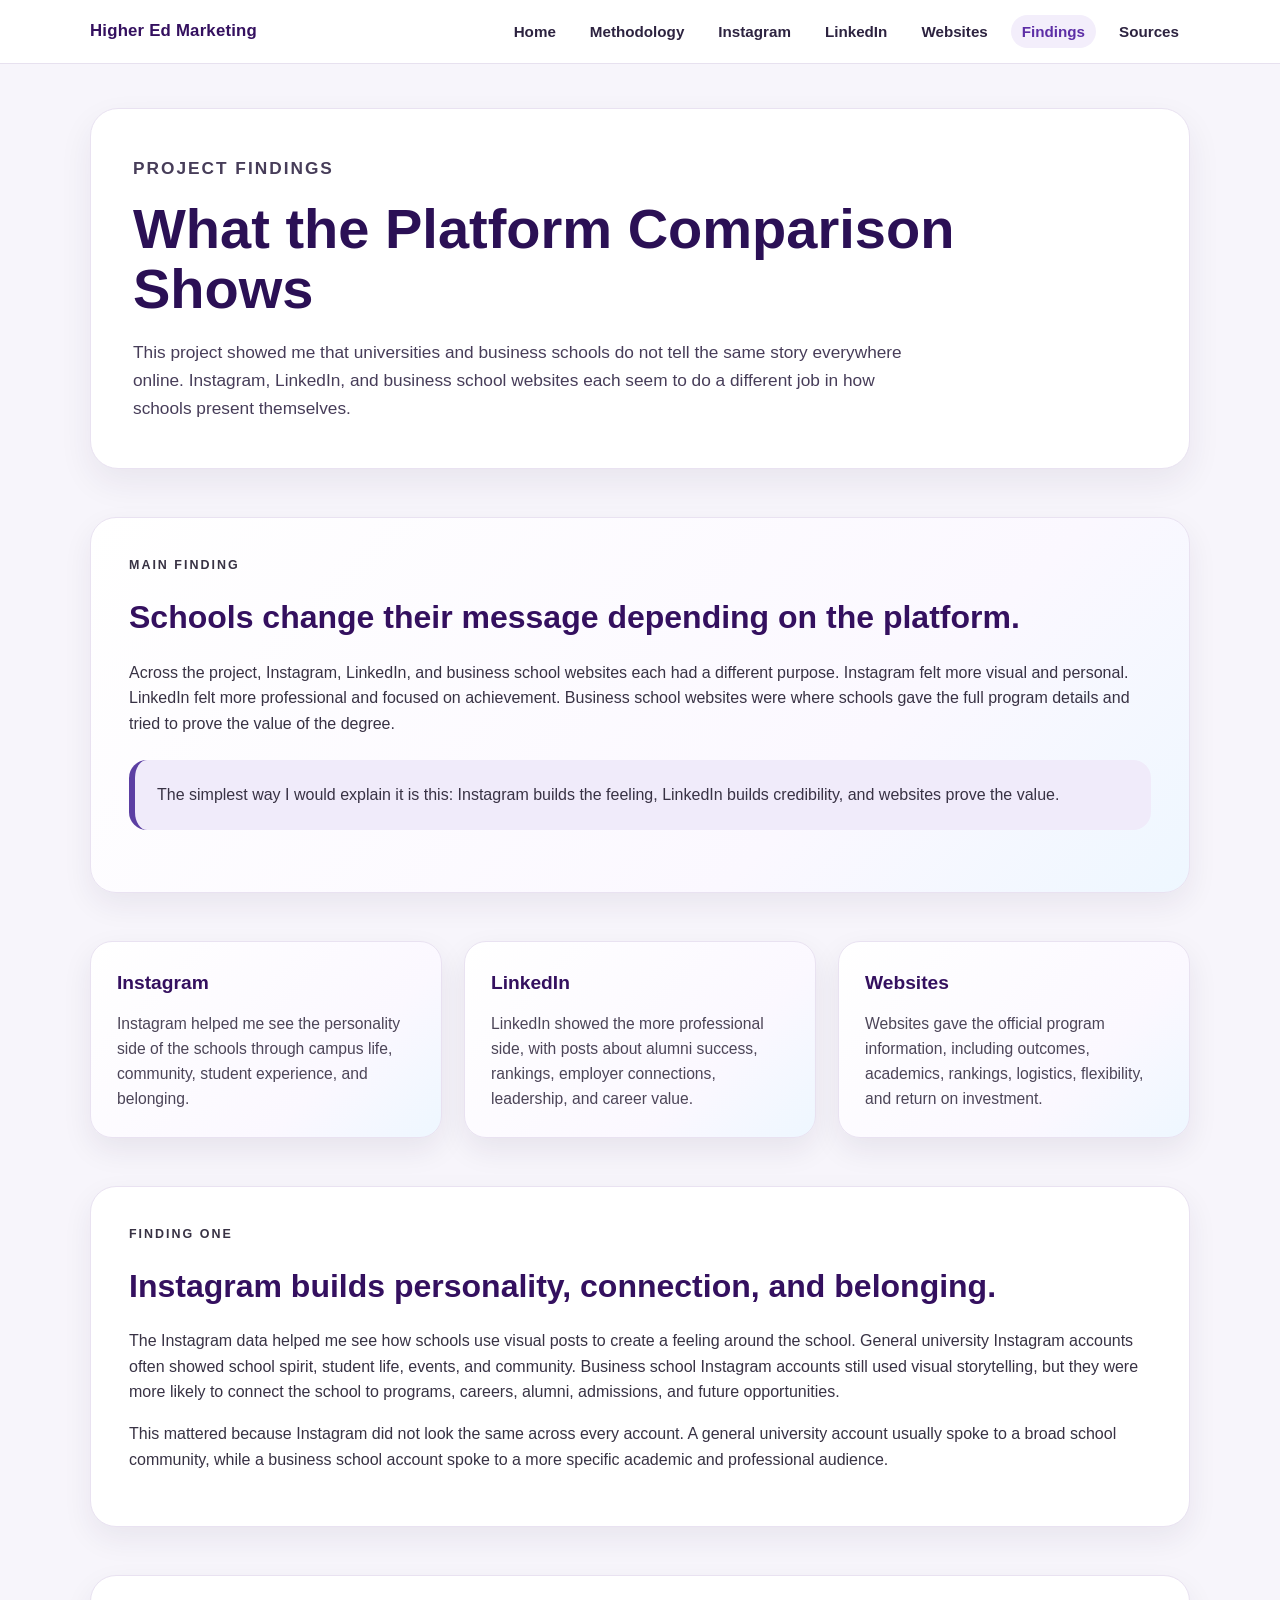
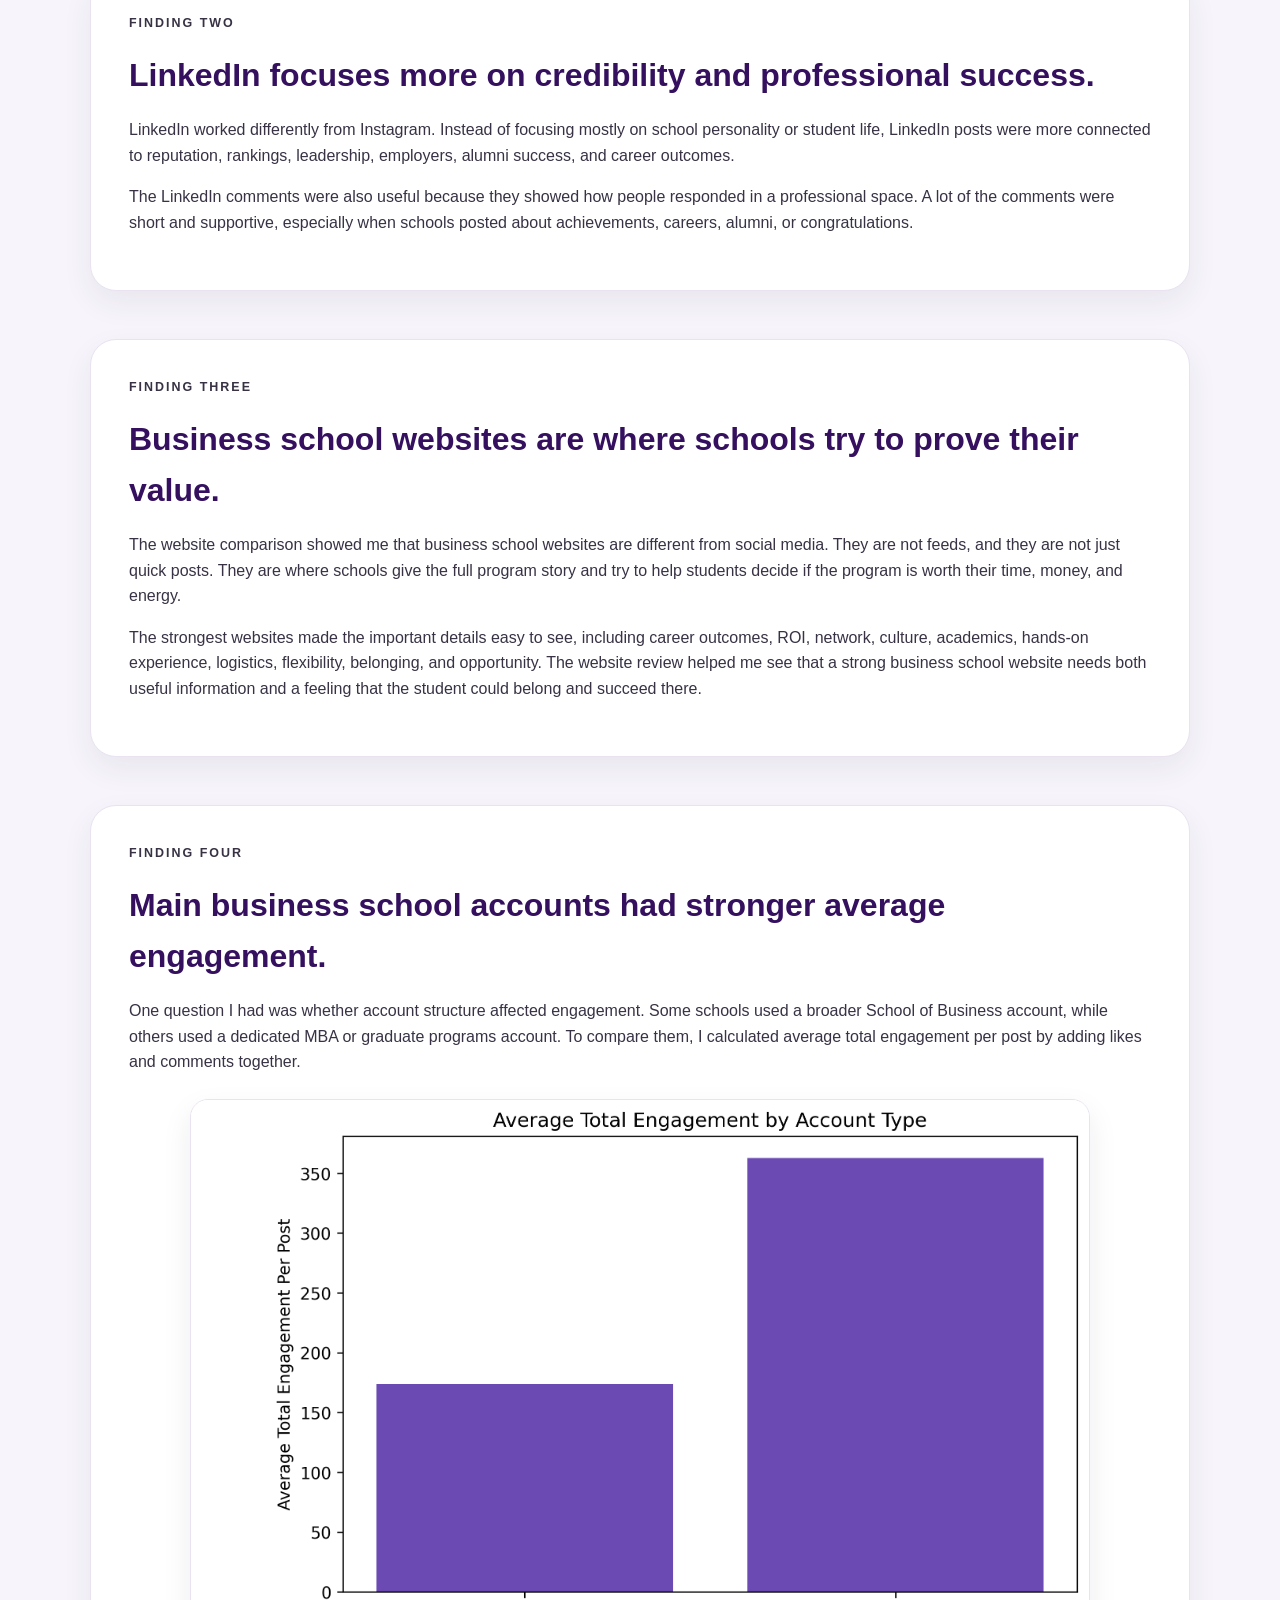
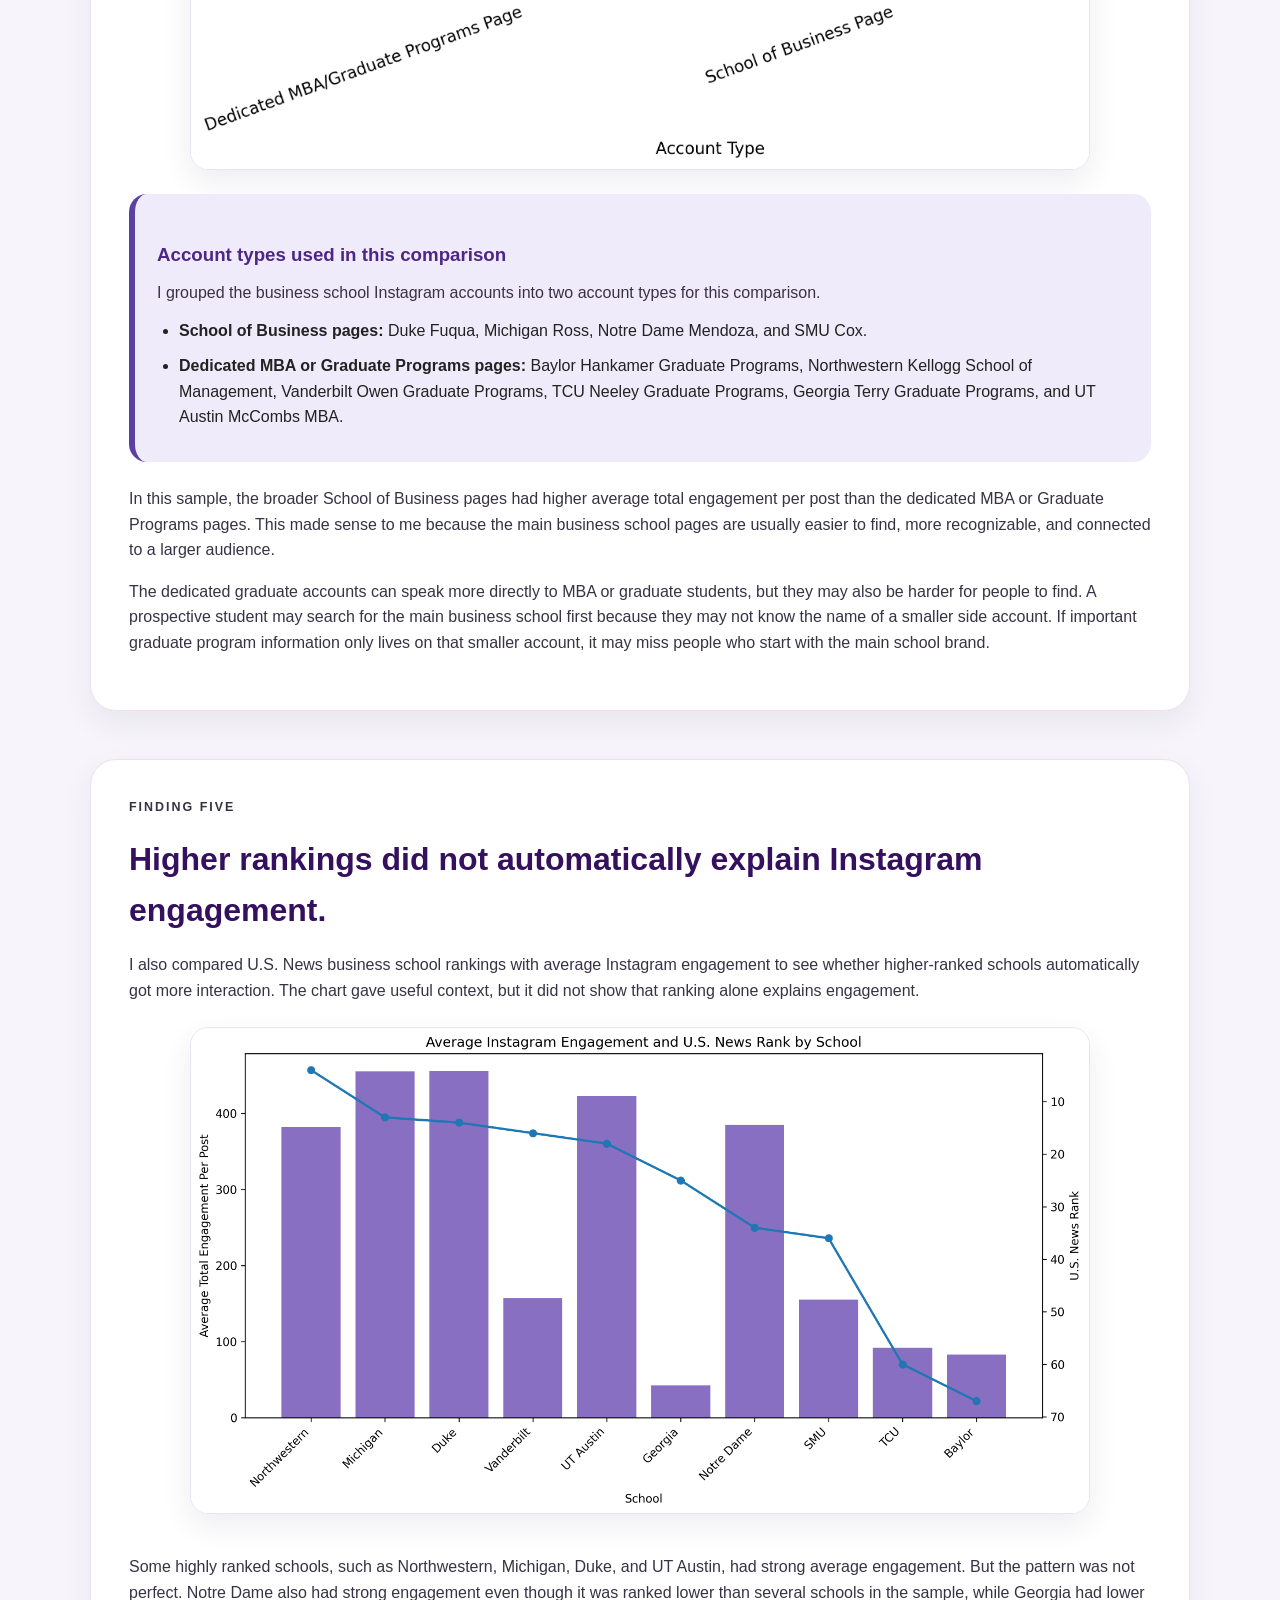
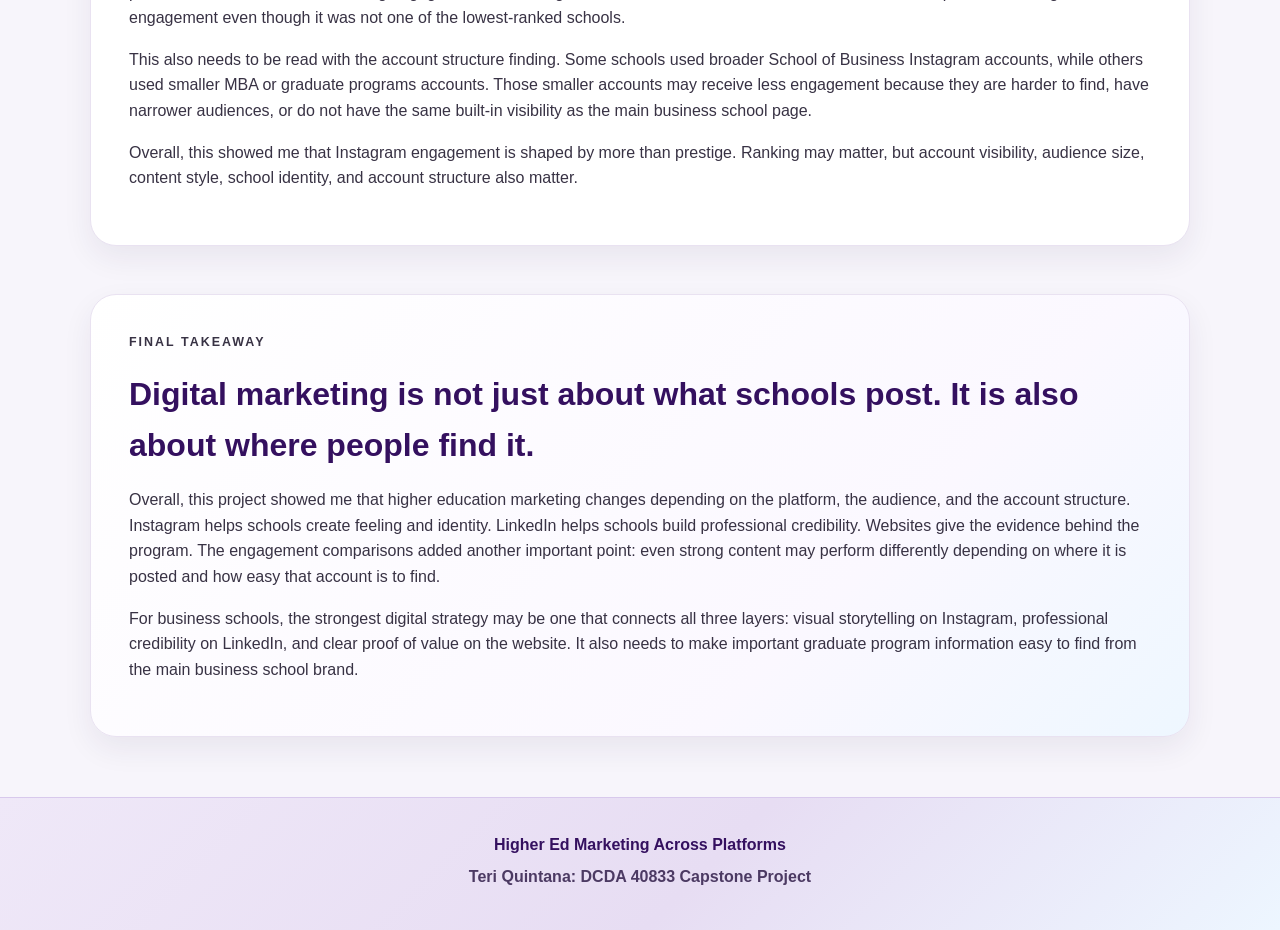
==== commit 128f96cf: "fixing the nav bar on each page and adding a source page" ====
--- a/findings.html
+++ b/findings.html
@@ -12,12 +12,13 @@
     <nav class="navbar">
       <a href="index.html" class="logo">Higher Ed Marketing</a>
       <ul class="nav-links">
-      <li><a href="index.html" class="active">Home</a></li>
+      <li><a href="index.html">Home</a></li>
       <li><a href="methodology.html">Methodology</a></li>
       <li><a href="instagram.html">Instagram</a></li>
       <li><a href="linkedin.html">LinkedIn</a></li>
       <li><a href="websites.html">Websites</a></li>
       <li><a href="findings.html" class="active">Findings</a></li>
+      <li><a href="sources.html">Sources</a></li>
       </ul>
     </nav>
   </header>
--- a/style.css
+++ b/style.css
@@ -1,10 +1,6 @@
-/* ===============================
-   Capstone Final Project Styles
-   Higher Ed Marketing Across Platforms
-   Clean fixed version
-   =============================== */
-
-/* ---------- Global Reset ---------- */
+/* Capstone styles */
+
+/* Setup */
 
 * {
   box-sizing: border-box;
@@ -33,7 +29,7 @@
   margin: 0 auto;
 }
 
-/* ---------- Header / Navigation ---------- */
+/* Nav */
 
 .site-header {
   width: 100%;
@@ -94,7 +90,7 @@
   background: #f3eefb;
 }
 
-/* ---------- Hero ---------- */
+/* Home hero */
 
 .hero-ombre {
   width: min(1100px, calc(100% - 48px));
@@ -160,7 +156,7 @@
   box-shadow: 0 14px 28px rgba(92, 63, 163, 0.24);
 }
 
-/* ---------- Page Hero ---------- */
+/* Page intro */
 
 .page-hero {
   width: min(1100px, calc(100% - 48px));
@@ -185,7 +181,7 @@
   font-size: 1.08rem;
 }
 
-/* ---------- Cards / Content Blocks ---------- */
+/* Cards and sections */
 
 .card-grid {
   width: min(1100px, calc(100% - 48px));
@@ -250,14 +246,14 @@
   margin-bottom: 10px;
 }
 
-/* ---------- Soft Ombre Boxes ---------- */
+/* Soft ombre */
 
 .soft-ombre-box,
 .soft-ombre-card {
   background: linear-gradient(135deg, #ffffff 0%, #fbf8ff 68%, #eef7ff 100%);
 }
 
-/* ---------- Highlight Box ---------- */
+/* Highlight box */
 
 .highlight-box {
   background: #f0ebfa;
@@ -271,7 +267,7 @@
   margin-bottom: 0;
 }
 
-/* ---------- Chart Images ---------- */
+/* Charts */
 
 .chart-image {
   width: 100%;
@@ -283,7 +279,7 @@
   box-shadow: 0 12px 30px rgba(44, 30, 70, 0.08);
 }
 
-/* ---------- School Pills ---------- */
+/* School pills */
 
 .school-pill-grid {
   display: flex;
@@ -359,7 +355,7 @@
   border: 3px solid #B3A369;
 }
 
-/* ---------- Comparison Cards ---------- */
+/* Comparison cards */
 
 .comparison-card-grid {
   display: grid;
@@ -387,13 +383,14 @@
   margin-bottom: 0;
 }
 
-/* ---------- School Group Blocks ---------- */
+/* School groups */
 
 .school-group-block {
   margin-top: 36px;
   padding-top: 28px;
   border-top: 1px solid #e9e2f1;
 }
+
 .school-group-block:first-of-type {
   border-top: none;
   padding-top: 0;
@@ -412,7 +409,7 @@
   margin-bottom: 22px;
 }
 
-/* ---------- School Showcase Cards ---------- */
+/* School cards */
 
 .school-showcase-grid {
   display: grid;
@@ -459,7 +456,7 @@
   font-weight: 900;
 }
 
-/* ---------- School Ribbon Colors ---------- */
+/* School colors */
 
 .baylor-card {
   border-top-color: #154734;
@@ -501,7 +498,7 @@
   border-top-color: #B3A369;
 }
 
-/* ---------- School Title Colors ---------- */
+/* School title colors */
 
 .baylor-card h3 {
   color: #154734;
@@ -543,7 +540,7 @@
   color: #000000;
 }
 
-/* ---------- School Bullet Colors ---------- */
+/* School bullets */
 
 .baylor-card .school-details li::before {
   color: #154734;
@@ -585,7 +582,7 @@
   color: #B3A369;
 }
 
-/* ---------- Website Graphic ---------- */
+/* Website graphic */
 
 .website-graphic {
   width: 100%;
@@ -597,7 +594,7 @@
   box-shadow: 0 14px 34px rgba(44, 30, 70, 0.08);
 }
 
-/* ---------- Word Wall ---------- */
+/* Word wall */
 
 .word-wall {
   display: flex;
@@ -628,307 +625,7 @@
   background: #eef7ff;
 }
 
-/* ---------- Website Award Winners ---------- */
-
-.award-list {
-  display: grid;
-  gap: 20px;
-  margin-top: 24px;
-}
-
-.award-item {
-  display: flex;
-  gap: 18px;
-  align-items: flex-start;
-  background: #ffffff;
-  border-radius: 20px;
-  padding: 22px;
-  box-shadow: 0 10px 24px rgba(44, 30, 70, 0.06);
-  border-left: 6px solid #5c3fa3;
-}
-/* ---------- Website Award Winners ---------- */
-
-.award-list {
-  display: grid;
-  gap: 20px;
-  margin-top: 24px;
-}
-
-.award-item {
-  position: relative;
-  background: #ffffff;
-  border-radius: 20px;
-  padding: 24px 24px 22px;
-  box-shadow: 0 10px 24px rgba(44, 30, 70, 0.06);
-  border-left: 6px solid #5c3fa3;
-}
-
-.winner-tag {
-  position: absolute;
-  top: 18px;
-  right: 18px;
-  background: #f3eefb;
-  color: #5c3fa3;
-  border: 1px solid #d8c9ec;
-  border-radius: 999px;
-  padding: 6px 12px;
-  font-size: 0.78rem;
-  font-weight: 800;
-}
-
-.award-category {
-  color: #5c3fa3;
-  font-size: 0.88rem;
-  font-weight: 800;
-  text-transform: uppercase;
-  letter-spacing: 1px;
-  margin-bottom: 8px;
-}
-
-.award-item h3 {
-  color: #34105f;
-  font-size: 1.3rem;
-  margin-top: 0;
-  margin-bottom: 8px;
-}
-
-.award-item p {
-  color: #4c4558;
-  margin-bottom: 0;
-  max-width: 90%;
-}
-.award-item h3 {
-  color: #5c3fa3;
-  font-size: 0.95rem;
-  margin-top: 0;
-  margin-bottom: 6px;
-  text-transform: uppercase;
-  letter-spacing: 1px;
-}
-
-.award-item h4 {
-  color: #34105f;
-  font-size: 1.25rem;
-  margin-bottom: 8px;
-}
-
-.award-item p {
-  margin-bottom: 0;
-  color: #4c4558;
-}
-
-/* ---------- Website Observation List ---------- */
-
-.observation-list {
-  display: grid;
-  gap: 18px;
-  margin-top: 24px;
-}
-
-.observation-item {
-  background: #ffffff;
-  border-left: 6px solid #5c3fa3;
-  border-radius: 18px;
-  padding: 20px 22px;
-  box-shadow: 0 10px 24px rgba(44, 30, 70, 0.06);
-}
-
-.observation-item h3 {
-  color: #34105f;
-  margin-top: 0;
-  margin-bottom: 8px;
-}
-
-.observation-item p {
-  margin-bottom: 0;
-}
-
-/* ---------- Mapbox Section ---------- */
-
-.map-section {
-  width: min(1100px, calc(100% - 48px));
-  margin: 48px auto;
-  padding: 38px;
-  background: #ffffff;
-  border-radius: 26px;
-  border: 1px solid #e9e2f1;
-  box-shadow: 0 12px 30px rgba(44, 30, 70, 0.07);
-}
-
-.map-section h2 {
-  color: #34105f;
-  font-size: 2rem;
-  margin-bottom: 12px;
-}
-
-.map-section p {
-  color: #383244;
-  margin-bottom: 22px;
-}
-
-#map {
-  width: 100%;
-  height: 520px;
-  min-height: 520px;
-  border-radius: 24px;
-  overflow: hidden;
-  box-shadow: 0 18px 45px rgba(0, 0, 0, 0.16);
-  border: 1px solid #ded6ea;
-}
-
-.mapboxgl-popup-content {
-  font-family: Arial, Helvetica, sans-serif;
-  border-radius: 14px;
-  padding: 14px;
-  box-shadow: 0 10px 28px rgba(0, 0, 0, 0.18);
-}
-
-.mapboxgl-popup-content h3 {
-  color: #34105f;
-  margin-bottom: 6px;
-  font-size: 1rem;
-}
-
-.mapboxgl-popup-content p {
-  margin: 0;
-  color: #383244;
-  font-size: 0.9rem;
-}
-
-/* ---------- Tables ---------- */
-
-.table-wrap {
-  width: 100%;
-  overflow-x: auto;
-  margin-top: 20px;
-}
-
-table {
-  width: 100%;
-  border-collapse: collapse;
-  background: #ffffff;
-}
-
-th {
-  background: #5c3fa3;
-  color: #ffffff;
-  text-align: left;
-  padding: 12px;
-}
-
-td {
-  padding: 12px;
-  border-bottom: 1px solid #e7e1ef;
-}
-
-tr:nth-child(even) {
-  background: #faf8fd;
-}
-
-/* ---------- Footer ---------- */
-
-.site-footer {
-  margin-top: 60px;
-  padding: 34px 24px;
-  background: linear-gradient(135deg, #efe8f8 0%, #e7ddf3 55%, #edf6ff 100%);
-  color: #34105f;
-  text-align: center;
-  border-top: 1px solid #d8c9ec;
-}
-
-.site-footer p {
-  margin-bottom: 6px;
-  color: #4c3a63;
-  font-weight: 600;
-}
-
-.site-footer p:first-child {
-  color: #34105f;
-  font-weight: 800;
-}
-
-/* ---------- Responsive Design ---------- */
-
-@media (max-width: 850px) {
-  .navbar {
-    align-items: flex-start;
-    flex-direction: column;
-  }
-
-  .nav-links {
-    justify-content: flex-start;
-    gap: 10px;
-  }
-
-  .hero-ombre {
-    padding: 54px 28px;
-    border-radius: 24px;
-  }
-
-  .card-grid {
-    grid-template-columns: 1fr;
-  }
-
-  .comparison-card-grid {
-    grid-template-columns: 1fr;
-  }
-
-  .school-showcase-grid {
-    grid-template-columns: 1fr;
-  }
-
-  .content-section,
-  .map-section,
-  .page-hero {
-    padding: 28px;
-  }
-
-  .award-item {
-    flex-direction: column;
-  }
-
-  #map {
-    height: 420px;
-    min-height: 420px;
-  }
-}
-
-@media (max-width: 520px) {
-  .navbar,
-  .hero-ombre,
-  .content-section,
-  .map-section,
-  .page-hero,
-  .card-grid,
-  .school-pill-grid {
-    width: min(100% - 28px, 1100px);
-  }
-
-  .hero-ombre h1,
-  .page-hero h1 {
-    font-size: 2.1rem;
-  }
-
-  .content-section h2,
-  .map-section h2 {
-    font-size: 1.65rem;
-  }
-
-  .hero-text {
-    font-size: 1rem;
-  }
-
-  .hero-buttons a {
-    width: 100%;
-    text-align: center;
-  }
-
-  .website-graphic {
-    border-radius: 16px;
-  }
-}
-/* ---------- Website Standout Section ---------- */
-/* ---------- Website Standout Section ---------- */
+/* Website standouts */
 
 .award-list {
   display: grid;
@@ -981,7 +678,219 @@
   margin-bottom: 0;
   max-width: 900px;
 }
-/* ---------- Methodology Process Steps ---------- */
+
+/* Website notes */
+
+.observation-list {
+  display: grid;
+  gap: 18px;
+  margin-top: 24px;
+}
+
+.observation-item {
+  background: #ffffff;
+  border-left: 6px solid #5c3fa3;
+  border-radius: 18px;
+  padding: 20px 22px;
+  box-shadow: 0 10px 24px rgba(44, 30, 70, 0.06);
+}
+
+.observation-item h3 {
+  color: #34105f;
+  margin-top: 0;
+  margin-bottom: 8px;
+}
+
+.observation-item p {
+  margin-bottom: 0;
+}
+
+/* Map */
+
+.map-section {
+  width: min(1100px, calc(100% - 48px));
+  margin: 48px auto;
+  padding: 38px;
+  background: #ffffff;
+  border-radius: 26px;
+  border: 1px solid #e9e2f1;
+  box-shadow: 0 12px 30px rgba(44, 30, 70, 0.07);
+}
+
+.map-section h2 {
+  color: #34105f;
+  font-size: 2rem;
+  margin-bottom: 12px;
+}
+
+.map-section p {
+  color: #383244;
+  margin-bottom: 22px;
+}
+
+#map {
+  width: 100%;
+  height: 520px;
+  min-height: 520px;
+  border-radius: 24px;
+  overflow: hidden;
+  box-shadow: 0 18px 45px rgba(0, 0, 0, 0.16);
+  border: 1px solid #ded6ea;
+}
+
+.mapboxgl-popup-content {
+  font-family: Arial, Helvetica, sans-serif;
+  border-radius: 14px;
+  padding: 14px;
+  box-shadow: 0 10px 28px rgba(0, 0, 0, 0.18);
+}
+
+.mapboxgl-popup-content h3 {
+  color: #34105f;
+  margin-bottom: 6px;
+  font-size: 1rem;
+}
+
+.mapboxgl-popup-content p {
+  margin: 0;
+  color: #383244;
+  font-size: 0.9rem;
+}
+
+/* Tables */
+
+.table-wrap {
+  width: 100%;
+  overflow-x: auto;
+  margin-top: 20px;
+}
+
+table {
+  width: 100%;
+  border-collapse: collapse;
+  background: #ffffff;
+}
+
+th {
+  background: #5c3fa3;
+  color: #ffffff;
+  text-align: left;
+  padding: 12px;
+}
+
+td {
+  padding: 12px;
+  border-bottom: 1px solid #e7e1ef;
+}
+
+tr:nth-child(even) {
+  background: #faf8fd;
+}
+
+/* Footer */
+
+.site-footer {
+  margin-top: 60px;
+  padding: 34px 24px;
+  background: linear-gradient(135deg, #efe8f8 0%, #e7ddf3 55%, #edf6ff 100%);
+  color: #34105f;
+  text-align: center;
+  border-top: 1px solid #d8c9ec;
+}
+
+.site-footer p {
+  margin-bottom: 6px;
+  color: #4c3a63;
+  font-weight: 600;
+}
+
+.site-footer p:first-child {
+  color: #34105f;
+  font-weight: 800;
+}
+
+/* Mobile layout */
+
+@media (max-width: 850px) {
+  .navbar {
+    align-items: flex-start;
+    flex-direction: column;
+  }
+
+  .nav-links {
+    justify-content: flex-start;
+    gap: 10px;
+  }
+
+  .hero-ombre {
+    padding: 54px 28px;
+    border-radius: 24px;
+  }
+
+  .card-grid {
+    grid-template-columns: 1fr;
+  }
+
+  .comparison-card-grid {
+    grid-template-columns: 1fr;
+  }
+
+  .school-showcase-grid {
+    grid-template-columns: 1fr;
+  }
+
+  .content-section,
+  .map-section,
+  .page-hero {
+    padding: 28px;
+  }
+
+  .award-item {
+    flex-direction: column;
+  }
+
+  #map {
+    height: 420px;
+    min-height: 420px;
+  }
+}
+
+@media (max-width: 520px) {
+  .navbar,
+  .hero-ombre,
+  .content-section,
+  .map-section,
+  .page-hero,
+  .card-grid,
+  .school-pill-grid {
+    width: min(100% - 28px, 1100px);
+  }
+
+  .hero-ombre h1,
+  .page-hero h1 {
+    font-size: 2.1rem;
+  }
+
+  .content-section h2,
+  .map-section h2 {
+    font-size: 1.65rem;
+  }
+
+  .hero-text {
+    font-size: 1rem;
+  }
+
+  .hero-buttons a {
+    width: 100%;
+    text-align: center;
+  }
+
+  .website-graphic {
+    border-radius: 16px;
+  }
+}
+
+/* Methodology steps */
 
 .process-steps {
   display: grid;
@@ -1027,6 +936,9 @@
     grid-template-columns: 1fr;
   }
 }
+
+/* Extra chart spacing */
+
 .chart-spacing {
   margin-bottom: 40px;
 }
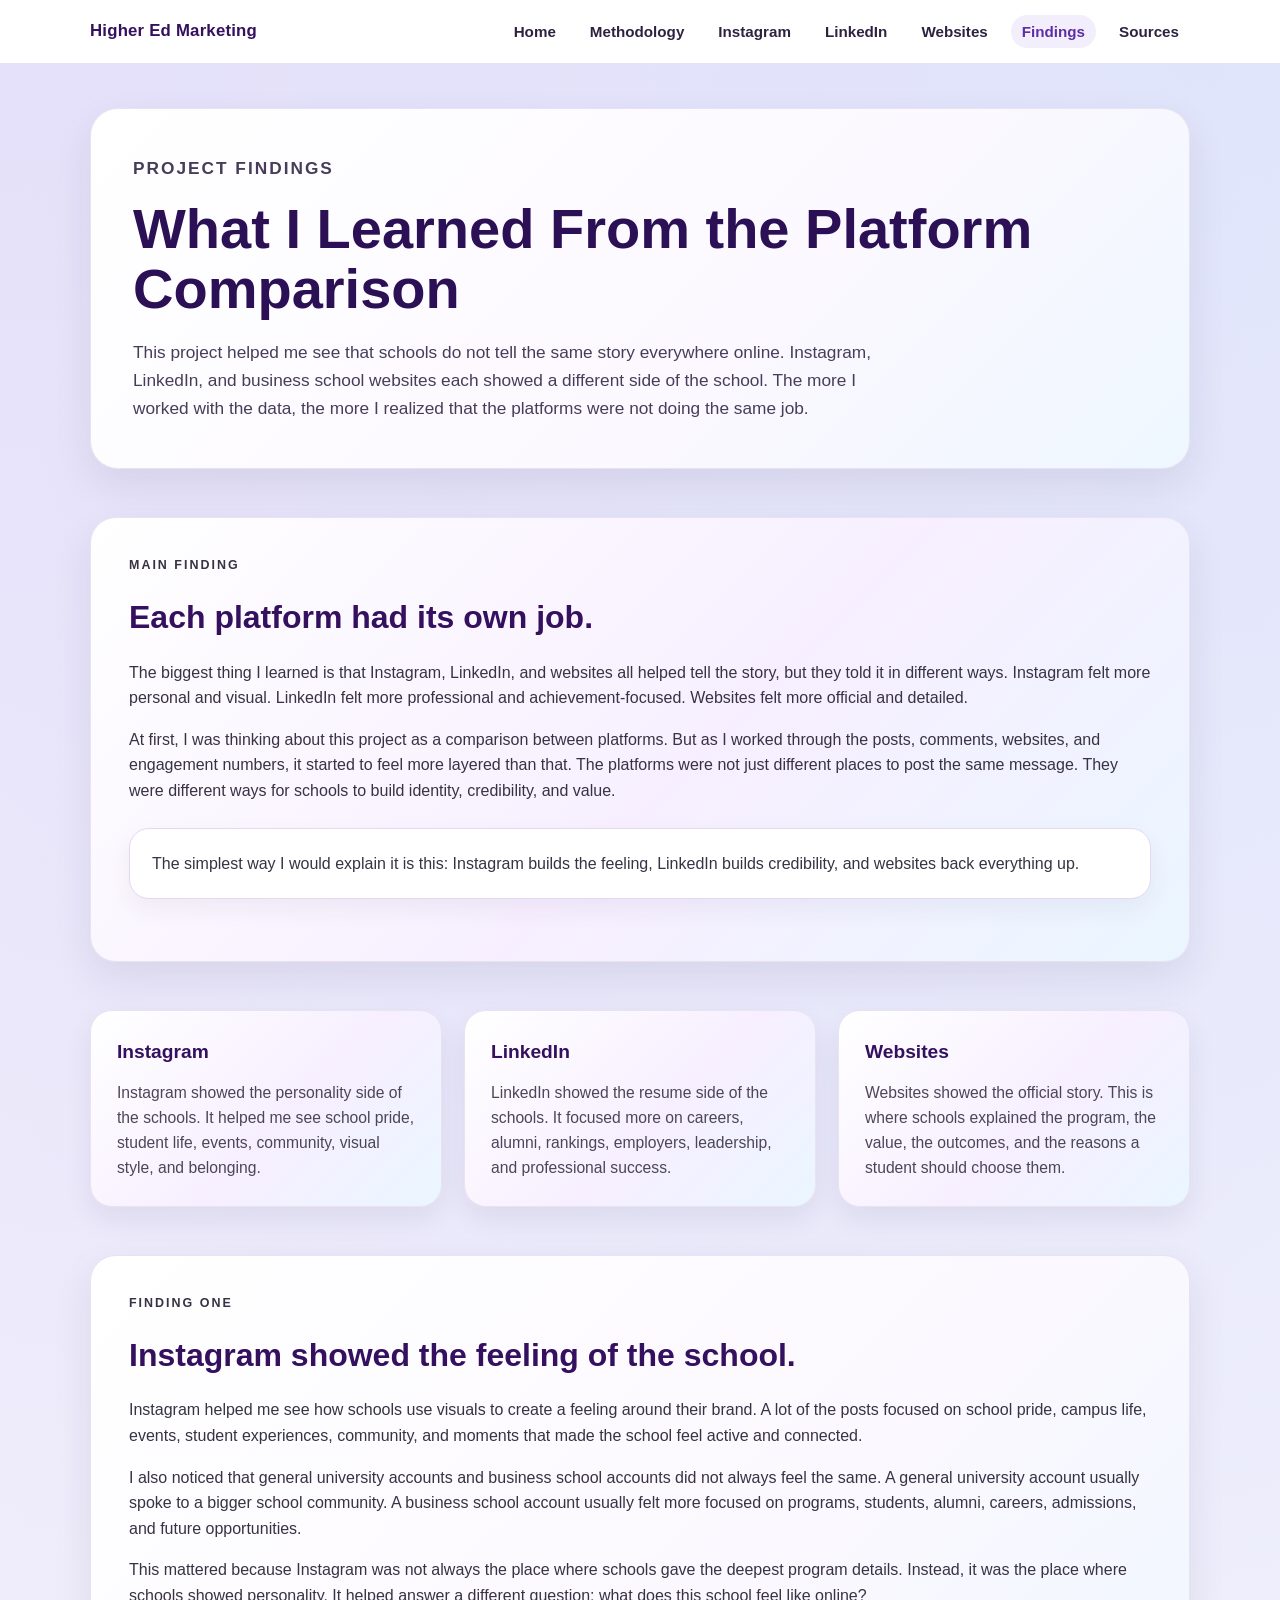
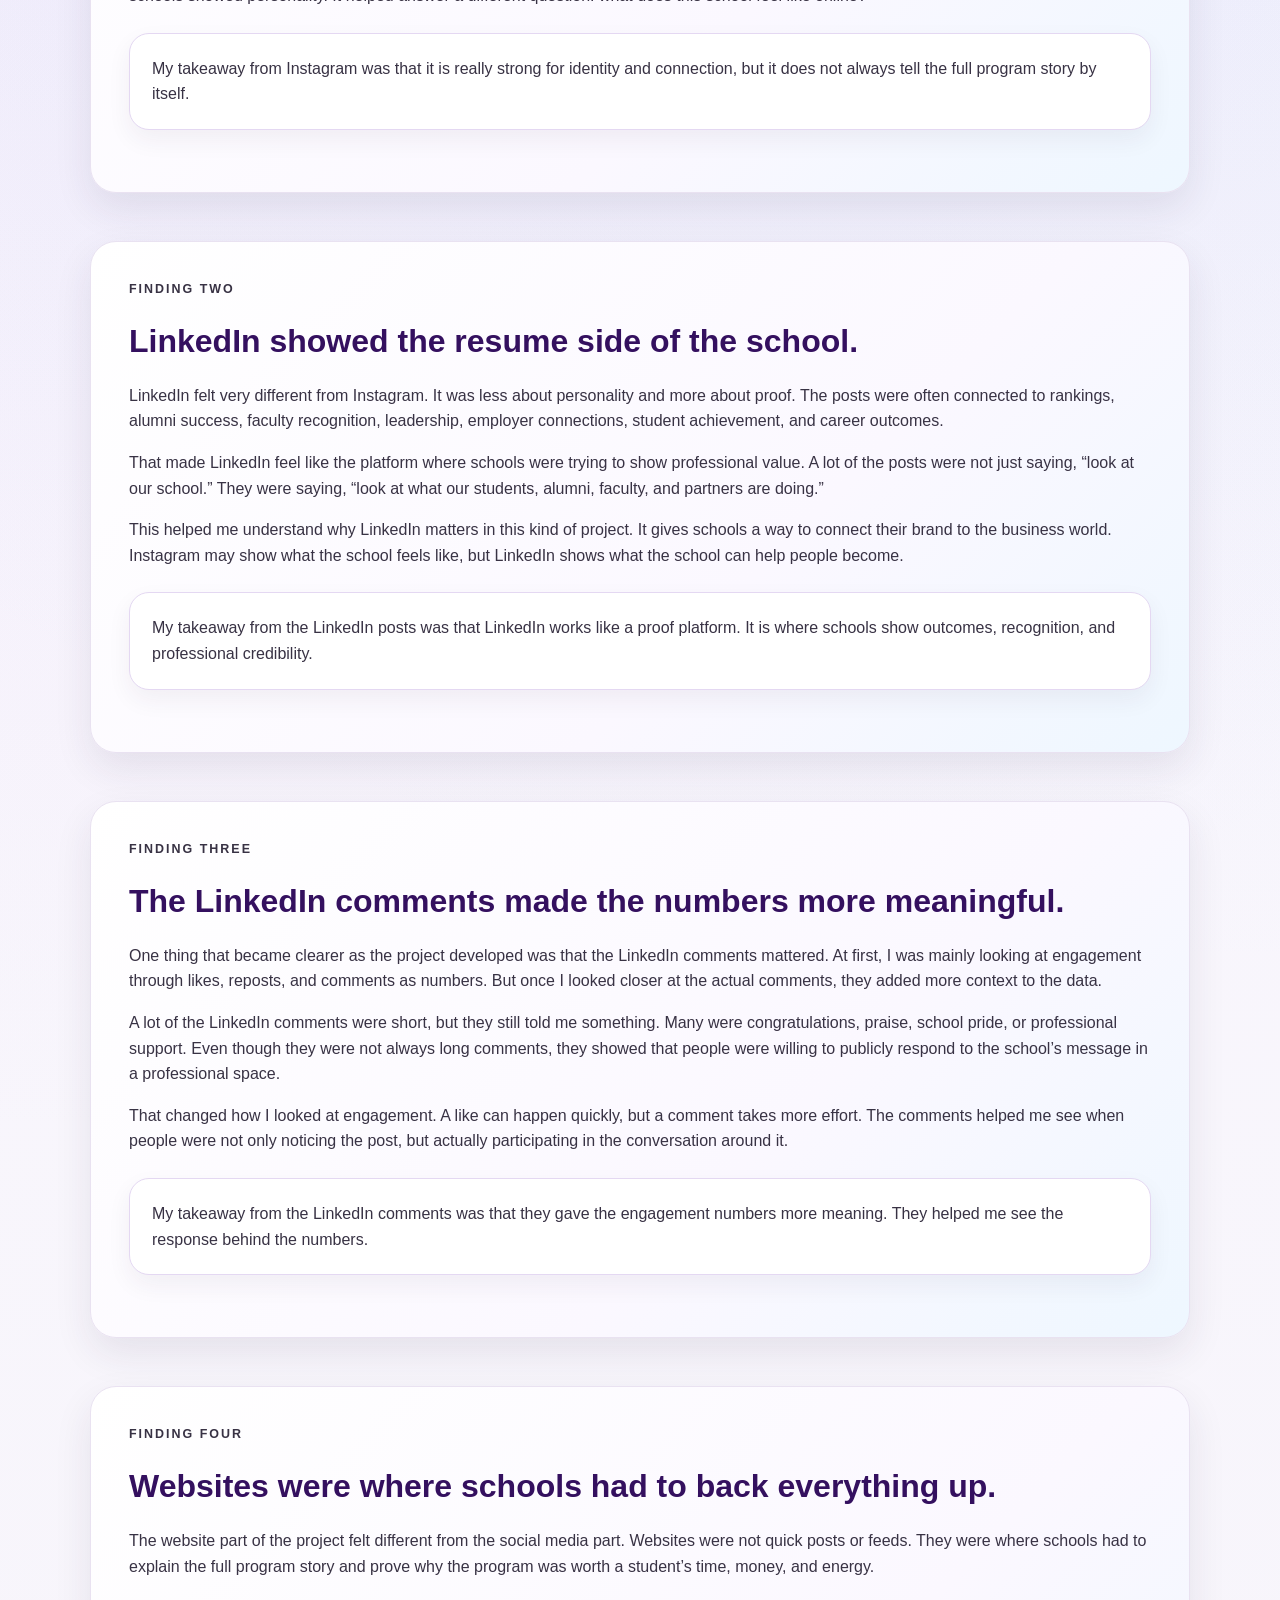
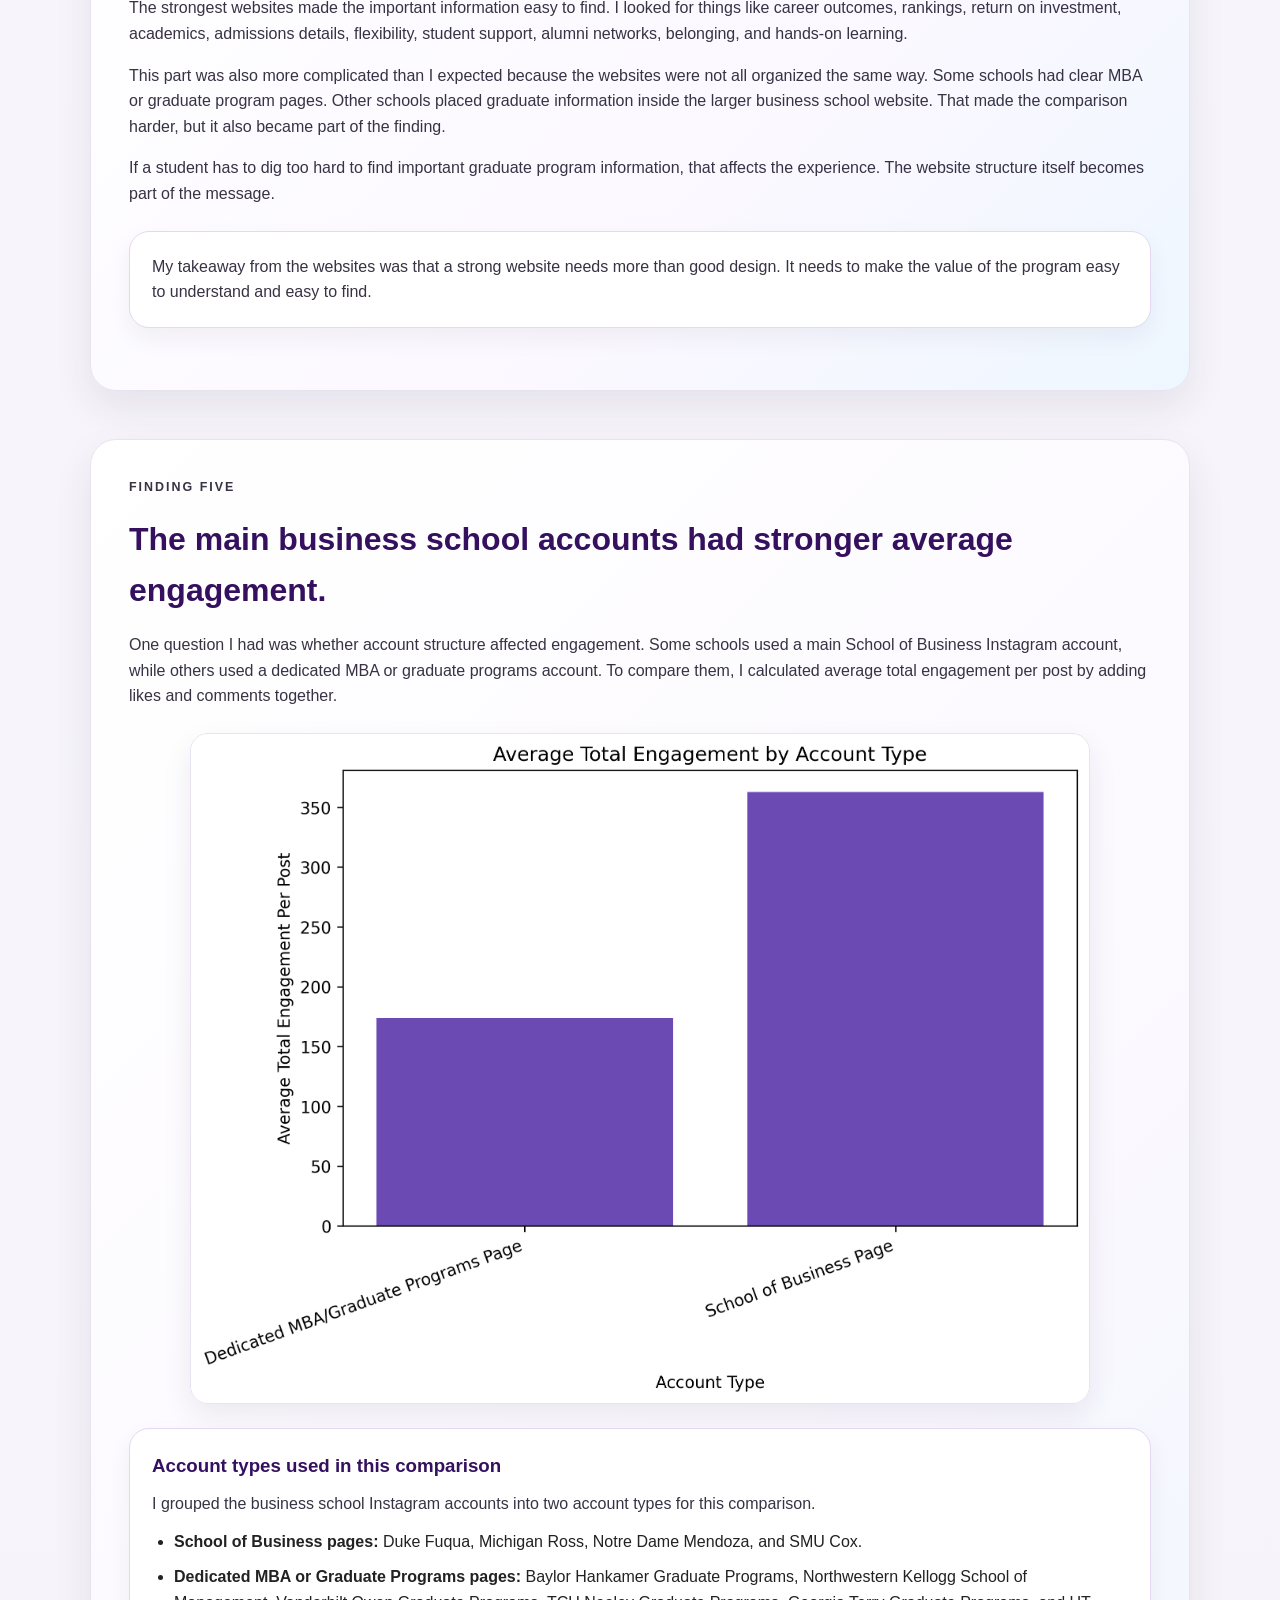
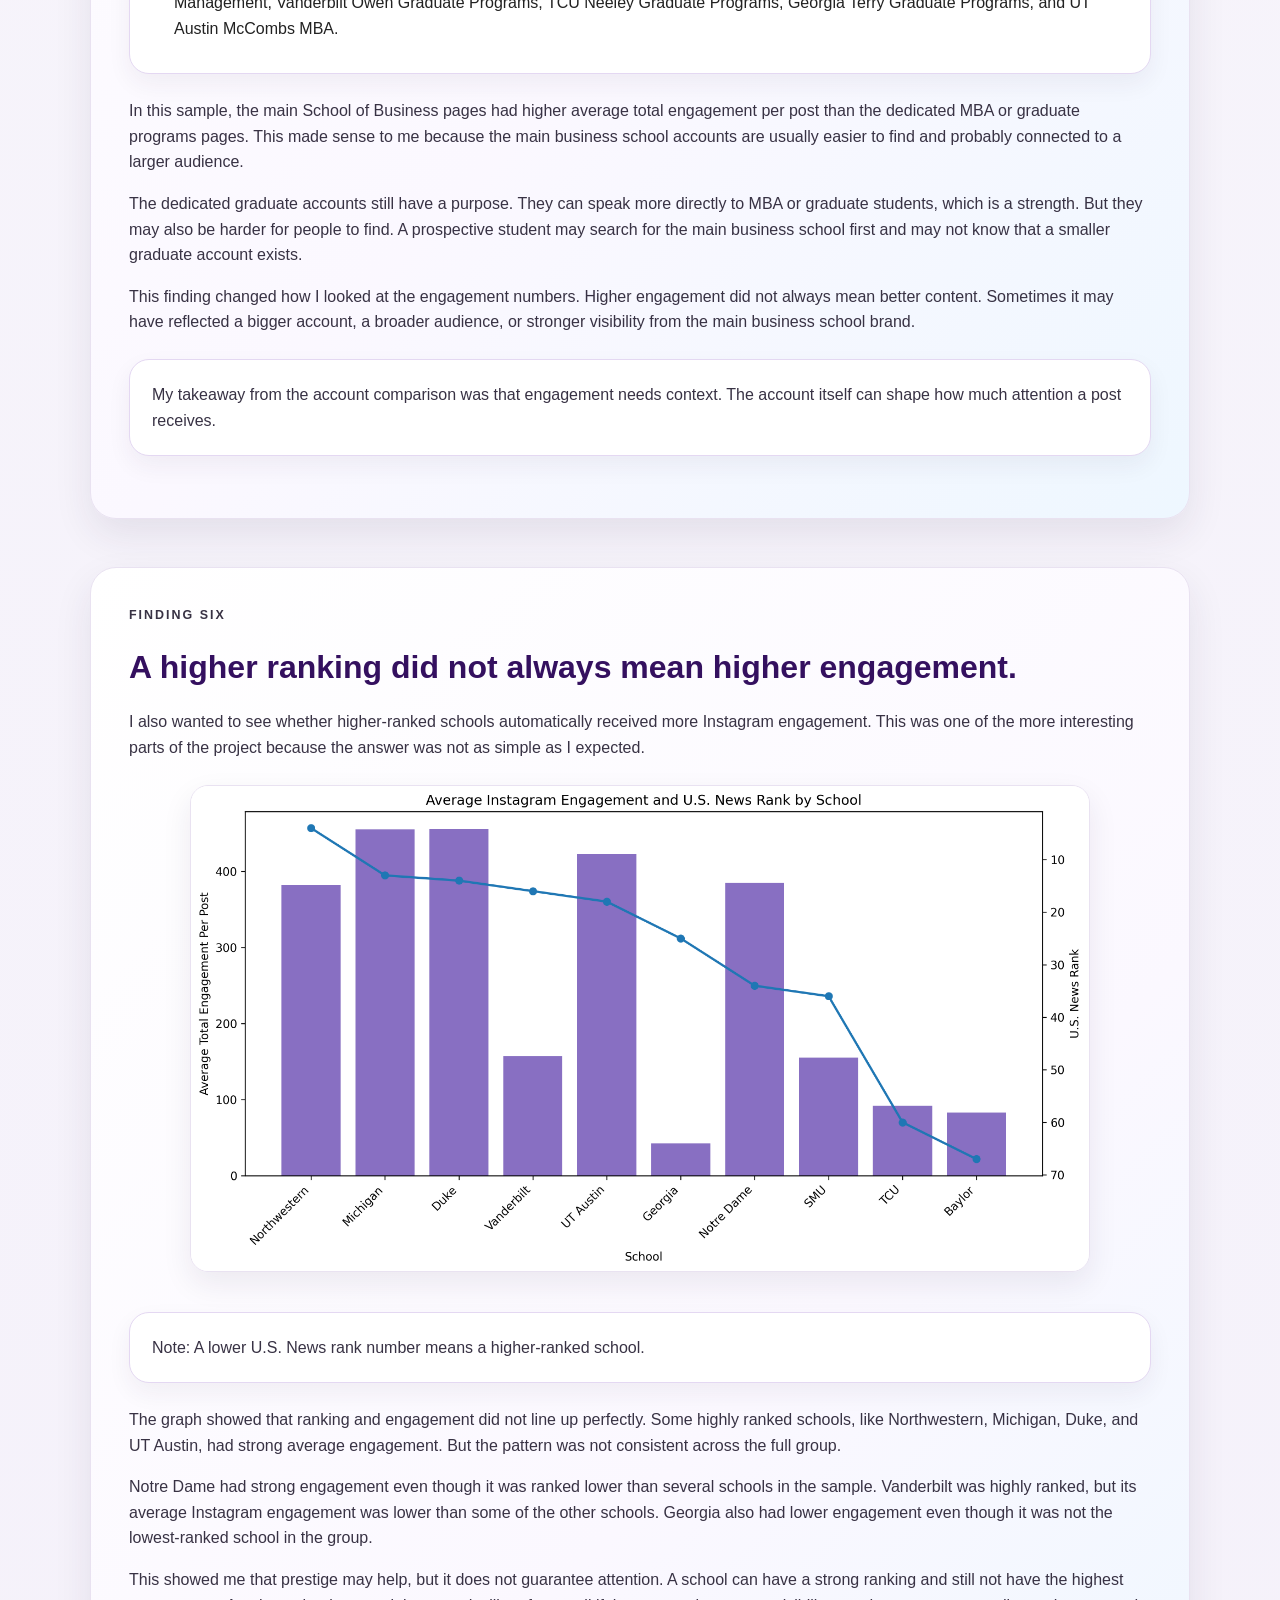
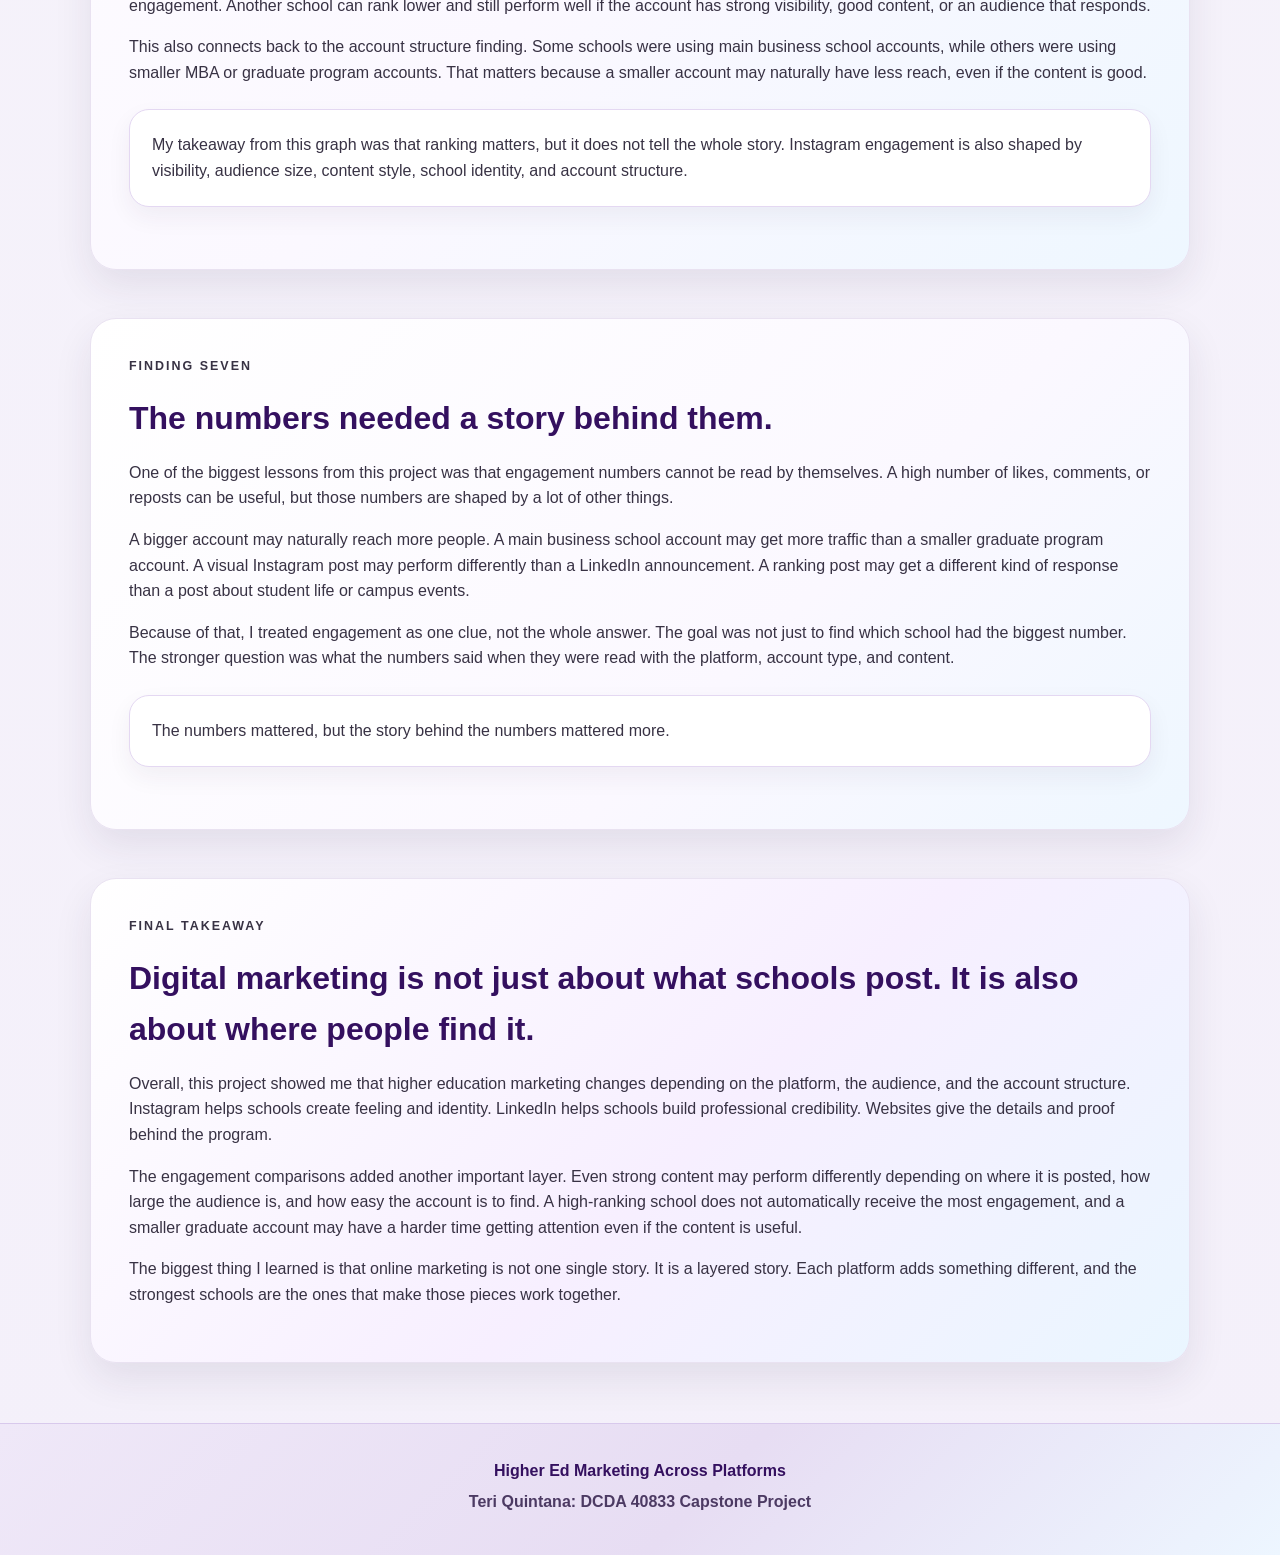
==== commit 00f3064e: "source text and cleaned design" ====
--- a/findings.html
+++ b/findings.html
@@ -12,41 +12,49 @@
     <nav class="navbar">
       <a href="index.html" class="logo">Higher Ed Marketing</a>
       <ul class="nav-links">
-      <li><a href="index.html">Home</a></li>
-      <li><a href="methodology.html">Methodology</a></li>
-      <li><a href="instagram.html">Instagram</a></li>
-      <li><a href="linkedin.html">LinkedIn</a></li>
-      <li><a href="websites.html">Websites</a></li>
-      <li><a href="findings.html" class="active">Findings</a></li>
-      <li><a href="sources.html">Sources</a></li>
+        <li><a href="index.html">Home</a></li>
+        <li><a href="methodology.html">Methodology</a></li>
+        <li><a href="instagram.html">Instagram</a></li>
+        <li><a href="linkedin.html">LinkedIn</a></li>
+        <li><a href="websites.html">Websites</a></li>
+        <li><a href="findings.html" class="active">Findings</a></li>
+        <li><a href="sources.html">Sources</a></li>
       </ul>
     </nav>
   </header>
 
   <section class="page-hero">
     <p class="eyebrow">Project Findings</p>
-    <h1>What the Platform Comparison Shows</h1>
-    <p>
-      This project showed me that universities and business schools do not tell the same story
-      everywhere online. Instagram, LinkedIn, and business school websites each seem to do a
-      different job in how schools present themselves.
+    <h1>What I Learned From the Platform Comparison</h1>
+    <p>
+      This project helped me see that schools do not tell the same story everywhere online.
+      Instagram, LinkedIn, and business school websites each showed a different side of the
+      school. The more I worked with the data, the more I realized that the platforms were not
+      doing the same job.
     </p>
   </section>
 
   <section class="content-section soft-ombre-box">
     <p class="eyebrow">Main Finding</p>
-    <h2>Schools change their message depending on the platform.</h2>
-    <p>
-      Across the project, Instagram, LinkedIn, and business school websites each had a different
-      purpose. Instagram felt more visual and personal. LinkedIn felt more professional and focused
-      on achievement. Business school websites were where schools gave the full program details and
-      tried to prove the value of the degree.
+    <h2>Each platform had its own job.</h2>
+
+    <p>
+      The biggest thing I learned is that Instagram, LinkedIn, and websites all helped tell the
+      story, but they told it in different ways. Instagram felt more personal and visual. LinkedIn
+      felt more professional and achievement-focused. Websites felt more official and detailed.
+    </p>
+
+    <p>
+      At first, I was thinking about this project as a comparison between platforms. But as I worked
+      through the posts, comments, websites, and engagement numbers, it started to feel more layered
+      than that. The platforms were not just different places to post the same message. They were
+      different ways for schools to build identity, credibility, and value.
     </p>
 
     <div class="highlight-box">
       <p>
         The simplest way I would explain it is this: Instagram builds the feeling, LinkedIn builds
-        credibility, and websites prove the value.
+        credibility, and websites back everything up.
       </p>
     </div>
   </section>
@@ -55,88 +63,165 @@
     <div class="card soft-ombre-card">
       <h3>Instagram</h3>
       <p>
-        Instagram helped me see the personality side of the schools through campus life, community,
-        student experience, and belonging.
+        Instagram showed the personality side of the schools. It helped me see school pride, student
+        life, events, community, visual style, and belonging.
       </p>
     </div>
 
     <div class="card soft-ombre-card">
       <h3>LinkedIn</h3>
       <p>
-        LinkedIn showed the more professional side, with posts about alumni success, rankings,
-        employer connections, leadership, and career value.
+        LinkedIn showed the resume side of the schools. It focused more on careers, alumni, rankings,
+        employers, leadership, and professional success.
       </p>
     </div>
 
     <div class="card soft-ombre-card">
       <h3>Websites</h3>
       <p>
-        Websites gave the official program information, including outcomes, academics, rankings,
-        logistics, flexibility, and return on investment.
+        Websites showed the official story. This is where schools explained the program, the value,
+        the outcomes, and the reasons a student should choose them.
       </p>
     </div>
   </div>
 
   <section class="content-section">
     <p class="eyebrow">Finding One</p>
-    <h2>Instagram builds personality, connection, and belonging.</h2>
-    <p>
-      The Instagram data helped me see how schools use visual posts to create a feeling around
-      the school. General university Instagram accounts often showed school spirit, student life,
-      events, and community. Business school Instagram accounts still used visual storytelling,
-      but they were more likely to connect the school to programs, careers, alumni, admissions,
-      and future opportunities.
-    </p>
-
-    <p>
-      This mattered because Instagram did not look the same across every account. A general
-      university account usually spoke to a broad school community, while a business school account
-      spoke to a more specific academic and professional audience.
-    </p>
+    <h2>Instagram showed the feeling of the school.</h2>
+
+    <p>
+      Instagram helped me see how schools use visuals to create a feeling around their brand. A lot
+      of the posts focused on school pride, campus life, events, student experiences, community, and
+      moments that made the school feel active and connected.
+    </p>
+
+    <p>
+      I also noticed that general university accounts and business school accounts did not always
+      feel the same. A general university account usually spoke to a bigger school community. A
+      business school account usually felt more focused on programs, students, alumni, careers,
+      admissions, and future opportunities.
+    </p>
+
+    <p>
+      This mattered because Instagram was not always the place where schools gave the deepest program
+      details. Instead, it was the place where schools showed personality. It helped answer a different
+      question: what does this school feel like online?
+    </p>
+
+    <div class="highlight-box">
+      <p>
+        My takeaway from Instagram was that it is really strong for identity and connection, but it
+        does not always tell the full program story by itself.
+      </p>
+    </div>
   </section>
 
   <section class="content-section">
     <p class="eyebrow">Finding Two</p>
-    <h2>LinkedIn focuses more on credibility and professional success.</h2>
-    <p>
-      LinkedIn worked differently from Instagram. Instead of focusing mostly on school personality
-      or student life, LinkedIn posts were more connected to reputation, rankings, leadership,
-      employers, alumni success, and career outcomes.
-    </p>
-
-    <p>
-      The LinkedIn comments were also useful because they showed how people responded in a
-      professional space. A lot of the comments were short and supportive, especially when schools
-      posted about achievements, careers, alumni, or congratulations.
-    </p>
+    <h2>LinkedIn showed the resume side of the school.</h2>
+
+    <p>
+      LinkedIn felt very different from Instagram. It was less about personality and more about proof.
+      The posts were often connected to rankings, alumni success, faculty recognition, leadership,
+      employer connections, student achievement, and career outcomes.
+    </p>
+
+    <p>
+      That made LinkedIn feel like the platform where schools were trying to show professional value.
+      A lot of the posts were not just saying, “look at our school.” They were saying, “look at what
+      our students, alumni, faculty, and partners are doing.”
+    </p>
+
+    <p>
+      This helped me understand why LinkedIn matters in this kind of project. It gives schools a way
+      to connect their brand to the business world. Instagram may show what the school feels like, but
+      LinkedIn shows what the school can help people become.
+    </p>
+
+    <div class="highlight-box">
+      <p>
+        My takeaway from the LinkedIn posts was that LinkedIn works like a proof platform. It is where
+        schools show outcomes, recognition, and professional credibility.
+      </p>
+    </div>
   </section>
 
   <section class="content-section">
     <p class="eyebrow">Finding Three</p>
-    <h2>Business school websites are where schools try to prove their value.</h2>
-    <p>
-      The website comparison showed me that business school websites are different from social
-      media. They are not feeds, and they are not just quick posts. They are where schools give
-      the full program story and try to help students decide if the program is worth their time,
-      money, and energy.
-    </p>
-
-    <p>
-      The strongest websites made the important details easy to see, including career outcomes,
-      ROI, network, culture, academics, hands-on experience, logistics, flexibility, belonging,
-      and opportunity. The website review helped me see that a strong business school website
-      needs both useful information and a feeling that the student could belong and succeed there.
-    </p>
+    <h2>The LinkedIn comments made the numbers more meaningful.</h2>
+
+    <p>
+      One thing that became clearer as the project developed was that the LinkedIn comments mattered.
+      At first, I was mainly looking at engagement through likes, reposts, and comments as numbers.
+      But once I looked closer at the actual comments, they added more context to the data.
+    </p>
+
+    <p>
+      A lot of the LinkedIn comments were short, but they still told me something. Many were
+      congratulations, praise, school pride, or professional support. Even though they were not always
+      long comments, they showed that people were willing to publicly respond to the school’s message
+      in a professional space.
+    </p>
+
+    <p>
+      That changed how I looked at engagement. A like can happen quickly, but a comment takes more
+      effort. The comments helped me see when people were not only noticing the post, but actually
+      participating in the conversation around it.
+    </p>
+
+    <div class="highlight-box">
+      <p>
+        My takeaway from the LinkedIn comments was that they gave the engagement numbers more meaning.
+        They helped me see the response behind the numbers.
+      </p>
+    </div>
   </section>
 
   <section class="content-section">
     <p class="eyebrow">Finding Four</p>
-    <h2>Main business school accounts had stronger average engagement.</h2>
-    <p>
-      One question I had was whether account structure affected engagement. Some schools used a
-      broader School of Business account, while others used a dedicated MBA or graduate programs
-      account. To compare them, I calculated average total engagement per post by adding likes
-      and comments together.
+    <h2>Websites were where schools had to back everything up.</h2>
+
+    <p>
+      The website part of the project felt different from the social media part. Websites were not
+      quick posts or feeds. They were where schools had to explain the full program story and prove
+      why the program was worth a student’s time, money, and energy.
+    </p>
+
+    <p>
+      The strongest websites made the important information easy to find. I looked for things like
+      career outcomes, rankings, return on investment, academics, admissions details, flexibility,
+      student support, alumni networks, belonging, and hands-on learning.
+    </p>
+
+    <p>
+      This part was also more complicated than I expected because the websites were not all organized
+      the same way. Some schools had clear MBA or graduate program pages. Other schools placed graduate
+      information inside the larger business school website. That made the comparison harder, but it
+      also became part of the finding.
+    </p>
+
+    <p>
+      If a student has to dig too hard to find important graduate program information, that affects
+      the experience. The website structure itself becomes part of the message.
+    </p>
+
+    <div class="highlight-box">
+      <p>
+        My takeaway from the websites was that a strong website needs more than good design. It needs
+        to make the value of the program easy to understand and easy to find.
+      </p>
+    </div>
+  </section>
+
+  <section class="content-section">
+    <p class="eyebrow">Finding Five</p>
+    <h2>The main business school accounts had stronger average engagement.</h2>
+
+    <p>
+      One question I had was whether account structure affected engagement. Some schools used a main
+      School of Business Instagram account, while others used a dedicated MBA or graduate programs
+      account. To compare them, I calculated average total engagement per post by adding likes and
+      comments together.
     </p>
 
     <img class="chart-image" src="images/engagement_by_account_type_chart.png" alt="Average total engagement by account type chart">
@@ -161,68 +246,136 @@
     </div>
 
     <p>
-      In this sample, the broader School of Business pages had higher average total engagement per
-      post than the dedicated MBA or Graduate Programs pages. This made sense to me because the main
-      business school pages are usually easier to find, more recognizable, and connected to a larger
-      audience.
-    </p>
-
-    <p>
-      The dedicated graduate accounts can speak more directly to MBA or graduate students, but they
-      may also be harder for people to find. A prospective student may search for the main business
-      school first because they may not know the name of a smaller side account. If important graduate
-      program information only lives on that smaller account, it may miss people who start with the
-      main school brand.
-    </p>
-  </section>
-
-  <section class="content-section">
-    <p class="eyebrow">Finding Five</p>
-    <h2>Higher rankings did not automatically explain Instagram engagement.</h2>
-    <p>
-      I also compared U.S. News business school rankings with average Instagram engagement to see
-      whether higher-ranked schools automatically got more interaction. The chart gave useful context,
-      but it did not show that ranking alone explains engagement.
-    </p>
-    
+      In this sample, the main School of Business pages had higher average total engagement per post
+      than the dedicated MBA or graduate programs pages. This made sense to me because the main
+      business school accounts are usually easier to find and probably connected to a larger audience.
+    </p>
+
+    <p>
+      The dedicated graduate accounts still have a purpose. They can speak more directly to MBA or
+      graduate students, which is a strength. But they may also be harder for people to find. A
+      prospective student may search for the main business school first and may not know that a smaller
+      graduate account exists.
+    </p>
+
+    <p>
+      This finding changed how I looked at the engagement numbers. Higher engagement did not always
+      mean better content. Sometimes it may have reflected a bigger account, a broader audience, or
+      stronger visibility from the main business school brand.
+    </p>
+
+    <div class="highlight-box">
+      <p>
+        My takeaway from the account comparison was that engagement needs context. The account itself
+        can shape how much attention a post receives.
+      </p>
+    </div>
+  </section>
+
+  <section class="content-section">
+    <p class="eyebrow">Finding Six</p>
+    <h2>A higher ranking did not always mean higher engagement.</h2>
+
+    <p>
+      I also wanted to see whether higher-ranked schools automatically received more Instagram
+      engagement. This was one of the more interesting parts of the project because the answer was
+      not as simple as I expected.
+    </p>
+
     <img class="chart-image chart-spacing" src="images/engagement_and_rank_combo_chart_flipped.png" alt="U.S. News ranking compared with average Instagram engagement chart">
-    <p>
-      Some highly ranked schools, such as Northwestern, Michigan, Duke, and UT Austin, had strong
-      average engagement. But the pattern was not perfect. Notre Dame also had strong engagement even
-      though it was ranked lower than several schools in the sample, while Georgia had lower engagement
-      even though it was not one of the lowest-ranked schools.
-    </p>
-
-    <p>
-      This also needs to be read with the account structure finding. Some schools used broader School
-      of Business Instagram accounts, while others used smaller MBA or graduate programs accounts.
-      Those smaller accounts may receive less engagement because they are harder to find, have narrower
-      audiences, or do not have the same built-in visibility as the main business school page.
-    </p>
-
-    <p>
-      Overall, this showed me that Instagram engagement is shaped by more than prestige. Ranking may
-      matter, but account visibility, audience size, content style, school identity, and account
-      structure also matter.
-    </p>
+
+    <div class="highlight-box">
+      <p>
+        Note: A lower U.S. News rank number means a higher-ranked school.
+      </p>
+    </div>
+
+    <p>
+      The graph showed that ranking and engagement did not line up perfectly. Some highly ranked
+      schools, like Northwestern, Michigan, Duke, and UT Austin, had strong average engagement. But
+      the pattern was not consistent across the full group.
+    </p>
+
+    <p>
+      Notre Dame had strong engagement even though it was ranked lower than several schools in the
+      sample. Vanderbilt was highly ranked, but its average Instagram engagement was lower than some
+      of the other schools. Georgia also had lower engagement even though it was not the lowest-ranked
+      school in the group.
+    </p>
+
+    <p>
+      This showed me that prestige may help, but it does not guarantee attention. A school can have a
+      strong ranking and still not have the highest engagement. Another school can rank lower and still
+      perform well if the account has strong visibility, good content, or an audience that responds.
+    </p>
+
+    <p>
+      This also connects back to the account structure finding. Some schools were using main business
+      school accounts, while others were using smaller MBA or graduate program accounts. That matters
+      because a smaller account may naturally have less reach, even if the content is good.
+    </p>
+
+    <div class="highlight-box">
+      <p>
+        My takeaway from this graph was that ranking matters, but it does not tell the whole story.
+        Instagram engagement is also shaped by visibility, audience size, content style, school identity,
+        and account structure.
+      </p>
+    </div>
+  </section>
+
+  <section class="content-section">
+    <p class="eyebrow">Finding Seven</p>
+    <h2>The numbers needed a story behind them.</h2>
+
+    <p>
+      One of the biggest lessons from this project was that engagement numbers cannot be read by
+      themselves. A high number of likes, comments, or reposts can be useful, but those numbers are
+      shaped by a lot of other things.
+    </p>
+
+    <p>
+      A bigger account may naturally reach more people. A main business school account may get more
+      traffic than a smaller graduate program account. A visual Instagram post may perform differently
+      than a LinkedIn announcement. A ranking post may get a different kind of response than a post
+      about student life or campus events.
+    </p>
+
+    <p>
+      Because of that, I treated engagement as one clue, not the whole answer. The goal was not just
+      to find which school had the biggest number. The stronger question was what the numbers said
+      when they were read with the platform, account type, and content.
+    </p>
+
+    <div class="highlight-box">
+      <p>
+        The numbers mattered, but the story behind the numbers mattered more.
+      </p>
+    </div>
   </section>
 
   <section class="content-section soft-ombre-box">
     <p class="eyebrow">Final Takeaway</p>
     <h2>Digital marketing is not just about what schools post. It is also about where people find it.</h2>
-    <p>
-      Overall, this project showed me that higher education marketing changes depending on the platform,
-      the audience, and the account structure. Instagram helps schools create feeling and identity.
-      LinkedIn helps schools build professional credibility. Websites give the evidence behind the
-      program. The engagement comparisons added another important point: even strong content may perform
-      differently depending on where it is posted and how easy that account is to find.
-    </p>
-
-    <p>
-      For business schools, the strongest digital strategy may be one that connects all three layers:
-      visual storytelling on Instagram, professional credibility on LinkedIn, and clear proof of value
-      on the website. It also needs to make important graduate program information easy to find from
-      the main business school brand.
+
+    <p>
+      Overall, this project showed me that higher education marketing changes depending on the
+      platform, the audience, and the account structure. Instagram helps schools create feeling and
+      identity. LinkedIn helps schools build professional credibility. Websites give the details and
+      proof behind the program.
+    </p>
+
+    <p>
+      The engagement comparisons added another important layer. Even strong content may perform
+      differently depending on where it is posted, how large the audience is, and how easy the account
+      is to find. A high-ranking school does not automatically receive the most engagement, and a
+      smaller graduate account may have a harder time getting attention even if the content is useful.
+    </p>
+
+    <p>
+      The biggest thing I learned is that online marketing is not one single story. It is a layered
+      story. Each platform adds something different, and the strongest schools are the ones that make
+      those pieces work together.
     </p>
   </section>
 
--- a/style.css
+++ b/style.css
@@ -279,6 +279,10 @@
   box-shadow: 0 12px 30px rgba(44, 30, 70, 0.08);
 }
 
+.chart-spacing {
+  margin-bottom: 40px;
+}
+
 /* School pills */
 
 .school-pill-grid {
@@ -355,6 +359,34 @@
   border: 3px solid #B3A369;
 }
 
+/* School pill playful wiggle */
+
+.school-pill {
+  transition: transform 0.2s ease, box-shadow 0.2s ease;
+}
+
+.school-pill:hover {
+  animation: pill-wiggle 0.35s ease;
+  box-shadow: 0 12px 24px rgba(44, 30, 70, 0.18);
+}
+
+@keyframes pill-wiggle {
+  0% {
+    transform: rotate(0deg) translateY(0);
+  }
+
+  30% {
+    transform: rotate(-2deg) translateY(-2px);
+  }
+
+  60% {
+    transform: rotate(2deg) translateY(-3px);
+  }
+
+  100% {
+    transform: rotate(0deg) translateY(-2px);
+  }
+}
 /* Comparison cards */
 
 .comparison-card-grid {
@@ -787,109 +819,6 @@
   background: #faf8fd;
 }
 
-/* Footer */
-
-.site-footer {
-  margin-top: 60px;
-  padding: 34px 24px;
-  background: linear-gradient(135deg, #efe8f8 0%, #e7ddf3 55%, #edf6ff 100%);
-  color: #34105f;
-  text-align: center;
-  border-top: 1px solid #d8c9ec;
-}
-
-.site-footer p {
-  margin-bottom: 6px;
-  color: #4c3a63;
-  font-weight: 600;
-}
-
-.site-footer p:first-child {
-  color: #34105f;
-  font-weight: 800;
-}
-
-/* Mobile layout */
-
-@media (max-width: 850px) {
-  .navbar {
-    align-items: flex-start;
-    flex-direction: column;
-  }
-
-  .nav-links {
-    justify-content: flex-start;
-    gap: 10px;
-  }
-
-  .hero-ombre {
-    padding: 54px 28px;
-    border-radius: 24px;
-  }
-
-  .card-grid {
-    grid-template-columns: 1fr;
-  }
-
-  .comparison-card-grid {
-    grid-template-columns: 1fr;
-  }
-
-  .school-showcase-grid {
-    grid-template-columns: 1fr;
-  }
-
-  .content-section,
-  .map-section,
-  .page-hero {
-    padding: 28px;
-  }
-
-  .award-item {
-    flex-direction: column;
-  }
-
-  #map {
-    height: 420px;
-    min-height: 420px;
-  }
-}
-
-@media (max-width: 520px) {
-  .navbar,
-  .hero-ombre,
-  .content-section,
-  .map-section,
-  .page-hero,
-  .card-grid,
-  .school-pill-grid {
-    width: min(100% - 28px, 1100px);
-  }
-
-  .hero-ombre h1,
-  .page-hero h1 {
-    font-size: 2.1rem;
-  }
-
-  .content-section h2,
-  .map-section h2 {
-    font-size: 1.65rem;
-  }
-
-  .hero-text {
-    font-size: 1rem;
-  }
-
-  .hero-buttons a {
-    width: 100%;
-    text-align: center;
-  }
-
-  .website-graphic {
-    border-radius: 16px;
-  }
-}
-
 /* Methodology steps */
 
 .process-steps {
@@ -931,14 +860,962 @@
   font-size: 0.92rem;
 }
 
+/* Instagram cards */
+
+.instagram-card-grid {
+  grid-template-columns: repeat(2, 1fr);
+  max-width: 900px;
+}
+
+/* Instagram examples */
+
+.post-example-grid {
+  display: grid;
+  grid-template-columns: repeat(2, 1fr);
+  gap: 22px;
+  margin-top: 28px;
+  align-items: stretch;
+}
+
+.post-example-card {
+  background: #ffffff;
+  border: 1px solid #e9e2f1;
+  border-radius: 20px;
+  padding: 18px;
+  box-shadow: 0 10px 24px rgba(44, 30, 70, 0.06);
+  display: flex;
+  flex-direction: column;
+}
+
+.post-example-card img {
+  width: 100%;
+  height: 360px;
+  object-fit: contain;
+  background: #faf8fd;
+  border-radius: 16px;
+  border: 1px solid #e7e1ef;
+  margin-bottom: 18px;
+}
+
+.post-example-card h3 {
+  color: #34105f;
+  font-size: 1.1rem;
+  margin-bottom: 8px;
+}
+
+.post-example-card p {
+  color: #4c4558;
+  margin-bottom: 0;
+  font-size: 0.95rem;
+}
+
+/* Top theme highlights */
+
+.theme-compare-grid {
+  display: grid;
+  grid-template-columns: repeat(2, 1fr);
+  gap: 22px;
+  margin-top: 26px;
+}
+
+.theme-cloud-box {
+  background: linear-gradient(180deg, #ffffff 0%, #f6f1fb 100%);
+  border: 1px solid #e4d8f2;
+  border-radius: 24px;
+  padding: 28px;
+  box-shadow: 0 12px 28px rgba(44, 30, 70, 0.06);
+}
+
+.theme-cloud-box h3 {
+  color: #34105f;
+  margin-top: 0;
+  margin-bottom: 24px;
+  text-align: center;
+  font-size: 1.35rem;
+}
+
+.theme-cloud {
+  display: grid;
+  grid-template-columns: repeat(6, 1fr);
+  gap: 18px;
+  align-items: stretch;
+}
+
+.theme-word {
+  display: flex;
+  flex-direction: column;
+  align-items: center;
+  justify-content: center;
+  border-radius: 999px;
+  padding: 18px 22px;
+  border: 2px solid transparent;
+  box-shadow: 0 10px 24px rgba(44, 30, 70, 0.08);
+  text-align: center;
+  min-height: 120px;
+}
+
+.theme-label {
+  font-weight: 800;
+  line-height: 1.2;
+  letter-spacing: -0.01em;
+  max-width: 90%;
+  word-break: normal;
+  overflow-wrap: break-word;
+}
+
+.theme-value {
+  margin-top: 8px;
+  font-weight: 800;
+  font-size: 0.95rem;
+  line-height: 1.1;
+}
+
+/* Bubble layout */
+
+.theme-cloud {
+  display: grid;
+  grid-template-columns: repeat(6, 1fr);
+  gap: 18px;
+  align-items: stretch;
+}
+
+.theme-1 {
+  grid-column: 1 / span 3;
+}
+
+.theme-2 {
+  grid-column: 4 / span 3;
+}
+
+.theme-3 {
+  grid-column: 2 / span 4;
+}
+
+.theme-4 {
+  grid-column: 1 / span 3;
+}
+
+.theme-5 {
+  grid-column: 4 / span 3;
+}
+
+/* Ranked colors */
+
+.theme-1 {
+  background: #5c3fa3;
+  border-color: #5c3fa3;
+}
+
+.theme-1 .theme-label,
+.theme-1 .theme-value {
+  color: #ffffff;
+}
+
+.theme-1 .theme-label {
+  font-size: 1.45rem;
+}
+
+.theme-2 {
+  background: #7b5cc1;
+  border-color: #7b5cc1;
+}
+
+.theme-2 .theme-label,
+.theme-2 .theme-value {
+  color: #ffffff;
+}
+
+.theme-2 .theme-label {
+  font-size: 1.25rem;
+}
+
+.theme-3 {
+  background: #9b7bd8;
+  border-color: #9b7bd8;
+}
+
+.theme-3 .theme-label,
+.theme-3 .theme-value {
+  color: #ffffff;
+}
+
+.theme-3 .theme-label {
+  font-size: 1.1rem;
+}
+
+.theme-4 {
+  background: #cbb0ee;
+  border-color: #bda3e4;
+}
+
+.theme-4 .theme-label,
+.theme-4 .theme-value {
+  color: #34105f;
+}
+
+.theme-4 .theme-label {
+  font-size: 1rem;
+}
+
+.theme-5 {
+  background: #eadcf9;
+  border-color: #d9ccef;
+}
+
+.theme-5 .theme-label,
+.theme-5 .theme-value {
+  color: #34105f;
+}
+
+.theme-5 .theme-label {
+  font-size: 0.95rem;
+}
+/* Footer */
+
+.site-footer {
+  margin-top: 60px;
+  padding: 34px 24px;
+  background: linear-gradient(135deg, #efe8f8 0%, #e7ddf3 55%, #edf6ff 100%);
+  color: #34105f;
+  text-align: center;
+  border-top: 1px solid #d8c9ec;
+}
+
+.site-footer p {
+  margin-bottom: 6px;
+  color: #4c3a63;
+  font-weight: 600;
+}
+
+.site-footer p:first-child {
+  color: #34105f;
+  font-weight: 800;
+}
+
+/* Mobile layout */
+
 @media (max-width: 900px) {
   .process-steps {
     grid-template-columns: 1fr;
   }
 }
 
-/* Extra chart spacing */
-
-.chart-spacing {
-  margin-bottom: 40px;
+@media (max-width: 850px) {
+  .navbar {
+    align-items: flex-start;
+    flex-direction: column;
+  }
+
+  .nav-links {
+    justify-content: flex-start;
+    gap: 10px;
+  }
+
+  .hero-ombre {
+    padding: 54px 28px;
+    border-radius: 24px;
+  }
+
+  .card-grid,
+  .instagram-card-grid,
+  .comparison-card-grid,
+  .school-showcase-grid,
+  .theme-compare-grid,
+  .post-example-grid {
+    grid-template-columns: 1fr;
+  }
+
+  .content-section,
+  .map-section,
+  .page-hero {
+    padding: 28px;
+  }
+
+  .award-item {
+    flex-direction: column;
+  }
+
+  #map {
+    height: 420px;
+    min-height: 420px;
+  }
+
+  .post-example-card img {
+    height: auto;
+  }
+
+  .theme-cloud-box {
+    padding: 22px;
+  }
+
+  .theme-cloud {
+    grid-template-columns: 1fr;
+  }
+
+  .theme-1,
+  .theme-2,
+  .theme-3,
+  .theme-4,
+  .theme-5 {
+    grid-column: span 1;
+  }
+
+  .theme-1 .theme-label {
+    font-size: 1.35rem;
+  }
+
+  .theme-2 .theme-label {
+    font-size: 1.2rem;
+  }
+
+  .theme-3 .theme-label {
+    font-size: 1.05rem;
+  }
+
+  .theme-4 .theme-label,
+  .theme-5 .theme-label {
+    font-size: 1rem;
+  }
+}
+
+@media (max-width: 520px) {
+  .navbar,
+  .hero-ombre,
+  .content-section,
+  .map-section,
+  .page-hero,
+  .card-grid,
+  .school-pill-grid {
+    width: min(100% - 28px, 1100px);
+  }
+
+  .hero-ombre h1,
+  .page-hero h1 {
+    font-size: 2.1rem;
+  }
+
+  .content-section h2,
+  .map-section h2 {
+    font-size: 1.65rem;
+  }
+
+  .hero-text {
+    font-size: 1rem;
+  }
+
+  .hero-buttons a {
+    width: 100%;
+    text-align: center;
+  }
+
+  .website-graphic {
+    border-radius: 16px;
+  }
+}
+/* LinkedIn bubbles */
+
+.linkedin-theme-box {
+  max-width: 760px;
+  margin: 0 auto;
+}
+
+.linkedin-theme-box .theme-cloud {
+  display: grid;
+  grid-template-columns: repeat(6, 1fr);
+  gap: 18px;
+  justify-items: center;
+}
+
+.linkedin-theme-box .theme-word {
+  min-height: 95px;
+  padding: 14px 20px;
+  width: 100%;
+}
+
+.linkedin-theme-box .theme-1 {
+  grid-column: 1 / span 3;
+  max-width: 310px;
+}
+
+.linkedin-theme-box .theme-2 {
+  grid-column: 4 / span 3;
+  max-width: 280px;
+}
+
+.linkedin-theme-box .theme-3 {
+  grid-column: 2 / span 4;
+  max-width: 360px;
+}
+
+.linkedin-theme-box .theme-4 {
+  grid-column: 1 / span 3;
+  max-width: 250px;
+}
+
+.linkedin-theme-box .theme-5 {
+  grid-column: 4 / span 3;
+  max-width: 235px;
+}
+
+.linkedin-theme-box .theme-1 .theme-label {
+  font-size: 1.15rem;
+}
+
+.linkedin-theme-box .theme-2 .theme-label {
+  font-size: 1.05rem;
+}
+
+.linkedin-theme-box .theme-3 .theme-label {
+  font-size: 1rem;
+}
+
+.linkedin-theme-box .theme-4 .theme-label,
+.linkedin-theme-box .theme-5 .theme-label {
+  font-size: 0.95rem;
+}
+
+@media (max-width: 850px) {
+  .linkedin-theme-box .theme-cloud {
+    grid-template-columns: 1fr;
+  }
+
+  .linkedin-theme-box .theme-1,
+  .linkedin-theme-box .theme-2,
+  .linkedin-theme-box .theme-3,
+  .linkedin-theme-box .theme-4,
+  .linkedin-theme-box .theme-5 {
+    grid-column: span 1;
+    max-width: 100%;
+  }
+}
+/* Other summary cards */
+
+.other-summary-grid {
+  display: grid;
+  grid-template-columns: repeat(2, 1fr);
+  gap: 22px;
+  margin-top: 28px;
+}
+
+.other-summary-card {
+  background: linear-gradient(135deg, #ffffff 0%, #fbf8ff 68%, #eef7ff 100%);
+  border: 1px solid #e4d8f2;
+  border-radius: 24px;
+  padding: 28px;
+  box-shadow: 0 12px 28px rgba(44, 30, 70, 0.06);
+}
+
+.other-summary-card h3 {
+  color: #34105f;
+  margin-top: 0;
+  margin-bottom: 20px;
+  font-size: 1.25rem;
+}
+
+.big-stat {
+  background: #5c3fa3;
+  color: #ffffff;
+  border-radius: 22px;
+  padding: 22px;
+  margin-bottom: 16px;
+  text-align: center;
+}
+
+.big-stat span {
+  display: block;
+  font-size: 2.8rem;
+  font-weight: 900;
+  line-height: 1;
+}
+
+.big-stat p {
+  color: #ffffff;
+  margin: 8px 0 0;
+  font-weight: 800;
+}
+
+.secondary-stat {
+  background: #7b5cc1;
+}
+
+.mini-chip-wrap {
+  display: flex;
+  flex-wrap: wrap;
+  gap: 10px;
+  margin-top: 18px;
+}
+
+.mini-chip-wrap span {
+  background: #ffffff;
+  color: #34105f;
+  border: 1px solid #d9ccef;
+  border-radius: 999px;
+  padding: 9px 13px;
+  font-weight: 700;
+  font-size: 0.9rem;
+}
+
+@media (max-width: 850px) {
+  .other-summary-grid {
+    grid-template-columns: 1fr;
+  }
+}
+.simple-breakdown-list {
+  margin: 14px 0 0;
+  padding-left: 20px;
+}
+
+.simple-breakdown-list li {
+  margin-bottom: 8px;
+  color: #4c4558;
+  font-weight: 600;
+}
+
+.highlight-box {
+  background: #ffffff;
+  border: 1px solid #e4d8f2;
+  border-radius: 20px;
+  padding: 22px;
+  margin: 24px 0;
+  box-shadow: 0 10px 24px rgba(44, 30, 70, 0.06);
+}
+
+.highlight-box h3 {
+  color: #34105f;
+  margin-top: 0;
+  margin-bottom: 10px;
+}
+/* Website experience graphic and pills */
+
+.website-experience-combo {
+  margin-top: 26px;
+}
+
+.website-graphic-wrap {
+  text-align: center;
+}
+
+.website-experience-graphic {
+  width: 100%;
+  max-width: 760px;
+  height: auto;
+  display: block;
+  margin: 0 auto;
+  border-radius: 22px;
+  border: 1px solid #e9e2f1;
+  box-shadow: 0 12px 28px rgba(44, 30, 70, 0.10);
+}
+
+.website-bubble-wrap {
+  margin-top: 28px;
+  text-align: center;
+}
+
+.website-bubble-wrap h3 {
+  color: #34105f;
+  margin-bottom: 18px;
+  font-size: 1.35rem;
+}
+
+.website-bubble-grid {
+  display: grid;
+  grid-template-columns: repeat(4, 1fr);
+  gap: 12px;
+  max-width: 850px;
+  margin: 0 auto;
+}
+
+.website-bubble-grid span {
+  display: inline-flex;
+  align-items: center;
+  justify-content: center;
+  background: #5c3fa3;
+  color: #ffffff;
+  border: 1px solid #5c3fa3;
+  border-radius: 999px;
+  padding: 12px 18px;
+  font-weight: 800;
+  font-size: 0.95rem;
+  box-shadow: 0 8px 18px rgba(92, 63, 163, 0.16);
+  transition: transform 0.2s ease, box-shadow 0.2s ease;
+  text-align: center;
+}
+
+.website-bubble-grid span:hover {
+  transform: translateY(-2px);
+  box-shadow: 0 12px 24px rgba(92, 63, 163, 0.22);
+}
+
+/* Website awards with screenshots */
+
+.website-awards-grid {
+  display: flex;
+  flex-direction: column;
+  gap: 28px;
+  margin-top: 28px;
+}
+
+.website-award-row {
+  display: grid;
+  grid-template-columns: 1.1fr 0.9fr;
+  gap: 24px;
+  align-items: center;
+  background: #ffffff;
+  border: 1px solid #e6daf5;
+  border-radius: 24px;
+  padding: 24px;
+  box-shadow: 0 12px 28px rgba(44, 30, 70, 0.08);
+}
+
+.website-award-text h3 {
+  color: #34105f;
+  margin-top: 10px;
+  margin-bottom: 10px;
+  font-size: 1.35rem;
+}
+
+.website-award-text p {
+  color: #4c4558;
+}
+
+.website-award-image img {
+  width: 100%;
+  display: block;
+  border-radius: 18px;
+  border: 1px solid #ddd3ee;
+  box-shadow: 0 10px 24px rgba(44, 30, 70, 0.10);
+}
+
+.award-source {
+  margin-top: 16px;
+  margin-bottom: 0;
+  font-size: 0.88rem;
+  font-weight: 700;
+  color: #4c4558;
+  background: #f3eefb;
+  border: 1px solid #d9ccef;
+  border-radius: 14px;
+  padding: 10px 12px;
+}
+
+.award-source a {
+  color: #5c3fa3;
+  font-weight: 800;
+  text-decoration: none;
+}
+
+.award-source a:hover {
+  text-decoration: underline;
+}
+
+/* School logos as card headings */
+
+.school-card-logo-block {
+  text-align: center;
+  margin-bottom: 20px;
+}
+
+.school-card-logo-main {
+  width: 100%;
+  max-width: 340px;
+  height: 190px;
+  object-fit: contain;
+  display: block;
+  margin: 0 auto 10px;
+  background: transparent;
+  border: none;
+  padding: 0;
+  box-shadow: none;
+}
+/* Custom logo sizing by school */
+
+.duke-card .school-card-logo-main {
+  max-width: 210px;
+  max-height: 120px;
+  width: auto;
+  height: auto;
+}
+
+
+.northwestern-card .school-card-logo-main {
+  max-width: 260px;
+  height: 145px;
+}
+
+.smu-card .school-card-logo-main {
+  max-width: 265px;
+  height: 155px;
+}
+
+.baylor-card .school-card-logo-main {
+  max-width: 260px;
+  height: 155px;
+}
+
+.texas-card .school-card-logo-main {
+  max-width: 350px;
+  max-height: 100px;
+  width: auto;
+  height: auto;
+}
+
+.vanderbilt-card .school-card-logo-main {
+  max-width: 360px;
+  max-height: 145px;
+  width: auto;
+  height: auto;
+}
+
+.logo-source {
+  margin: 4px 0 0;
+  font-size: 0.72rem;
+  line-height: 1.3;
+  color: #6b6076;
+  font-weight: 600;
+  text-align: center;
+}
+
+.logo-source a {
+  color: #5c3fa3;
+  text-decoration: none;
+  font-weight: 800;
+}
+
+.logo-source a:hover {
+  text-decoration: underline;
+}
+
+/* Single waffle cards */
+
+.single-waffle-card {
+  max-width: 760px;
+  margin: 32px auto 0;
+}
+
+.single-waffle-card p {
+  text-align: center;
+  color: #4c4558;
+  margin-bottom: 18px;
+}
+
+/* Mobile fixes for newer sections */
+
+@media (max-width: 900px) {
+  .website-award-row {
+    grid-template-columns: 1fr;
+  }
+}
+
+@media (max-width: 850px) {
+  .website-bubble-grid {
+    grid-template-columns: repeat(2, 1fr);
+  }
+
+  .school-card-logo-main {
+    max-width: 300px;
+    height: 160px;
+  }
+}
+
+@media (max-width: 520px) {
+  .website-bubble-grid {
+    grid-template-columns: 1fr;
+  }
+
+  .school-card-logo-main {
+    max-width: 260px;
+    height: 140px;
+  }
+}
+/* Polished school details block */
+
+.school-card-logo-block {
+  text-align: center;
+  margin-bottom: 8px;
+}
+
+.school-card-logo-main {
+  margin: 0 auto 4px;
+}
+
+.content-section .school-details {
+  list-style: none;
+  margin: 16px 0 0;
+  padding: 18px 20px;
+  background: #fbf8ff;
+  border: 1px solid #eee6f7;
+  border-radius: 18px;
+}
+
+.content-section .school-details li {
+  color: #4c4558;
+  margin-bottom: 12px;
+  padding-left: 28px;
+  position: relative;
+  font-size: 1rem;
+  line-height: 1.45;
+}
+
+.content-section .school-details li:last-child {
+  margin-bottom: 0;
+}
+
+.content-section .school-details li::before {
+  content: "•";
+  position: absolute;
+  left: 6px;
+  top: 0;
+  font-size: 1.35rem;
+  font-weight: 900;
+  line-height: 1;
+}
+/* Make school card logo areas and bullet boxes line up evenly */
+
+.school-showcase-card {
+  display: flex;
+  flex-direction: column;
+}
+
+.school-card-logo-block {
+  height: 260px;
+  display: flex;
+  flex-direction: column;
+  justify-content: center;
+  align-items: center;
+  margin-bottom: 14px;
+}
+
+.school-card-logo-main {
+  max-width: 340px;
+  max-height: 185px;
+  width: auto;
+  height: auto;
+  object-fit: contain;
+  display: block;
+  margin: 0 auto 10px;
+}
+
+.logo-source {
+  margin: 0;
+  font-size: 0.72rem;
+  line-height: 1.3;
+  color: #6b6076;
+  font-weight: 600;
+  text-align: center;
+}
+
+.content-section .school-details {
+  margin: 0 auto;
+  padding: 18px 20px;
+  max-width: 92%;
+  width: 100%;
+  background: #fbf8ff;
+  border: 1px solid #eee6f7;
+  border-radius: 18px;
+}
+
+.content-section .school-details li {
+  margin-bottom: 12px;
+  padding-left: 28px;
+  position: relative;
+  font-size: 1rem;
+  line-height: 1.45;
+}
+
+.content-section .school-details li:last-child {
+  margin-bottom: 0;
+}
+/* Bring back the soft purple-blue page hue */
+
+body {
+  background:
+    radial-gradient(circle at top left, rgba(204, 176, 238, 0.28), transparent 34%),
+    radial-gradient(circle at top right, rgba(133, 197, 246, 0.20), transparent 32%),
+    linear-gradient(180deg, #fbf8ff 0%, #f7f5fb 45%, #f4f0fa 100%);
+}
+
+.page-hero,
+.content-section,
+.map-section {
+  background: linear-gradient(135deg, #ffffff 0%, #fbf8ff 62%, #eef7ff 100%);
+}
+
+.card,
+.comparison-card,
+.school-showcase-card,
+.post-example-card,
+.waffle-chart-card,
+.website-award-row {
+  background: linear-gradient(135deg, #ffffff 0%, #fbf8ff 72%, #f1f7ff 100%);
+}
+
+.soft-ombre-box,
+.soft-ombre-card {
+  background: linear-gradient(135deg, #ffffff 0%, #f7efff 55%, #eaf6ff 100%);
+}
+/* Softer glow on major page blocks */
+
+.page-hero,
+.content-section,
+.map-section,
+.hero-ombre {
+  box-shadow: 0 16px 38px rgba(44, 30, 70, 0.09);
+}
+
+.card,
+.comparison-card,
+.school-showcase-card,
+.post-example-card,
+.waffle-chart-card,
+.website-award-row {
+  box-shadow: 0 12px 28px rgba(44, 30, 70, 0.075);
+}
+.hero-graphic {
+  display: block;
+  max-width: 420px;
+  width: 100%;
+  margin: 24px auto 22px;
+  border-radius: 18px;
+}
+
+.hero-buttons {
+  display: flex;
+  flex-wrap: wrap;
+  justify-content: center;
+  gap: 14px;
+  margin-top: 8px;
+}
+
+.hero-content {
+  max-width: 1100px;
+  margin: 0 auto;
+  padding: 20px 32px 40px;
+}
+
+.hero-content h1,
+.hero-content p,
+.hero-content .eyebrow {
+  max-width: 900px;
+}
+
+.hero-graphic {
+  display: block;
+  max-width: 720px;
+  width: 100%;
+  margin: 28px auto 24px;
+}
+
+.hero-buttons {
+  display: flex;
+  flex-wrap: wrap;
+  justify-content: center;
+  gap: 14px;
+  margin-top: 10px;
+}
+/* Center single cards in the second row of school groups */
+
+.school-showcase-grid .school-showcase-card:last-child:nth-child(odd) {
+  grid-column: 1 / -1;
+  justify-self: center;
+  width: calc(50% - 10px);
 }
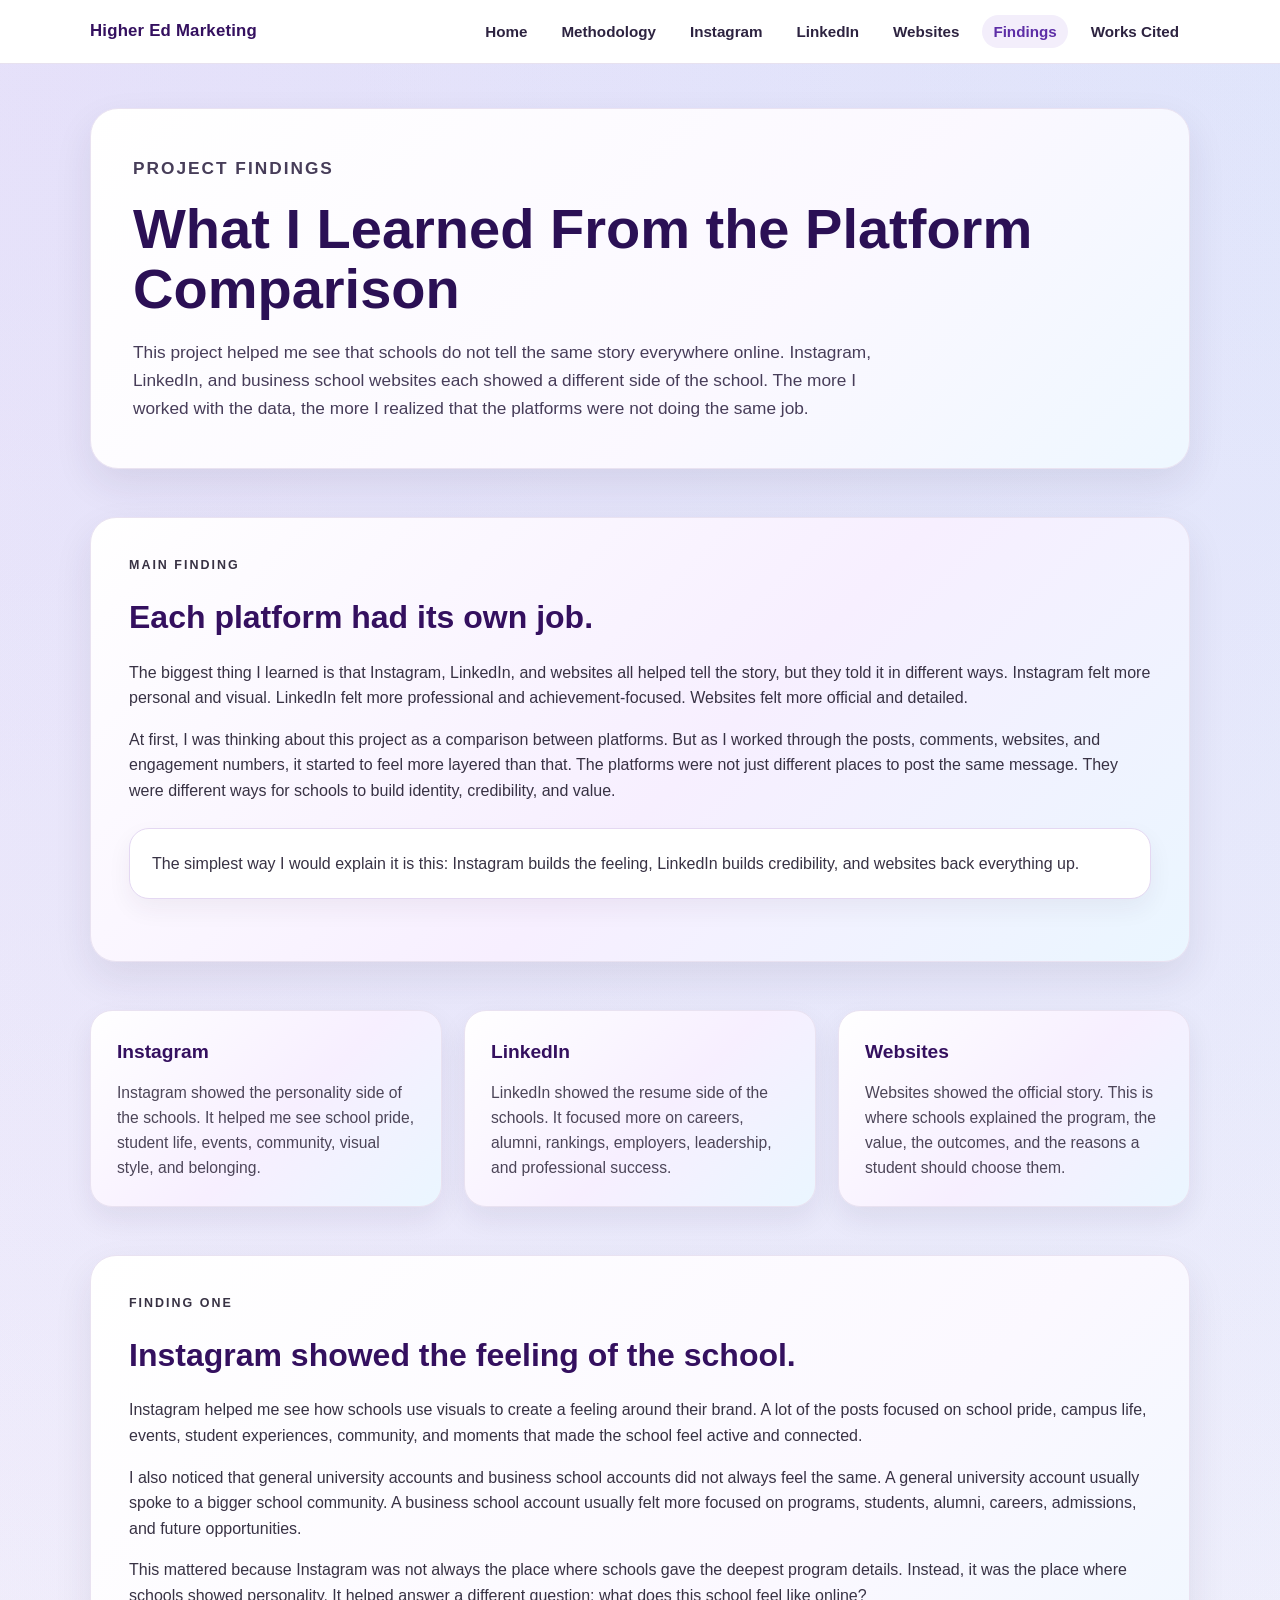
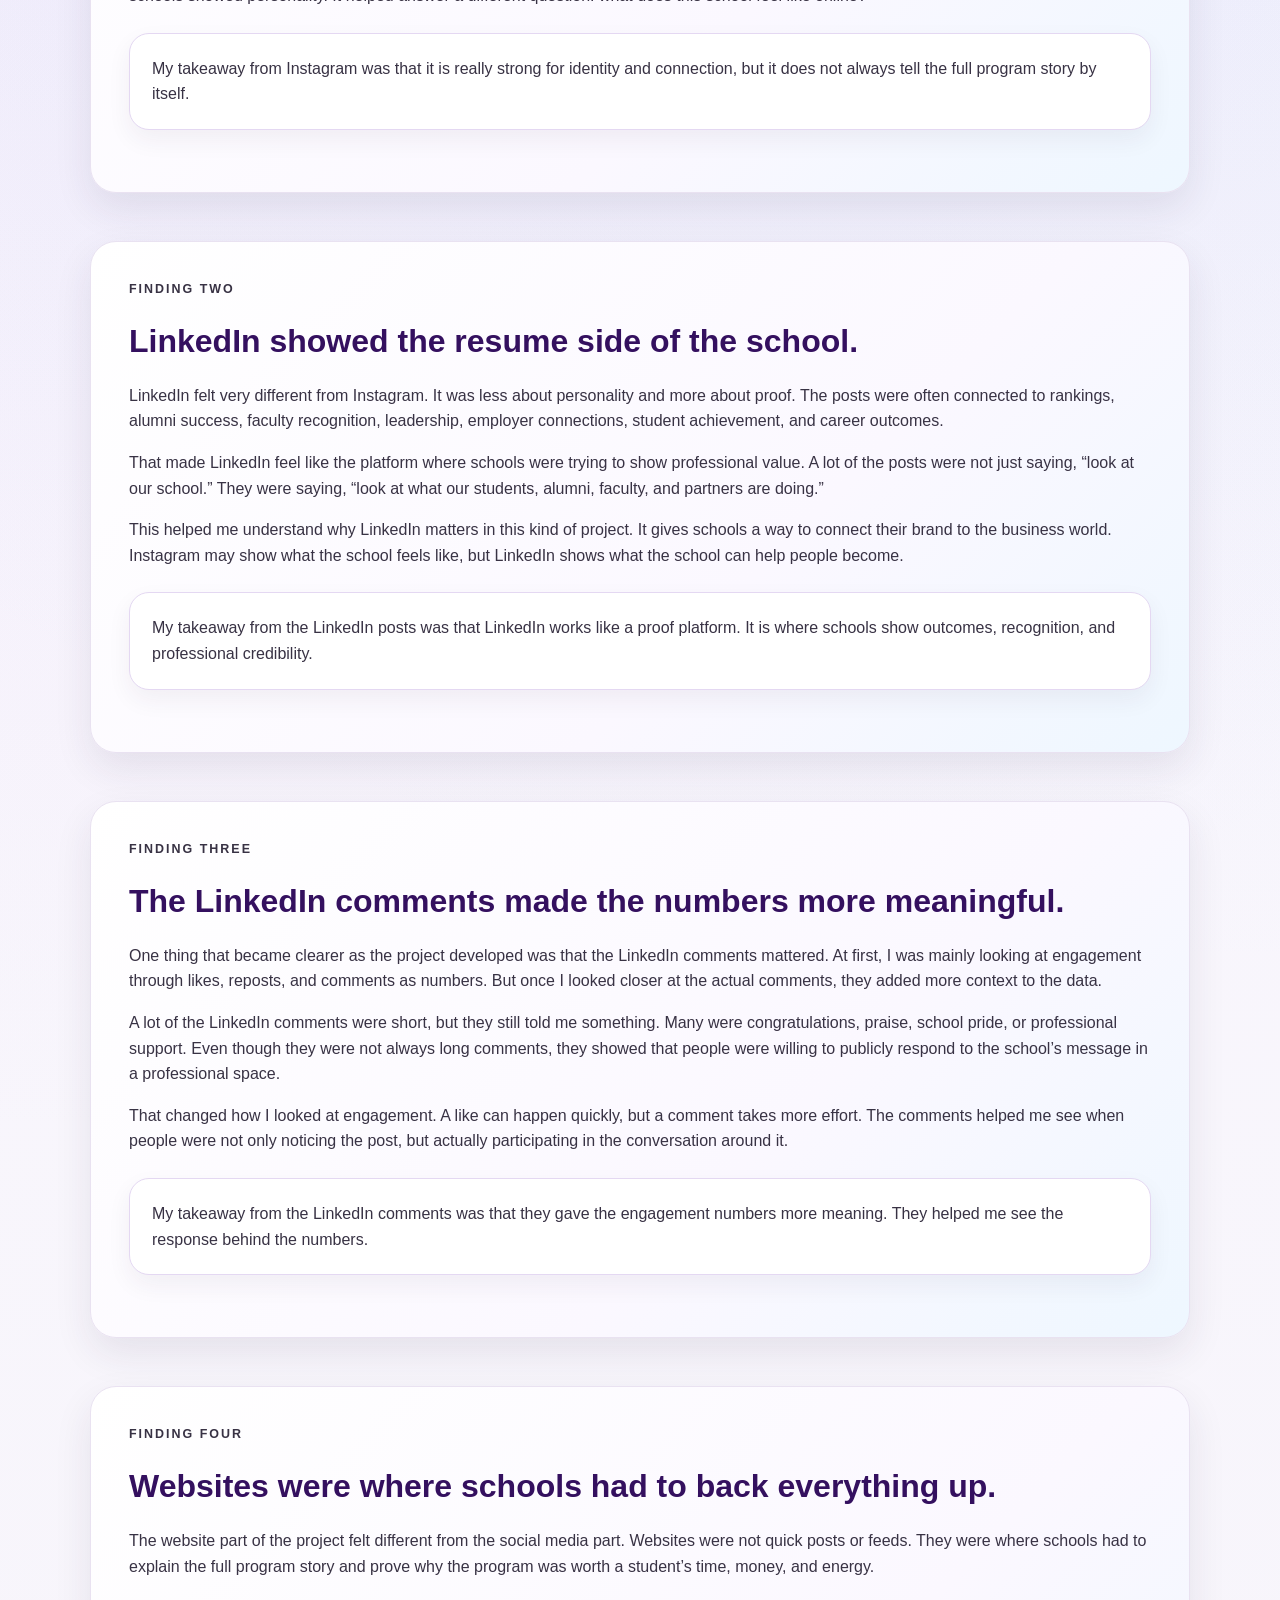
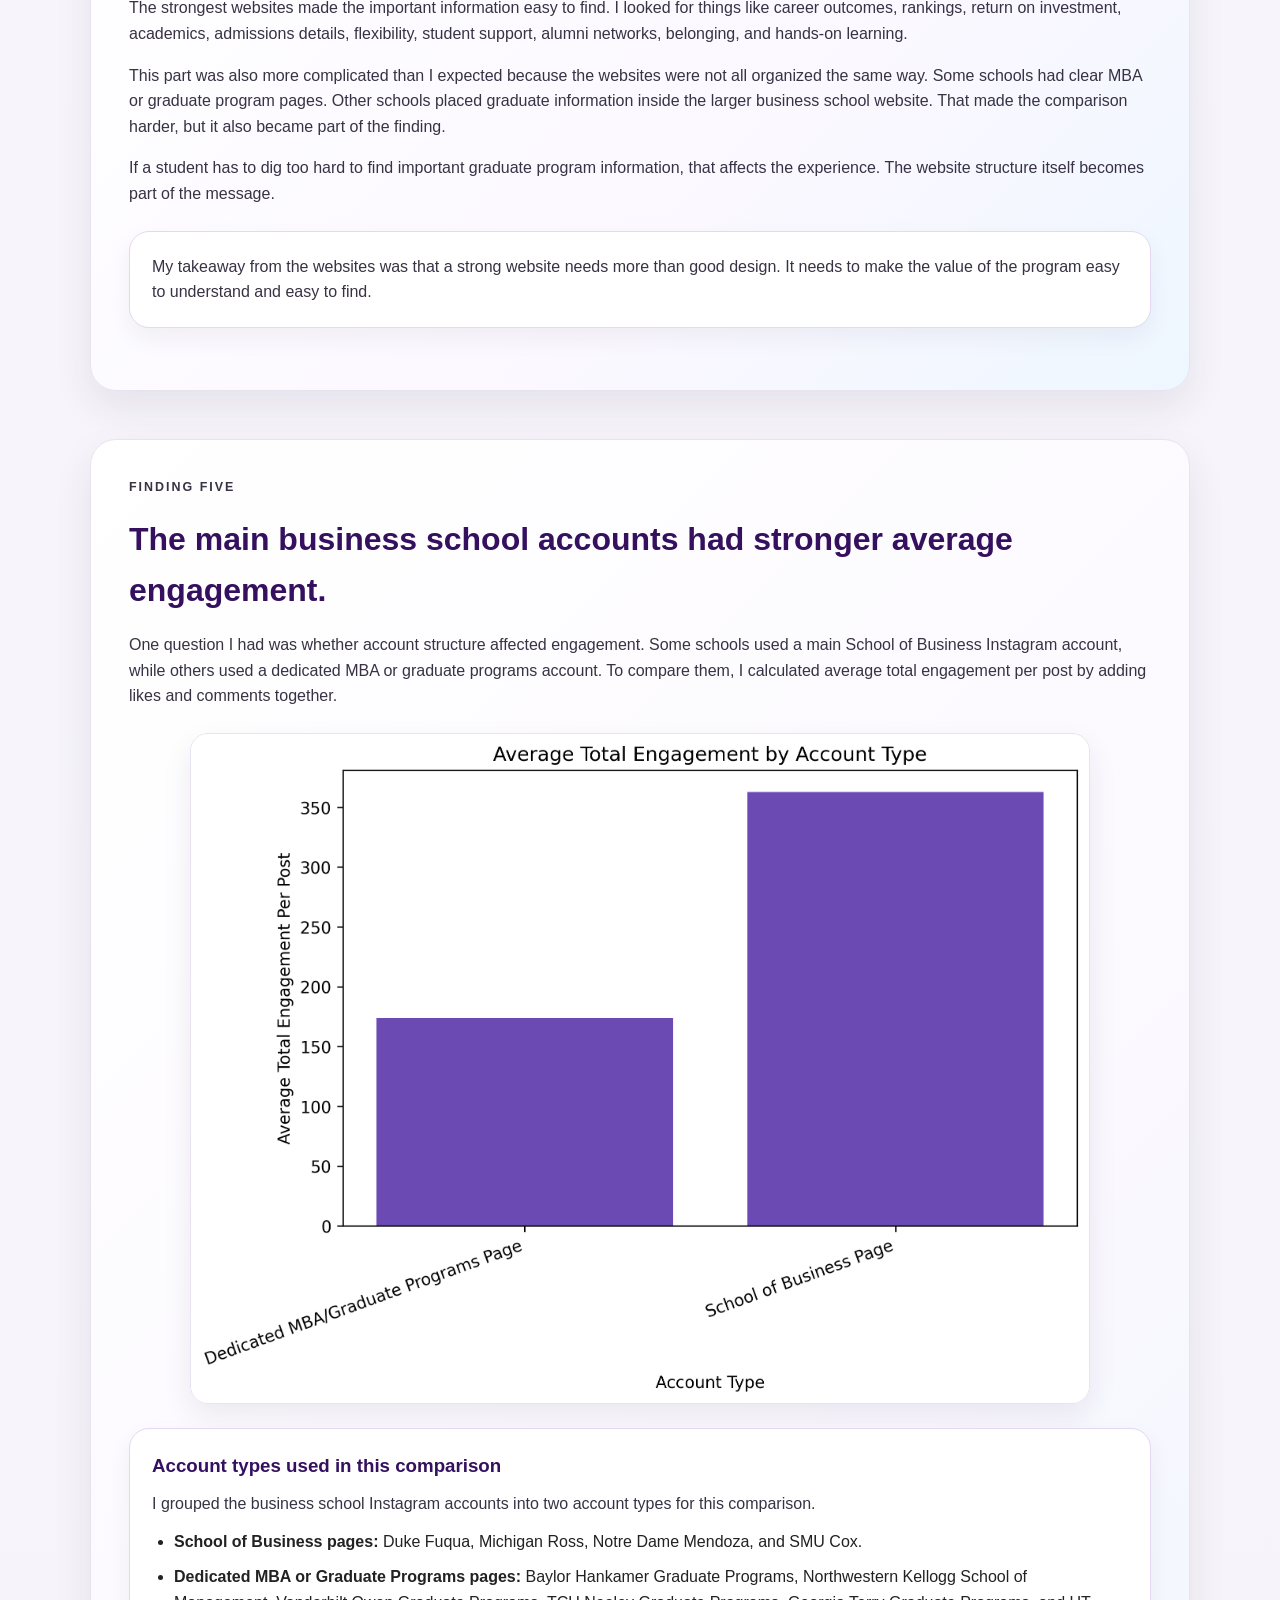
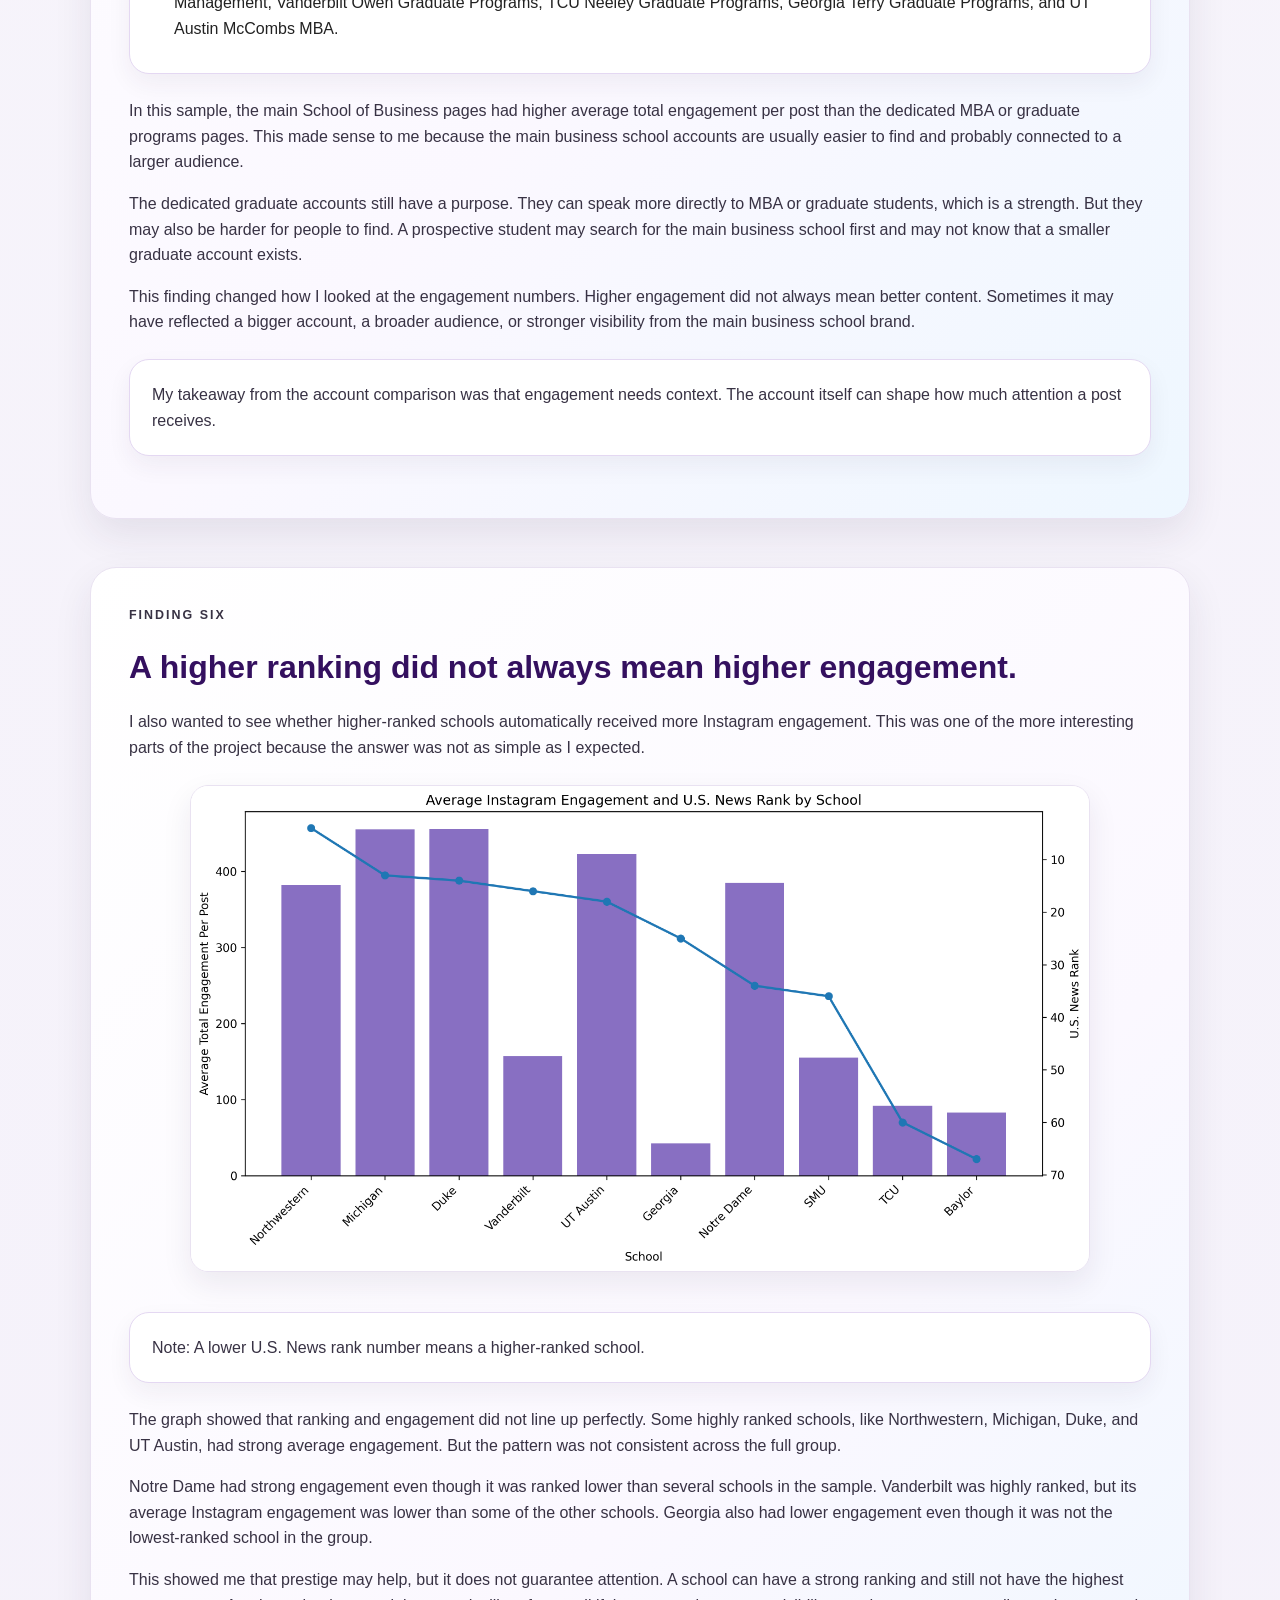
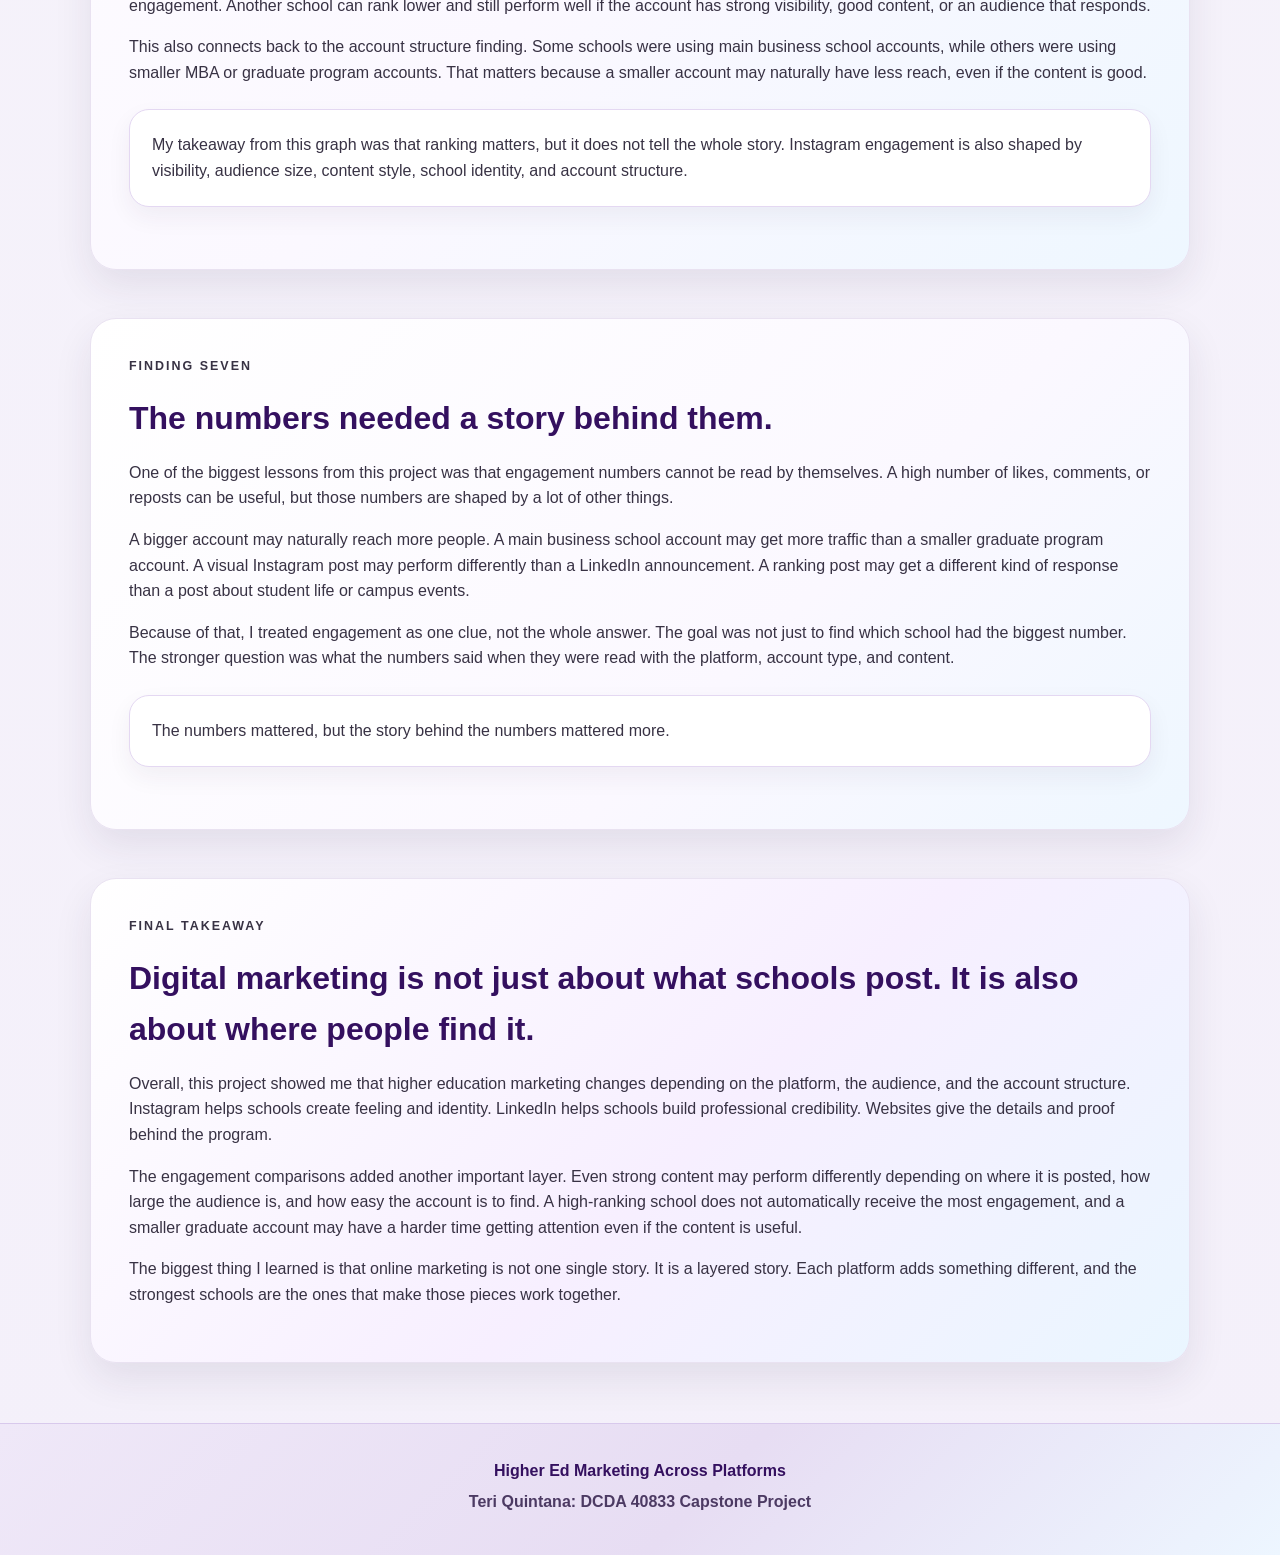
==== commit 2c4a87b5: "source to works cited" ====
--- a/findings.html
+++ b/findings.html
@@ -18,7 +18,7 @@
         <li><a href="linkedin.html">LinkedIn</a></li>
         <li><a href="websites.html">Websites</a></li>
         <li><a href="findings.html" class="active">Findings</a></li>
-        <li><a href="sources.html">Sources</a></li>
+        <li><a href="sources.html">Works Cited</a></li>
       </ul>
     </nav>
   </header>
--- a/style.css
+++ b/style.css
@@ -1818,4 +1818,313 @@
   grid-column: 1 / -1;
   justify-self: center;
   width: calc(50% - 10px);
-}+}
+.methodology-hero {
+  display: grid;
+  grid-template-columns: 1.2fr 0.8fr;
+  align-items: center;
+  gap: 28px;
+}
+
+.methodology-hero-text {
+  min-width: 0;
+}
+
+.methodology-hero-graphic {
+  width: 100%;
+  max-width: 300px;
+  justify-self: center;
+  display: block;
+}
+
+@media (max-width: 800px) {
+  .methodology-hero {
+    grid-template-columns: 1fr;
+  }
+
+  .methodology-hero-graphic {
+    max-width: 260px;
+  }
+}
+.sources-hero {
+  text-align: center;
+  padding-bottom: 20px;
+}
+
+.sources-hero-image {
+  width: 100%;
+  max-width: 760px;
+  display: block;
+  margin: 34px 0 0;
+  border-radius: 0;
+  box-shadow: none;
+}
+.page-hero.sources-hero {
+  text-align: left;
+}
+
+.page-hero.sources-hero .sources-hero-image {
+  width: 100%;
+  max-width: 760px;
+  display: block;
+  margin: 34px 0 0;
+  border-radius: 0;
+  box-shadow: none;
+}
+.works-cited-page {
+  max-width: 1080px;
+  margin: 0 auto;
+  padding: 44px 24px 75px;
+}
+
+.source-panel {
+  background: rgba(255, 255, 255, 0.88);
+  border: 1px solid rgba(91, 44, 131, 0.14);
+  border-radius: 28px;
+  padding: 34px;
+  margin-bottom: 42px;
+  box-shadow: 0 18px 42px rgba(43, 18, 76, 0.10);
+}
+
+.source-panel-soft {
+  background: linear-gradient(135deg, rgba(245, 237, 255, 0.95), rgba(255, 250, 243, 0.98));
+}
+
+.source-panel h2 {
+  color: #4b1f73;
+  margin-top: 0;
+}
+
+.works-section {
+  margin-bottom: 42px;
+}
+
+.works-section:last-child {
+  margin-bottom: 0;
+}
+
+.works-list {
+  margin-top: 24px;
+}
+
+.works-entry {
+  padding-left: 42px;
+  text-indent: -42px;
+  margin-bottom: 18px;
+  line-height: 1.65;
+}
+
+.works-entry a {
+  color: #4b1f73;
+  font-weight: 600;
+  word-break: break-word;
+}
+
+.plain-list {
+  margin-top: 18px;
+  padding-left: 24px;
+  line-height: 1.65;
+}
+
+.plain-list li {
+  margin-bottom: 10px;
+}
+
+@media (max-width: 800px) {
+  .source-panel {
+    padding: 24px;
+    border-radius: 22px;
+  }
+
+  .works-entry {
+    padding-left: 28px;
+    text-indent: -28px;
+  }
+}
+/* Works Cited page cleanup */
+
+.page-hero.sources-hero {
+  text-align: left;
+  background: #ffffff;
+}
+
+.page-hero.sources-hero .sources-hero-image {
+  width: 100%;
+  max-width: 760px;
+  display: block;
+  margin: 34px 0 0;
+  border-radius: 0;
+  border: none;
+  box-shadow: none;
+}
+
+.works-cited-page {
+  max-width: 1080px;
+  margin: 0 auto;
+  padding: 44px 24px 75px;
+}
+
+.source-panel {
+  background: #ffffff;
+  border: 1px solid #e9e2f1;
+  border-radius: 26px;
+  padding: 36px;
+  margin-bottom: 44px;
+  box-shadow: 0 12px 30px rgba(44, 30, 70, 0.07);
+}
+
+.source-panel-soft {
+  background: linear-gradient(135deg, #ffffff 0%, #fbf8ff 75%, #f7f3ff 100%);
+}
+
+.works-section {
+  margin-bottom: 46px;
+}
+
+.works-section:last-child {
+  margin-bottom: 0;
+}
+
+.works-section h2 {
+  color: #34105f;
+  margin-top: 0;
+  margin-bottom: 14px;
+}
+
+.works-section p {
+  line-height: 1.65;
+}
+
+.works-list {
+  margin-top: 22px;
+}
+
+.works-entry {
+  padding-left: 42px;
+  text-indent: -42px;
+  margin-bottom: 18px;
+  line-height: 1.65;
+}
+
+.works-entry a {
+  color: #5c3fa3;
+  font-weight: 700;
+  word-break: break-word;
+  text-decoration: none;
+}
+
+.works-entry a:hover {
+  text-decoration: underline;
+}
+
+.plain-list {
+  margin-top: 18px;
+  padding-left: 24px;
+  line-height: 1.65;
+}
+
+.plain-list li {
+  margin-bottom: 10px;
+}
+
+.section-divider {
+  height: 1px;
+  background: #e9e2f1;
+  margin: 38px 0;
+}
+
+@media (max-width: 800px) {
+  .works-cited-page {
+    padding: 34px 18px 65px;
+  }
+
+  .source-panel {
+    padding: 24px;
+    border-radius: 22px;
+  }
+
+  .works-entry {
+    padding-left: 28px;
+    text-indent: -28px;
+  }
+
+  .page-hero.sources-hero .sources-hero-image {
+    max-width: 100%;
+  }
+}
+/* Soften the main APA sources box */
+.source-panel:not(.source-panel-soft) {
+  background: linear-gradient(135deg, #ffffff 0%, #fbf8ff 68%, #f1ecfb 100%);
+  border: 1px solid #e4d8f2;
+}
+/* Purple glow for the first Works Cited box */
+.source-panel-soft {
+  background: linear-gradient(135deg, #ffffff 0%, #fbf8ff 70%, #f3ebff 100%);
+  border: 1px solid #e3d5f3;
+  box-shadow:
+    0 12px 30px rgba(76, 31, 115, 0.08),
+    0 0 0 1px rgba(124, 77, 255, 0.05),
+    0 0 28px rgba(124, 77, 255, 0.14);
+}
+/* Stronger purple glow for the first Works Cited box */
+.source-panel-soft {
+  background: linear-gradient(135deg, #ffffff 0%, #fbf8ff 68%, #f1e8ff 100%);
+  border: 1px solid #dccaf5;
+  box-shadow:
+    0 14px 34px rgba(76, 31, 115, 0.10),
+    0 0 36px rgba(124, 77, 255, 0.18);
+}
+/* Softer Works Cited top box without touching the image */
+.page-hero.sources-hero {
+  background: linear-gradient(135deg, #ffffff 0%, #fbf8ff 55%, #f1e8ff 100%);
+  border: 1px solid #e1d2f2;
+  box-shadow:
+    0 16px 38px rgba(44, 30, 70, 0.10),
+    0 0 28px rgba(92, 63, 163, 0.10);
+}
+
+/* Keep the image natural and unboxed */
+.page-hero.sources-hero .sources-hero-image {
+  background: transparent;
+  border: none;
+  box-shadow: none;
+  border-radius: 0;
+  padding: 0;
+}
+/* Balance school pills into two even rows */
+.school-pill-grid {
+  display: grid;
+  grid-template-columns: repeat(5, 1fr);
+  gap: 12px;
+  max-width: 900px;
+  width: min(100%, 900px);
+  margin: 24px auto 0;
+  justify-items: center;
+}
+
+.school-pill {
+  width: 100%;
+  max-width: 160px;
+  text-align: center;
+  white-space: nowrap;
+}
+
+/* Tablet */
+@media (max-width: 850px) {
+  .school-pill-grid {
+    grid-template-columns: repeat(2, 1fr);
+    max-width: 500px;
+  }
+}
+
+/* Phone */
+@media (max-width: 520px) {
+  .school-pill-grid {
+    grid-template-columns: 1fr;
+    max-width: 280px;
+  }
+
+  .school-pill {
+    max-width: 100%;
+  }
+}
